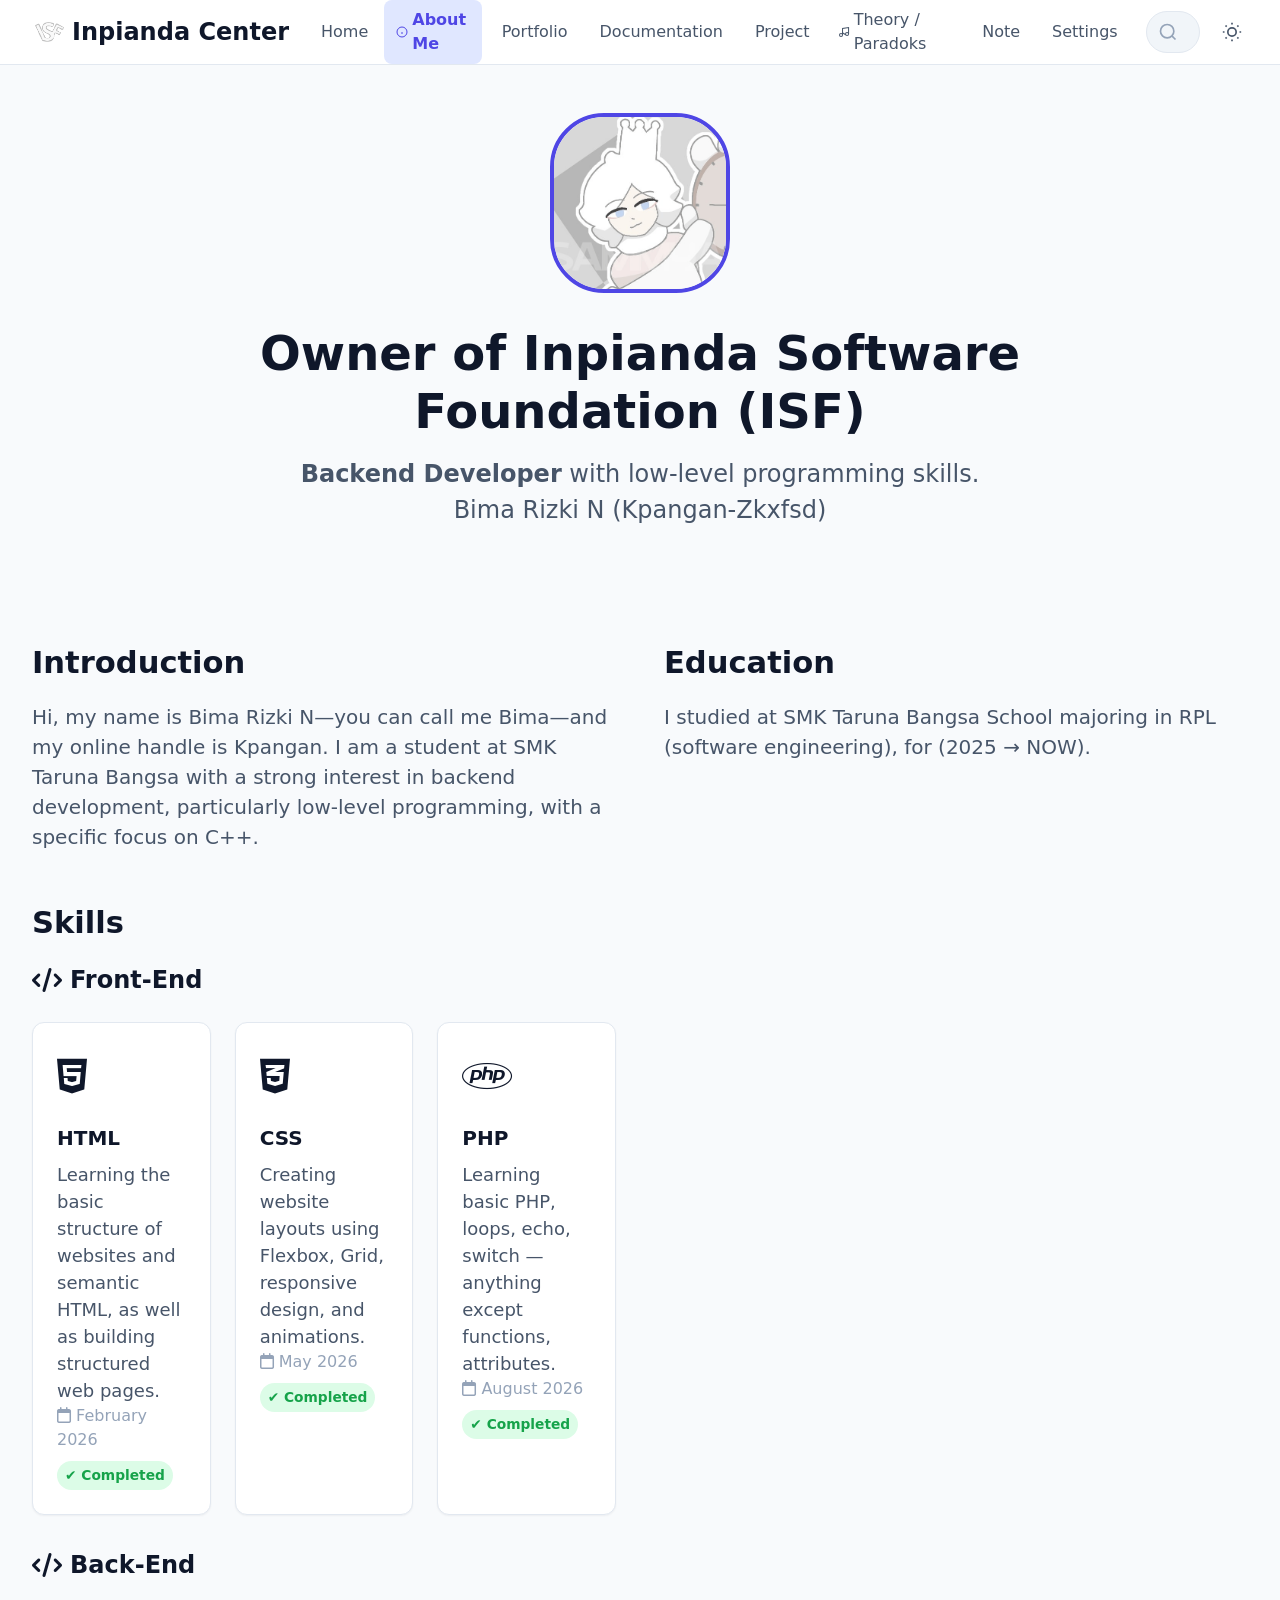
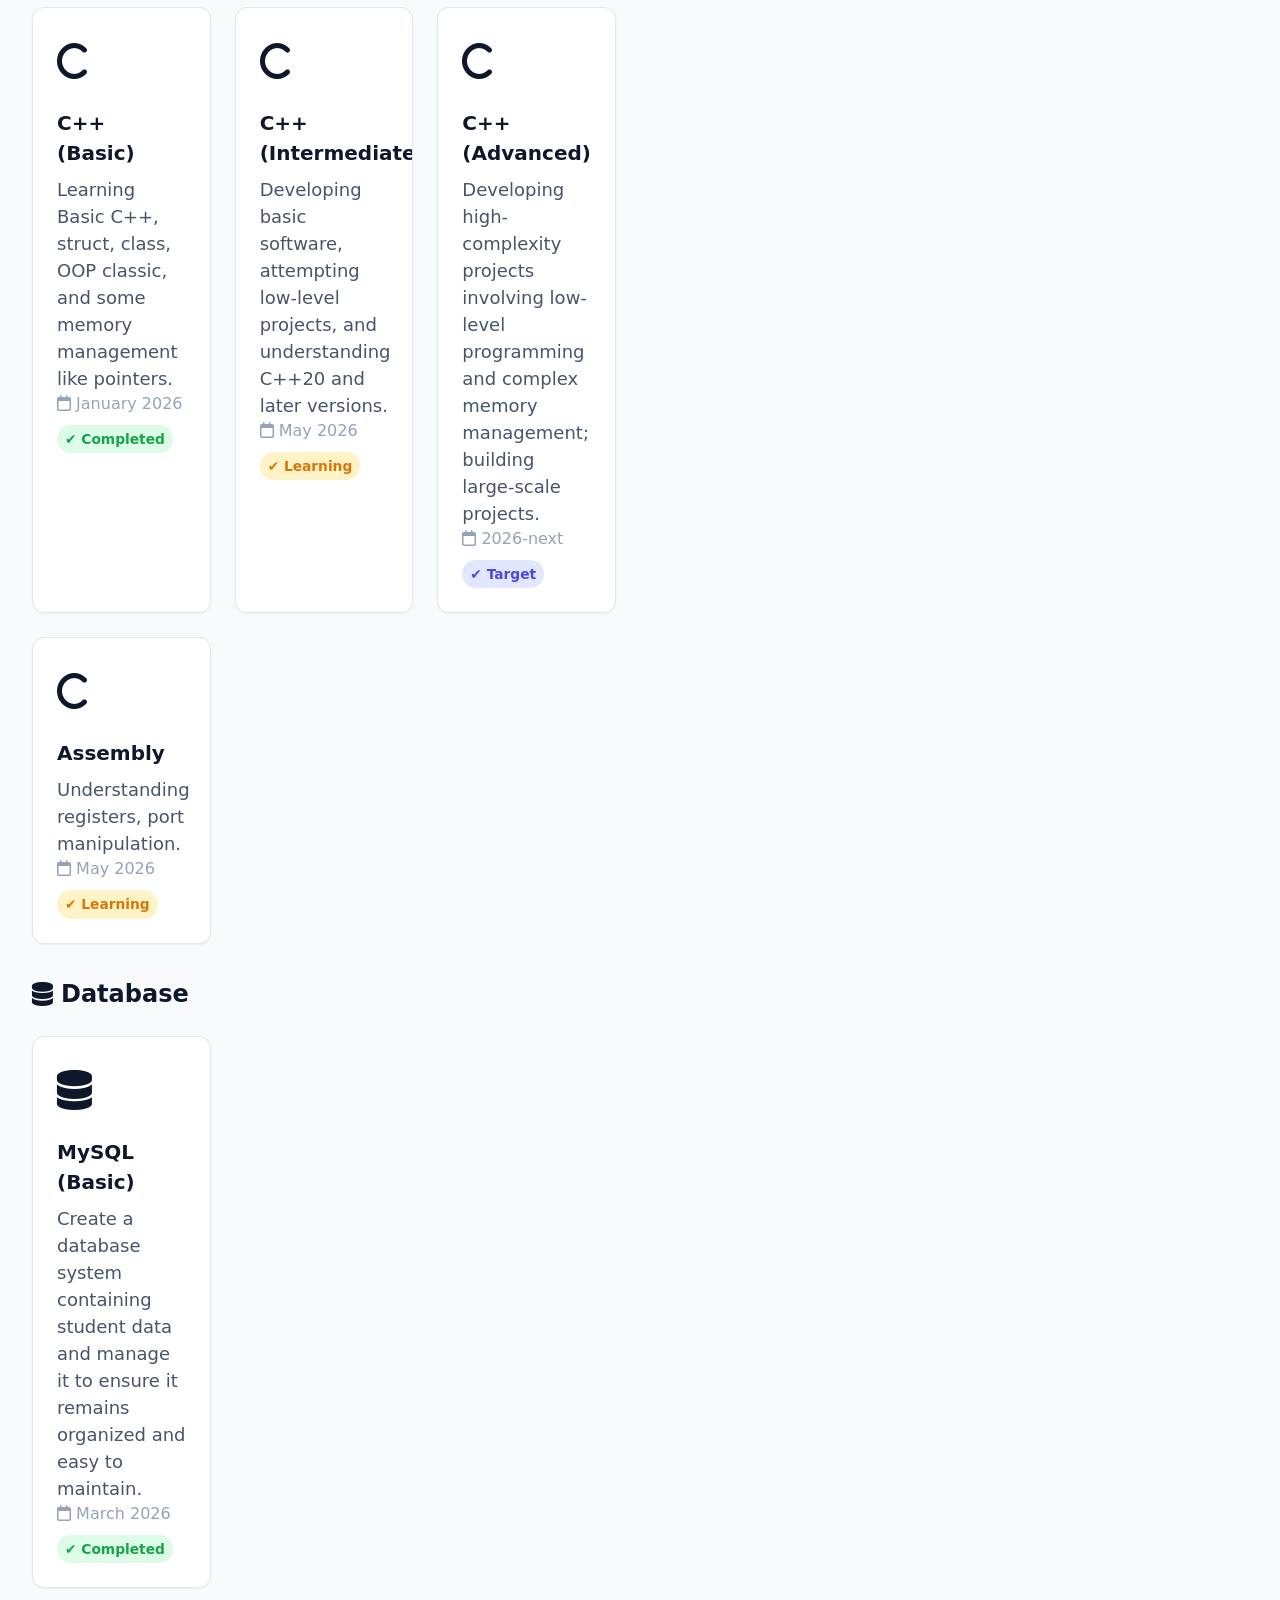
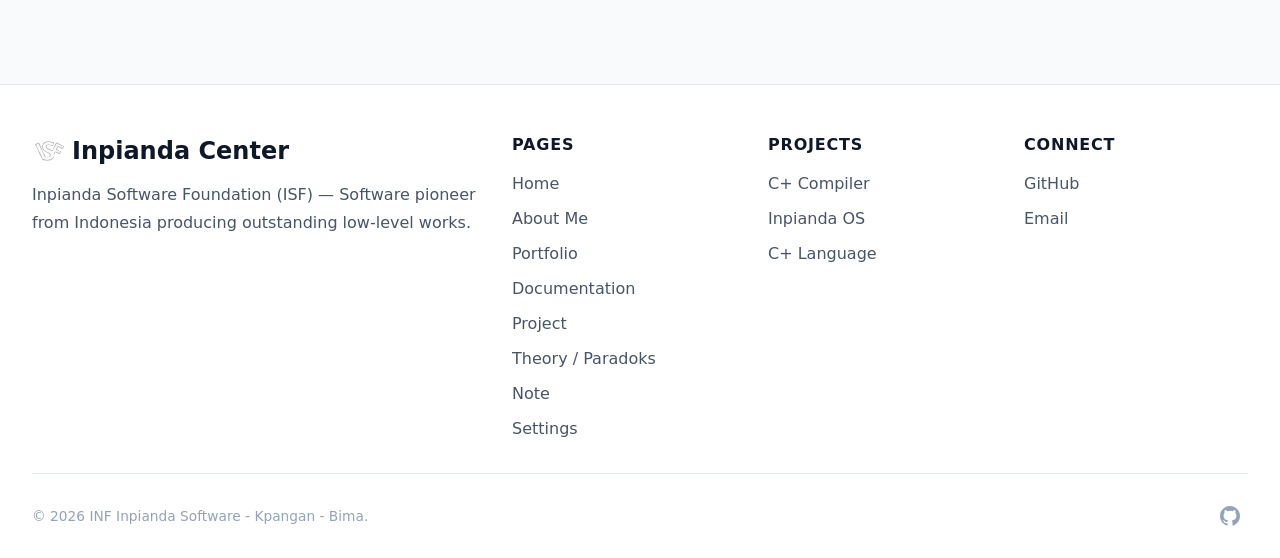
==== about.html @ 17cc43ce "masukkan pertama" ====
<!DOCTYPE html>
<html lang="id">
<head>
  <meta charset="UTF-8">
  <meta name="viewport" content="width=device-width, initial-scale=1.0">
  <title>About | Inpianda Center</title>
  <meta name="description" content="Inpianda Software Foundation — Low-level systems programming: compilers, operating systems, embedded.">
  <meta name="theme-color" content="#1a1a2e">
  <link rel="icon" type="image/svg+xml" href="./favicon.svg">
  <link rel="manifest" href="./manifest.webmanifest">
  <link rel="apple-touch-icon" href="./apple-touch-icon.png">
  <script type="application/ld+json">{
  &quot;@context&quot;: &quot;https://schema.org&quot;,
  &quot;@type&quot;: &quot;WebSite&quot;,
  &quot;name&quot;: &quot;Inpianda Center&quot;,
  &quot;url&quot;: &quot;https://inpianda.dev&quot;,
  &quot;potentialAction&quot;: {
    &quot;@type&quot;: &quot;SearchAction&quot;,
    &quot;target&quot;: &quot;https://inpianda.dev/search?q&#x3D;{search_term_string}&quot;,
    &quot;query-input&quot;: &quot;required name&#x3D;search_term_string&quot;
  }
}</script>
  <script type="module" crossorigin src="./assets/main-xrRmY6q3.js"></script>
  <link rel="stylesheet" crossorigin href="./assets/main-CuxB648g.css">
<link rel="manifest" href="./manifest.webmanifest"><script id="vite-plugin-pwa:register-sw" src="./registerSW.js"></script></head>
<body>
  <a href="#main-content" class="skip-link">Skip to main content</a>
  <header class="site-header" role="banner">
    <div class="container">
      <a href="/" class="logo" aria-label="Inpianda Center - Home">
        <img src="./assets/images/logo.svg" alt="" class="logo-img" style="width: 32px; height: 32px; border-radius: var(--radius-md);">
        <span>Inpianda Center</span>
      </a>
  
      <nav class="nav-desktop" role="navigation" aria-label="Main navigation">
        <a href="/" class="nav-link " aria-current="">
          <svg width="18" height="18" viewBox="0 0 24 24" fill="none" stroke="currentColor" stroke-width="2" aria-hidden="true"><path d="M3 9l9-7 9 7v11a2 2 0 0 1-2 2H5a2 2 0 0 1-2-2z"/><polyline points="9 22 9 12 15 12 15 22"/></svg>
          Home
        </a>
        <a href="/about" class="nav-link active" aria-current="page">
          <svg width="18" height="18" viewBox="0 0 24 24" fill="none" stroke="currentColor" stroke-width="2" aria-hidden="true"><circle cx="12" cy="12" r="10"/><path d="M12 16v-4"/><path d="M12 8h.01"/></svg>
          About Me
        </a>
        <a href="/projects" class="nav-link " aria-current="">
          <svg width="18" height="18" viewBox="0 0 24 24" fill="none" stroke="currentColor" stroke-width="2" aria-hidden="true"><rect x="2" y="3" width="20" height="14" rx="2"/><path d="M8 21h8M12 17v4"/></svg>
          Portfolio
        </a>
        <a href="/documentation" class="nav-link " aria-current="">
          <svg width="18" height="18" viewBox="0 0 24 24" fill="none" stroke="currentColor" stroke-width="2" aria-hidden="true"><path d="M14 2H6a2 2 0 0 0-2 2v16a2 2 0 0 0 2 2h12a2 2 0 0 0 2-2V8z"/><polyline points="14 2 14 8 20 8"/><line x1="16" y1="13" x2="8" y2="13"/><line x1="16" y1="17" x2="8" y2="17"/></svg>
          Documentation
        </a>
        <a href="/project" class="nav-link " aria-current="">
          <svg width="18" height="18" viewBox="0 0 24 24" fill="none" stroke="currentColor" stroke-width="2" aria-hidden="true"><path d="M12 2L2 7l10 5 10-5-10-5z"/><path d="M2 17l10 5 10-5"/><path d="M2 12l10 5 10-5"/></svg>
          Project
        </a>
        <a href="/theory" class="nav-link " aria-current="">
          <svg width="18" height="18" viewBox="0 0 24 24" fill="none" stroke="currentColor" stroke-width="2" aria-hidden="true"><path d="M9 18V5l12-2v13"/><circle cx="6" cy="18" r="3"/><circle cx="18" cy="16" r="3"/><line x1="8.59" y1="13.51" x2="15.42" y2="17.49"/></svg>
          Theory / Paradoks
        </a>
        <a href="/note" class="nav-link " aria-current="">
          <svg width="18" height="18" viewBox="0 0 24 24" fill="none" stroke="currentColor" stroke-width="2" aria-hidden="true"><path d="M14 2H6a2 2 0 0 0-2 2v16a2 2 0 0 0 2 2h12a2 2 0 0 0 2-2V8z"/><polyline points="14 2 14 8 20 8"/></svg>
          Note
        </a>
        <a href="/settings" class="nav-link " aria-current="">
          <svg width="18" height="18" viewBox="0 0 24 24" fill="none" stroke="currentColor" stroke-width="2" aria-hidden="true"><circle cx="12" cy="12" r="3"/><path d="M19.4 15a1.65 1.65 0 0 0 .33 1.82l.06.06a2 2 0 0 1 0 2.83 2 2 0 0 1-2.83 0l-.06-.06a1.65 1.65 0 0 0-1.82-.33 1.65 1.65 0 0 0-1 1.51V21a2 2 0 0 1-2 2 2 2 0 0 1-2-2v-.09A1.65 1.65 0 0 0 9 19.4a1.65 1.65 0 0 0-1.82.33l-.06.06a2 2 0 0 1-2.83 0 2 2 0 0 1 0-2.83l.06-.06a1.65 1.65 0 0 0 .33-1.82 1.65 1.65 0 0 0-1.51-1H3a2 2 0 0 1-2-2 2 2 0 0 1 2-2h.09A1.65 1.65 0 0 0 4.6 9a1.65 1.65 0 0 0-.33-1.82l-.06-.06a2 2 0 0 1 0-2.83 2 2 0 0 1 2.83 0l.06.06a1.65 1.65 0 0 0 1.82.33H9a1.65 1.65 0 0 0 1-1.51V3a2 2 0 0 1 2-2 2 2 0 0 1 2 2v.09a1.65 1.65 0 0 0 1 1.51 1.65 1.65 0 0 0 1.82-.33l.06-.06a2 2 0 0 1 2.83 0 2 2 0 0 1 0 2.83l-.06.06a1.65 1.65 0 0 0-.33 1.82V9a1.65 1.65 0 0 0 1.51 1H21a2 2 0 0 1 2 2 2 2 0 0 1-2 2h-.09a1.65 1.65 0 0 0-1.51 1z"/></svg>
          Settings
        </a>
      </nav>
  
      <div class="search-wrapper" role="search" aria-label="Site search">
        <svg class="search-icon" viewBox="0 0 24 24" fill="none" stroke="currentColor" stroke-width="2" aria-hidden="true"><circle cx="11" cy="11" r="8"/><path d="M21 21l-4.35-4.35"/></svg>
        <input type="search" class="search-input" placeholder="Search projects, docs..." aria-label="Search" autocomplete="off">
      </div>
  
      <button class="theme-toggle" aria-label="Toggle dark mode" data-theme-toggle>
        <svg class="sun-icon" viewBox="0 0 24 24" fill="none" stroke="currentColor" stroke-width="2" aria-hidden="true"><circle cx="12" cy="12" r="5"/><path d="M12 1v2M12 21v2M4.22 4.22l1.42 1.42M18.36 18.36l1.42 1.42M1 12h2M21 12h2M4.22 19.78l1.42-1.42M18.36 5.64l1.42-1.42"/></svg>
        <svg class="moon-icon" viewBox="0 0 24 24" fill="none" stroke="currentColor" stroke-width="2" aria-hidden="true"><path d="M21 12.79A9 9 0 1 1 11.21 3 7 7 0 0 0 21 12.79z"/></svg>
      </button>
  
      <button class="mobile-menu-btn" aria-label="Open menu" aria-expanded="false" aria-controls="mobile-nav" data-mobile-menu-btn>
        <svg width="24" height="24" viewBox="0 0 24 24" fill="none" stroke="currentColor" stroke-width="2" aria-hidden="true"><line x1="3" y1="12" x2="21" y2="12"/><line x1="3" y1="6" x2="21" y2="6"/><line x1="3" y1="18" x2="21" y2="18"/></svg>
      </button>
    </div>
  </header>
  
  <!-- Mobile Nav Drawer -->
  <div class="mobile-nav-overlay" data-mobile-nav-overlay aria-hidden="true"></div>
  <nav class="mobile-nav" id="mobile-nav" role="navigation" aria-label="Mobile navigation" aria-hidden="true">
    <div class="mobile-nav-header">
      <img src="./assets/images/logo.svg" alt="" class="logo-img" style="width: 32px; height: 32px; border-radius: var(--radius-md);">
      <span>Inpianda Center</span>
      <button class="mobile-nav-close" aria-label="Close menu" data-mobile-nav-close>
        <svg width="24" height="24" viewBox="0 0 24 24" fill="none" stroke="currentColor" stroke-width="2" aria-hidden="true"><line x1="18" y1="6" x2="6" y2="18"/><line x1="6" y1="6" x2="18" y2="18"/></svg>
      </button>
    </div>
    <div class="mobile-nav-links">
      <a href="/" class="mobile-nav-link " data-mobile-nav-link>
        <svg width="22" height="22" viewBox="0 0 24 24" fill="none" stroke="currentColor" stroke-width="2" aria-hidden="true"><path d="M3 9l9-7 9 7v11a2 2 0 0 1-2 2H5a2 2 0 0 1-2-2z"/><polyline points="9 22 9 12 15 12 15 22"/></svg>
        Home
      </a>
      <a href="/about" class="mobile-nav-link active" data-mobile-nav-link>
        <svg width="22" height="22" viewBox="0 0 24 24" fill="none" stroke="currentColor" stroke-width="2" aria-hidden="true"><circle cx="12" cy="12" r="10"/><path d="M12 16v-4"/><path d="M12 8h.01"/></svg>
        About Me
      </a>
      <a href="/projects" class="mobile-nav-link " data-mobile-nav-link>
        <svg width="22" height="22" viewBox="0 0 24 24" fill="none" stroke="currentColor" stroke-width="2" aria-hidden="true"><rect x="2" y="3" width="20" height="14" rx="2"/><path d="M8 21h8M12 17v4"/></svg>
        Portfolio
      </a>
      <a href="/documentation" class="mobile-nav-link " data-mobile-nav-link>
        <svg width="22" height="22" viewBox="0 0 24 24" fill="none" stroke="currentColor" stroke-width="2" aria-hidden="true"><path d="M14 2H6a2 2 0 0 0-2 2v16a2 2 0 0 0 2 2h12a2 2 0 0 0 2-2V8z"/><polyline points="14 2 14 8 20 8"/></svg>
        Documentation
      </a>
      <a href="/project" class="mobile-nav-link " data-mobile-nav-link>
        <svg width="22" height="22" viewBox="0 0 24 24" fill="none" stroke="currentColor" stroke-width="2" aria-hidden="true"><path d="M12 2L2 7l10 5 10-5-10-5z"/><path d="M2 17l10 5 10-5"/><path d="M2 12l10 5 10-5"/></svg>
        Project
      </a>
      <a href="/theory" class="mobile-nav-link " data-mobile-nav-link>
        <svg width="22" height="22" viewBox="0 0 24 24" fill="none" stroke="currentColor" stroke-width="2" aria-hidden="true"><path d="M9 18V5l12-2v13"/><circle cx="6" cy="18" r="3"/><circle cx="18" cy="16" r="3"/><line x1="8.59" y1="13.51" x2="15.42" y2="17.49"/></svg>
        Theory / Paradoks
      </a>
      <a href="/note" class="mobile-nav-link " data-mobile-nav-link>
        <svg width="22" height="22" viewBox="0 0 24 24" fill="none" stroke="currentColor" stroke-width="2" aria-hidden="true"><path d="M14 2H6a2 2 0 0 0-2 2v16a2 2 0 0 0 2 2h12a2 2 0 0 0 2-2V8z"/><polyline points="14 2 14 8 20 8"/></svg>
        Note
      </a>
      <a href="/settings" class="mobile-nav-link " data-mobile-nav-link>
        <svg width="22" height="22" viewBox="0 0 24 24" fill="none" stroke="currentColor" stroke-width="2" aria-hidden="true"><circle cx="12" cy="12" r="3"/><path d="M19.4 15a1.65 1.65 0 0 0 .33 1.82l.06.06a2 2 0 0 1 0 2.83 2 2 0 0 1-2.83 0l-.06-.06a1.65 1.65 0 0 0-1.82-.33 1.65 1.65 0 0 0-1 1.51V21a2 2 0 0 1-2 2 2 2 0 0 1-2-2v-.09A1.65 1.65 0 0 0 9 19.4a1.65 1.65 0 0 0-1.82-.33l-.06-.06a2 2 0 0 1-2.83 0 2 2 0 0 1 0-2.83l.06-.06a1.65 1.65 0 0 0 .33-1.82 1.65 1.65 0 0 0-1-1.51H3a2 2 0 0 1-2-2 2 2 0 0 1 2-2h.09A1.65 1.65 0 0 0 4.6 9a1.65 1.65 0 0 0-.33-1.82l-.06-.06a2 2 0 0 1 0-2.83 2 2 0 0 1 2.83 0l.06.06a1.65 1.65 0 0 0 1.82.33H9a1.65 1.65 0 0 0 1-1.51V3a2 2 0 0 1 2-2 2 2 0 0 1 2 2v.09a1.65 1.65 0 0 0 1 1.51 1.65 1.65 0 0 0 1.82-.33l.06-.06a2 2 0 0 1 2.83 0 2 2 0 0 1 0 2.83l-.06.06a1.65 1.65 0 0 0-.33 1.82V9a1.65 1.65 0 0 0 1.51 1H21a2 2 0 0 1 2 2 2 2 0 0 1-2 2h-.09a1.65 1.65 0 0 0-1.51 1z"/></svg>
        Settings
      </a>
    </div>
  </nav>  <main id="main-content" role="main">
    <header class="hero" style="padding: var(--space-12) 0;">
      <div class="container">
        <div style="display: flex; align-items: center; gap: var(--space-8); flex-wrap: wrap; justify-content: center; text-align: center; max-width: 800px; margin: 0 auto;">
          <img src="./assets/images/about-bg.png" alt="Bima Rizki N - Owner of ISF" class="about-profile-img" style="width: 180px; height: 180px; border-radius: 30%; object-fit: cover; border: 4px solid var(--color-primary); flex-shrink: 0;">
          <div>
            <h1 class="text-4xl font-bold" style="line-height: 1.2;">Owner of <span class="highlight">Inpianda Software Foundation</span> (ISF)</h1>
            <p class="text-lg text-secondary mt-4" style="font-size: var(--text-xl);"><strong>Backend Developer</strong> with low-level programming skills.<br>Bima Rizki N (Kpangan-Zkxfsd)</p>
          </div>
        </div>
      </div>
    </header>
    
    <section class="section">
      <div class="container">
        <div class="about-content" style="display: grid; gap: var(--space-12);">
          <div class="info-item">
            <h2 class="text-2xl font-bold mb-4">Introduction</h2>
            <p class="text-lg text-secondary">Hi, my name is Bima Rizki N—you can call me Bima—and my online handle is Kpangan. I am a student at SMK Taruna Bangsa with a strong interest in backend development, particularly low-level programming, with a specific focus on C++.</p>
          </div>
          <div class="info-item">
            <h2 class="text-2xl font-bold mb-4">Education</h2>
            <p class="text-lg text-secondary">I studied at SMK Taruna Bangsa School majoring in RPL (software engineering), for (2025 → NOW).</p>
          </div>
    
          <div class="info-item">
            <h2 class="text-2xl font-bold mb-4">Skills</h2>
    
            <div class="skills-section">
              <h3 class="text-xl font-semibold mb-6" style="display: flex; align-items: center; gap: var(--space-2);"><i class="fa-solid fa-code"></i> Front-End</h3>
              <div class="learning-container grid grid-cols-1 md:grid-cols-3 gap-6">
                <article class="learning-card card p-6">
                  <div class="icon" style="font-size: 40px; margin-bottom: var(--space-4);"><i class="fa-brands fa-html5"></i></div>
                  <h3 class="text-lg font-semibold mb-2">HTML</h3>
                  <p class="text-secondary">Learning the basic structure of websites and semantic HTML, as well as building structured web pages.</p>
                  <p class="text-sm text-tertiary mb-2"><i class="fa-regular fa-calendar"></i> February 2026</p>
                  <span class="badge badge-success">✔ Completed</span>
                </article>
    
                <article class="learning-card card p-6">
                  <div class="icon" style="font-size: 40px; margin-bottom: var(--space-4);"><i class="fa-brands fa-css3-alt"></i></div>
                  <h3 class="text-lg font-semibold mb-2">CSS</h3>
                  <p class="text-secondary">Creating website layouts using Flexbox, Grid, responsive design, and animations.</p>
                  <p class="text-sm text-tertiary mb-2"><i class="fa-regular fa-calendar"></i> May 2026</p>
                  <span class="badge badge-success">✔ Completed</span>
                </article>
    
                <article class="learning-card card p-6">
                  <div class="icon" style="font-size: 40px; margin-bottom: var(--space-4);"><i class="fa-brands fa-php"></i></div>
                  <h3 class="text-lg font-semibold mb-2">PHP</h3>
                  <p class="text-secondary">Learning basic PHP, loops, echo, switch — anything except functions, attributes.</p>
                  <p class="text-sm text-tertiary mb-2"><i class="fa-regular fa-calendar"></i> August 2026</p>
                  <span class="badge badge-success">✔ Completed</span>
                </article>
              </div>
            </div>
    
            <div class="skills-section mt-10">
              <h3 class="text-xl font-semibold mb-6" style="display: flex; align-items: center; gap: var(--space-2);"><i class="fa-solid fa-code"></i> Back-End</h3>
              <div class="learning-container grid grid-cols-1 md:grid-cols-3 gap-6">
                <article class="learning-card card p-6">
                  <div class="icon" style="font-size: 40px; margin-bottom: var(--space-4);"><i class="fa-brands fa-c"></i></div>
                  <h3 class="text-lg font-semibold mb-2">C++ (Basic)</h3>
                  <p class="text-secondary">Learning Basic C++, struct, class, OOP classic, and some memory management like pointers.</p>
                  <p class="text-sm text-tertiary mb-2"><i class="fa-regular fa-calendar"></i> January 2026</p>
                  <span class="badge badge-success">✔ Completed</span>
                </article>
    
                <article class="learning-card card p-6">
                  <div class="icon" style="font-size: 40px; margin-bottom: var(--space-4);"><i class="fa-brands fa-c"></i></div>
                  <h3 class="text-lg font-semibold mb-2">C++ (Intermediate)</h3>
                  <p class="text-secondary">Developing basic software, attempting low-level projects, and understanding C++20 and later versions.</p>
                  <p class="text-sm text-tertiary mb-2"><i class="fa-regular fa-calendar"></i> May 2026</p>
                  <span class="badge badge-warning">✔ Learning</span>
                </article>
    
                <article class="learning-card card p-6">
                  <div class="icon" style="font-size: 40px; margin-bottom: var(--space-4);"><i class="fa-brands fa-c"></i></div>
                  <h3 class="text-lg font-semibold mb-2">C++ (Advanced)</h3>
                  <p class="text-secondary">Developing high-complexity projects involving low-level programming and complex memory management; building large-scale projects.</p>
                  <p class="text-sm text-tertiary mb-2"><i class="fa-regular fa-calendar"></i> 2026-next</p>
                  <span class="badge badge-primary">✔ Target</span>
                </article>
    
                <article class="learning-card card p-6">
                  <div class="icon" style="font-size: 40px; margin-bottom: var(--space-4);"><i class="fa-brands fa-c"></i></div>
                  <h3 class="text-lg font-semibold mb-2">Assembly</h3>
                  <p class="text-secondary">Understanding registers, port manipulation.</p>
                  <p class="text-sm text-tertiary mb-2"><i class="fa-regular fa-calendar"></i> May 2026</p>
                  <span class="badge badge-warning">✔ Learning</span>
                </article>
              </div>
            </div>
    
            <div class="skills-section mt-10">
              <h3 class="text-xl font-semibold mb-6" style="display: flex; align-items: center; gap: var(--space-2);"><i class="fa-solid fa-database"></i> Database</h3>
              <div class="learning-container grid grid-cols-1 md:grid-cols-3 gap-6">
                <article class="learning-card card p-6">
                  <div class="icon" style="font-size: 40px; margin-bottom: var(--space-4);"><i class="fa-solid fa-database"></i></div>
                  <h3 class="text-lg font-semibold mb-2">MySQL (Basic)</h3>
                  <p class="text-secondary">Create a database system containing student data and manage it to ensure it remains organized and easy to maintain.</p>
                  <p class="text-sm text-tertiary mb-2"><i class="fa-regular fa-calendar"></i> March 2026</p>
                  <span class="badge badge-success">✔ Completed</span>
                </article>
              </div>
            </div>
          </div>
        </div>
      </div>
    </section>
    
    <link rel="stylesheet" href="https://cdnjs.cloudflare.com/ajax/libs/font-awesome/6.7.2/css/all.min.css">  </main>
  <footer class="site-footer" role="contentinfo">
    <div class="container">
      <div class="footer-grid">
        <div class="footer-brand">
          <a href="/" class="logo" aria-label="Inpianda Center - Home">
            <img src="./assets/images/logo.svg" alt="" class="logo-img" style="width: 32px; height: 32px; border-radius: var(--radius-md);">
            <span>Inpianda Center</span>
          </a>
          <p class="footer-tagline">Inpianda Software Foundation (ISF) — Software pioneer from Indonesia producing outstanding low-level works.</p>
        </div>
  
        <nav class="footer-nav" aria-label="Navigation">
          <h3 class="footer-title">Pages</h3>
          <ul class="footer-links">
            <li><a href="/" class="footer-link">Home</a></li>
            <li><a href="/about" class="footer-link">About Me</a></li>
            <li><a href="/projects" class="footer-link">Portfolio</a></li>
            <li><a href="/documentation" class="footer-link">Documentation</a></li>
            <li><a href="/project" class="footer-link">Project</a></li>
            <li><a href="/theory" class="footer-link">Theory / Paradoks</a></li>
            <li><a href="/note" class="footer-link">Note</a></li>
            <li><a href="/settings" class="footer-link">Settings</a></li>
          </ul>
        </nav>
  
        <nav class="footer-nav" aria-label="Projects">
          <h3 class="footer-title">Projects</h3>
          <ul class="footer-links">
            <li><a href="/projects#cplus-compiler" class="footer-link">C+ Compiler</a></li>
            <li><a href="/projects#inpianda-os" class="footer-link">Inpianda OS</a></li>
            <li><a href="/projects#cplus-language" class="footer-link">C+ Language</a></li>
          </ul>
        </nav>
  
        <nav class="footer-nav" aria-label="Connect">
          <h3 class="footer-title">Connect</h3>
          <ul class="footer-links">
            <li><a href="https://github.com" class="footer-link" target="_blank" rel="noopener noreferrer">GitHub</a></li>
            <li><a href="mailto:hello@inpianda.dev" class="footer-link">Email</a></li>
          </ul>
        </nav>
      </div>
  
      <div class="footer-bottom">
        <p class="copyright">&copy; 2026 INF Inpianda Software - Kpangan - Bima.</p>
        <div class="footer-social" role="list" aria-label="Social links">
          <a href="https://github.com" class="social-link" target="_blank" rel="noopener noreferrer" aria-label="GitHub" role="listitem">
            <svg viewBox="0 0 24 24" fill="currentColor" aria-hidden="true"><path d="M12 0C5.374 0 0 5.373 0 12c0 5.302 3.438 9.8 8.207 11.387.599.111.793-.261.793-.577v-2.234c-3.338.726-4.033-1.416-4.033-1.416-.546-1.387-1.333-1.756-1.333-1.756-1.089-.745.083-.729.083-.729 1.205.084 1.839 1.237 1.839 1.237 1.07 1.834 2.807 1.304 3.492.997.107-.775.418-1.305.762-1.604-2.665-.305-5.467-1.334-5.467-5.931 0-1.311.469-2.381 1.236-3.221-.124-.303-.535-1.524.117-3.176 0 0 1.008-.322 3.301 1.23A11.509 11.509 0 0112 5.803c1.02.005 2.047.138 3.006.404 2.291-1.552 3.297-1.23 3.297-1.23.653 1.653.242 2.874.118 3.176.77.84 1.235 1.911 1.235 3.221 0 4.609-2.807 5.624-5.479 5.921.43.372.823 1.102.823 2.222v3.293c0 .319.192.694.801.576C20.566 21.797 24 17.3 24 12c0-6.627-5.373-12-12-12z"/></svg>
          </a>
        </div>
      </div>
    </div>
  </footer>  
</body>
</html>
---- assets/main-CuxB648g.css ----
@font-face{font-family:Gitlab Mono;src:url(../fonts/GitLabMono.ttf) format("truetype");font-weight:400;font-style:normal;font-display:swap}:root{--color-white: #ffffff;--color-black: #0f172a;--color-gray-50: #f8fafc;--color-gray-100: #f1f5f9;--color-gray-200: #e2e8f0;--color-gray-300: #cbd5e1;--color-gray-400: #94a3b8;--color-gray-500: #64748b;--color-gray-600: #475569;--color-gray-700: #334155;--color-gray-800: #1e293b;--color-gray-900: #0f172a;--color-gray-950: #020617;--color-primary-50: #eef2ff;--color-primary-100: #e0e7ff;--color-primary-200: #c7d2fe;--color-primary-300: #a5b4fc;--color-primary-400: #818cf8;--color-primary-500: #6366f1;--color-primary-600: #4f46e5;--color-primary-700: #4338ca;--color-primary-800: #3730a3;--color-primary-900: #312e81;--color-primary-950: #1e1b4b;--color-accent-50: #fffbeb;--color-accent-100: #fef3c7;--color-accent-200: #fde68a;--color-accent-300: #fcd34d;--color-accent-400: #fbbf24;--color-accent-500: #f59e0b;--color-accent-600: #d97706;--color-accent-700: #b45309;--color-success-500: #22c55e;--color-success-600: #16a34a;--color-warning-500: #f59e0b;--color-warning-600: #d97706;--color-error-500: #ef4444;--color-error-600: #dc2626;--color-bg-primary: var(--color-gray-50);--color-bg-secondary: var(--color-white);--color-bg-tertiary: var(--color-gray-100);--color-bg-inverse: var(--color-gray-900);--color-text-primary: var(--color-gray-900);--color-text-secondary: var(--color-gray-600);--color-text-tertiary: var(--color-gray-400);--color-text-inverse: var(--color-white);--color-border-light: var(--color-gray-200);--color-border-medium: var(--color-gray-300);--color-border-dark: var(--color-gray-400);--color-primary: var(--color-primary-600);--color-primary-hover: var(--color-primary-700);--color-primary-light: var(--color-primary-100);--color-primary-text: var(--color-white);--color-accent: var(--color-accent-500);--color-accent-hover: var(--color-accent-600);--color-focus: var(--color-primary-500);--color-focus-ring: rgba(99, 102, 241, .3);--color-overlay: rgba(15, 23, 42, .6);--color-shadow-sm: rgba(15, 23, 42, .05);--color-shadow-md: rgba(15, 23, 42, .08);--color-shadow-lg: rgba(15, 23, 42, .12);--color-bg-primary-dark: var(--color-gray-950);--color-bg-secondary-dark: var(--color-gray-900);--color-bg-tertiary-dark: var(--color-gray-800);--color-bg-inverse-dark: var(--color-white);--color-text-primary-dark: var(--color-gray-50);--color-text-secondary-dark: var(--color-gray-300);--color-text-tertiary-dark: var(--color-gray-500);--color-text-inverse-dark: var(--color-gray-900);--color-border-light-dark: var(--color-gray-800);--color-border-medium-dark: var(--color-gray-700);--color-border-dark-dark: var(--color-gray-600);--color-primary-dark: var(--color-primary-500);--color-primary-hover-dark: var(--color-primary-400);--color-primary-light-dark: var(--color-primary-900);--color-primary-text-dark: var(--color-white);--color-accent-dark: var(--color-accent-400);--color-accent-hover-dark: var(--color-accent-300);--color-focus-dark: var(--color-primary-400);--color-focus-ring-dark: rgba(129, 140, 248, .3);--color-overlay-dark: rgba(0, 0, 0, .7);--color-shadow-sm-dark: rgba(0, 0, 0, .2);--color-shadow-md-dark: rgba(0, 0, 0, .3);--color-shadow-lg-dark: rgba(0, 0, 0, .4);--space-0: 0;--space-1: .25rem;--space-2: .5rem;--space-3: .75rem;--space-4: 1rem;--space-5: 1.25rem;--space-6: 1.5rem;--space-8: 2rem;--space-10: 2.5rem;--space-12: 3rem;--space-16: 4rem;--space-20: 5rem;--space-24: 6rem;--font-sans: system-ui, -apple-system, BlinkMacSystemFont, "Segoe UI", Roboto, "Helvetica Neue", Arial, sans-serif;--font-mono: "Gitlab Mono", ui-monospace, SFMono-Regular, "SF Mono", Menlo, Consolas, "Liberation Mono", monospace;--text-xs: clamp(.75rem, .7rem + .2vw, .875rem);--text-sm: clamp(.875rem, .8rem + .3vw, 1rem);--text-base: clamp(1rem, .95rem + .3vw, 1.125rem);--text-lg: clamp(1.125rem, 1.05rem + .4vw, 1.25rem);--text-xl: clamp(1.25rem, 1.15rem + .5vw, 1.5rem);--text-2xl: clamp(1.5rem, 1.35rem + .7vw, 2rem);--text-3xl: clamp(1.875rem, 1.6rem + 1vw, 2.5rem);--text-4xl: clamp(2.25rem, 1.8rem + 1.5vw, 3rem);--text-5xl: clamp(3rem, 2.2rem + 3vw, 4.5rem);--font-weight-normal: 400;--font-weight-medium: 500;--font-weight-semibold: 600;--font-weight-bold: 700;--line-height-tight: 1.1;--line-height-snug: 1.25;--line-height-normal: 1.5;--line-height-relaxed: 1.75;--radius-none: 0;--radius-sm: .25rem;--radius-md: .375rem;--radius-lg: .5rem;--radius-xl: .75rem;--radius-2xl: 1rem;--radius-3xl: 1.5rem;--radius-full: 9999px;--shadow-sm: 0 1px 2px 0 var(--color-shadow-sm);--shadow-md: 0 4px 6px -1px var(--color-shadow-md), 0 2px 4px -2px var(--color-shadow-md);--shadow-lg: 0 10px 15px -3px var(--color-shadow-lg), 0 4px 6px -4px var(--color-shadow-lg);--shadow-xl: 0 20px 25px -5px var(--color-shadow-lg), 0 8px 10px -6px var(--color-shadow-lg);--shadow-inner: inset 0 2px 4px 0 var(--color-shadow-sm);--shadow-sm-dark: 0 1px 2px 0 var(--color-shadow-sm-dark);--shadow-md-dark: 0 4px 6px -1px var(--color-shadow-md-dark), 0 2px 4px -2px var(--color-shadow-md-dark);--shadow-lg-dark: 0 10px 15px -3px var(--color-shadow-lg-dark), 0 4px 6px -4px var(--color-shadow-lg-dark);--shadow-xl-dark: 0 20px 25px -5px var(--color-shadow-lg-dark), 0 8px 10px -6px var(--color-shadow-lg-dark);--transition-fast: .15s ease;--transition-base: .2s ease;--transition-slow: .3s ease;--z-dropdown: 100;--z-sticky: 200;--z-fixed: 300;--z-modal-backdrop: 400;--z-modal: 500;--z-popover: 600;--z-tooltip: 700;--z-toast: 800;--container-sm: 640px;--container-md: 768px;--container-lg: 1024px;--container-xl: 1280px;--container-2xl: 1536px;--container-full: 100%}@media (prefers-color-scheme: dark){:root:not([data-theme=light]){--color-bg-primary: var(--color-bg-primary-dark);--color-bg-secondary: var(--color-bg-secondary-dark);--color-bg-tertiary: var(--color-bg-tertiary-dark);--color-bg-inverse: var(--color-bg-inverse-dark);--color-text-primary: var(--color-text-primary-dark);--color-text-secondary: var(--color-text-secondary-dark);--color-text-tertiary: var(--color-text-tertiary-dark);--color-text-inverse: var(--color-text-inverse-dark);--color-border-light: var(--color-border-light-dark);--color-border-medium: var(--color-border-medium-dark);--color-border-dark: var(--color-border-dark-dark);--color-primary: var(--color-primary-dark);--color-primary-hover: var(--color-primary-hover-dark);--color-primary-light: var(--color-primary-light-dark);--color-primary-text: var(--color-primary-text-dark);--color-accent: var(--color-accent-dark);--color-accent-hover: var(--color-accent-hover-dark);--color-focus: var(--color-focus-dark);--color-focus-ring: var(--color-focus-ring-dark);--color-overlay: var(--color-overlay-dark);--color-shadow-sm: var(--color-shadow-sm-dark);--color-shadow-md: var(--color-shadow-md-dark);--color-shadow-lg: var(--color-shadow-lg-dark)}}[data-theme=light]{--color-bg-primary: var(--color-gray-50);--color-bg-secondary: var(--color-white);--color-bg-tertiary: var(--color-gray-100);--color-bg-inverse: var(--color-gray-900);--color-text-primary: var(--color-gray-900);--color-text-secondary: var(--color-gray-600);--color-text-tertiary: var(--color-gray-400);--color-text-inverse: var(--color-white);--color-border-light: var(--color-gray-200);--color-border-medium: var(--color-gray-300);--color-border-dark: var(--color-gray-400);--color-primary: var(--color-primary-600);--color-primary-hover: var(--color-primary-700);--color-primary-light: var(--color-primary-100);--color-primary-text: var(--color-white);--color-accent: var(--color-accent-500);--color-accent-hover: var(--color-accent-600);--color-focus: var(--color-primary-500);--color-focus-ring: rgba(99, 102, 241, .3);--color-overlay: rgba(15, 23, 42, .6);--color-shadow-sm: rgba(15, 23, 42, .05);--color-shadow-md: rgba(15, 23, 42, .08);--color-shadow-lg: rgba(15, 23, 42, .12)}*::-webkit-scrollbar-thumb{background-color:var(--color-border-medium);border-radius:var(--radius-full)}*,*:before,*:after{box-sizing:border-box;margin:0;padding:0}html{font-size:16px;scroll-behavior:smooth;-webkit-text-size-adjust:100%;-moz-tab-size:4;tab-size:4}@media (prefers-reduced-motion: reduce){html{scroll-behavior:auto}*,*:before,*:after{animation-duration:.01ms!important;animation-iteration-count:1!important;transition-duration:.01ms!important}}body{font-family:var(--font-sans);font-size:var(--text-base);line-height:var(--line-height-normal);color:var(--color-text-primary);background-color:var(--color-bg-primary);-webkit-font-smoothing:antialiased;-moz-osx-font-smoothing:grayscale;text-rendering:optimizeLegibility}img,picture,video,canvas,svg{display:block;max-width:100%;height:auto}input,button,textarea,select{font:inherit;color:inherit}a{color:inherit;text-decoration:none}ul,ol{list-style:none}address{font-style:normal}:focus{outline:none}:focus-visible{outline:2px solid var(--color-focus);outline-offset:2px}:focus:not(:focus-visible){outline:none}::selection{background-color:var(--color-primary-light);color:var(--color-primary)}@media (prefers-color-scheme: dark){::selection{background-color:var(--color-primary-light-dark);color:var(--color-primary-text-dark)}}*{scrollbar-width:thin;scrollbar-color:var(--color-border-medium) transparent}*::-webkit-scrollbar{width:8px;height:8px}*::-webkit-scrollbar-track{background:transparent}*::-webkit-scrollbar-thumb{background-color:var(--color-border-medium);border-radius:var(--radius-full);border:2px solid transparent;background-clip:content-box}*::-webkit-scrollbar-thumb:hover{background-color:var(--color-border-dark)}.btn{display:inline-flex;align-items:center;justify-content:center;gap:var(--space-2);padding:var(--space-2) var(--space-4);font-size:var(--text-sm);font-weight:var(--font-weight-medium);line-height:var(--line-height-normal);border:none;border-radius:var(--radius-lg);cursor:pointer;transition:all var(--transition-base);white-space:nowrap;-webkit-user-select:none;user-select:none;text-decoration:none}.btn:disabled,.btn[aria-disabled=true]{opacity:.5;cursor:not-allowed;pointer-events:none}.btn-primary{background-color:var(--color-primary);color:var(--color-primary-text);box-shadow:var(--shadow-sm)}.btn-primary:hover:not(:disabled){background-color:var(--color-primary-hover);transform:translateY(-1px);box-shadow:var(--shadow-md)}.btn-primary:active:not(:disabled){transform:translateY(0)}.btn-secondary{background-color:var(--color-bg-tertiary);color:var(--color-text-primary);border:1px solid var(--color-border-medium)}.btn-secondary:hover:not(:disabled){background-color:var(--color-border-light);border-color:var(--color-border-dark)}.btn-ghost{background-color:transparent;color:var(--color-text-secondary)}.btn-ghost:hover:not(:disabled){background-color:var(--color-bg-tertiary);color:var(--color-text-primary)}.btn-outline{background-color:transparent;color:var(--color-primary);border:1px solid var(--color-primary)}.btn-outline:hover:not(:disabled){background-color:var(--color-primary-light)}.btn-sm{padding:var(--space-1) var(--space-3);font-size:var(--text-xs)}.btn-lg{padding:var(--space-3) var(--space-6);font-size:var(--text-base)}.btn-xl{padding:var(--space-4) var(--space-8);font-size:var(--text-lg)}.btn-full{width:100%}.btn-icon{display:inline-flex;align-items:center;justify-content:center;gap:var(--space-1);padding:var(--space-2) var(--space-4);font-size:var(--text-sm);font-weight:var(--font-weight-medium);border:none;border-radius:var(--radius-lg);cursor:pointer;transition:all var(--transition-base);text-decoration:none}.btn-icon svg{width:1rem;height:1rem}.link{color:var(--color-primary);font-weight:var(--font-weight-medium);transition:color var(--transition-fast)}.link:hover{color:var(--color-primary-hover);text-decoration:underline}.link:focus-visible{border-radius:var(--radius-sm)}.card{background-color:var(--color-bg-secondary);border:1px solid var(--color-border-light);border-radius:var(--radius-xl);box-shadow:var(--shadow-sm);overflow:hidden;transition:all var(--transition-base)}.card:hover{box-shadow:var(--shadow-md);border-color:var(--color-border-medium)}.card-header{padding:var(--space-5);border-bottom:1px solid var(--color-border-light)}.card-body{padding:var(--space-5)}.card-footer{padding:var(--space-5);border-top:1px solid var(--color-border-light);background-color:var(--color-bg-tertiary)}.form-group{margin-bottom:var(--space-4)}.form-label{display:block;margin-bottom:var(--space-1);font-size:var(--text-sm);font-weight:var(--font-weight-medium);color:var(--color-text-primary)}.form-input,.form-select,.form-textarea{width:100%;padding:var(--space-2) var(--space-3);font-size:var(--text-base);line-height:var(--line-height-normal);color:var(--color-text-primary);background-color:var(--color-bg-secondary);border:1px solid var(--color-border-medium);border-radius:var(--radius-lg);transition:all var(--transition-fast)}.form-input:focus,.form-select:focus,.form-textarea:focus{border-color:var(--color-focus);box-shadow:0 0 0 3px var(--color-focus-ring)}.form-input::placeholder,.form-textarea::placeholder{color:var(--color-text-tertiary)}.form-input:disabled,.form-select:disabled,.form-textarea:disabled{background-color:var(--color-bg-tertiary);color:var(--color-text-tertiary);cursor:not-allowed}.form-error{margin-top:var(--space-1);font-size:var(--text-xs);color:var(--color-error-500)}.form-help{margin-top:var(--space-1);font-size:var(--text-xs);color:var(--color-text-tertiary)}.form-check{display:flex;align-items:center;gap:var(--space-2);cursor:pointer}.form-check-input{width:1.125rem;height:1.125rem;accent-color:var(--color-primary);cursor:pointer}.form-check-label{font-size:var(--text-sm);color:var(--color-text-secondary);cursor:pointer}.badge{display:inline-flex;align-items:center;padding:var(--space-1) var(--space-2);font-size:var(--text-xs);font-weight:var(--font-weight-semibold);border-radius:var(--radius-full);white-space:nowrap}.badge-primary{background-color:var(--color-primary-light);color:var(--color-primary)}.badge-success{background-color:#dcfce7;color:var(--color-success-600)}.badge-warning{background-color:#fef3c7;color:var(--color-warning-600)}.badge-error{background-color:#fee2e2;color:var(--color-error-600)}.badge-neutral{background-color:var(--color-bg-tertiary);color:var(--color-text-secondary)}.avatar{display:inline-flex;align-items:center;justify-content:center;width:2.5rem;height:2.5rem;font-size:var(--text-base);font-weight:var(--font-weight-semibold);color:var(--color-primary-text);background-color:var(--color-primary);border-radius:var(--radius-full);overflow:hidden}.avatar img{width:100%;height:100%;object-fit:cover}.avatar-sm{width:1.75rem;height:1.75rem;font-size:var(--text-xs)}.avatar-lg{width:3.5rem;height:3.5rem;font-size:var(--text-lg)}.avatar-xl{width:4.5rem;height:4.5rem;font-size:var(--text-xl)}.alert{display:flex;align-items:flex-start;gap:var(--space-3);padding:var(--space-4);border-radius:var(--radius-lg);border:1px solid transparent}.alert-info{background-color:var(--color-primary-light);border-color:var(--color-primary);color:var(--color-primary-800)}.alert-success{background-color:#dcfce7;border-color:var(--color-success-500);color:var(--color-success-600)}.alert-warning{background-color:#fef3c7;border-color:var(--color-warning-500);color:var(--color-warning-600)}.alert-error{background-color:#fee2e2;border-color:var(--color-error-500);color:var(--color-error-600)}.divider{height:1px;background-color:var(--color-border-light);border:none;margin:var(--space-6) 0}.divider-vertical{width:1px;height:auto;min-height:2rem;margin:0 var(--space-4)}.tooltip{position:relative;display:inline-block}.tooltip:after{content:attr(data-tooltip);position:absolute;bottom:100%;left:50%;transform:translate(-50%);padding:var(--space-1) var(--space-2);font-size:var(--text-xs);font-weight:var(--font-weight-medium);color:var(--color-text-inverse);background-color:var(--color-text-primary);border-radius:var(--radius-md);white-space:nowrap;opacity:0;visibility:hidden;transition:all var(--transition-fast);z-index:var(--z-tooltip);pointer-events:none;margin-bottom:var(--space-1)}.tooltip:before{content:"";position:absolute;bottom:100%;left:50%;transform:translate(-50%);border:4px solid transparent;border-top-color:var(--color-text-primary);opacity:0;visibility:hidden;transition:all var(--transition-fast);z-index:var(--z-tooltip);pointer-events:none;margin-bottom:var(--space-1)}.tooltip:hover:after,.tooltip:hover:before{opacity:1;visibility:visible}.skeleton{background:linear-gradient(90deg,var(--color-bg-tertiary) 25%,var(--color-border-light) 50%,var(--color-bg-tertiary) 75%);background-size:200% 100%;animation:skeleton-loading 1.5s infinite;border-radius:var(--radius-md)}@keyframes skeleton-loading{0%{background-position:200% 0}to{background-position:-200% 0}}.skip-link{position:absolute;top:-100%;left:var(--space-4);padding:var(--space-2) var(--space-4);font-weight:var(--font-weight-medium);color:var(--color-white);background-color:var(--color-primary);border-radius:var(--radius-lg);z-index:var(--z-toast);transition:top var(--transition-fast)}.skip-link:focus{top:var(--space-4)}.visually-hidden{position:absolute;width:1px;height:1px;padding:0;margin:-1px;overflow:hidden;clip:rect(0,0,0,0);white-space:nowrap;border:0}.container{width:100%;max-width:var(--container-xl);margin:0 auto;padding:0 var(--space-4)}@media (min-width: 640px){.container{padding:0 var(--space-6)}}@media (min-width: 1024px){.container{padding:0 var(--space-8)}}.container-sm{max-width:var(--container-sm)}.container-md{max-width:var(--container-md)}.container-lg{max-width:var(--container-lg)}.container-2xl{max-width:var(--container-2xl)}.container-full{max-width:100%}.grid{display:grid;gap:var(--space-6)}.grid-cols-1{grid-template-columns:repeat(1,1fr)}.grid-cols-2{grid-template-columns:repeat(2,1fr)}.grid-cols-3{grid-template-columns:repeat(3,1fr)}.grid-cols-4{grid-template-columns:repeat(4,1fr)}.grid-cols-12{grid-template-columns:repeat(12,1fr)}@media (min-width: 640px){.sm\:grid-cols-2{grid-template-columns:repeat(2,1fr)}.sm\:grid-cols-3{grid-template-columns:repeat(3,1fr)}}@media (min-width: 768px){.md\:grid-cols-2{grid-template-columns:repeat(2,1fr)}.md\:grid-cols-3{grid-template-columns:repeat(3,1fr)}.md\:grid-cols-4{grid-template-columns:repeat(4,1fr)}}@media (min-width: 1024px){.lg\:grid-cols-2{grid-template-columns:repeat(2,1fr)}.lg\:grid-cols-3{grid-template-columns:repeat(3,1fr)}.lg\:grid-cols-4{grid-template-columns:repeat(4,1fr)}.lg\:grid-cols-5{grid-template-columns:repeat(5,1fr)}.lg\:grid-cols-6{grid-template-columns:repeat(6,1fr)}}@media (min-width: 1280px){.xl\:grid-cols-4{grid-template-columns:repeat(4,1fr)}}.gap-1{gap:var(--space-1)}.gap-2{gap:var(--space-2)}.gap-3{gap:var(--space-3)}.gap-4{gap:var(--space-4)}.gap-6{gap:var(--space-6)}.gap-8{gap:var(--space-8)}.flex{display:flex}.inline-flex{display:inline-flex}.flex-col{flex-direction:column}.flex-wrap{flex-wrap:wrap}.flex-1{flex:1 1 0%}.flex-auto{flex:1 1 auto}.flex-initial{flex:0 1 auto}.flex-none{flex:none}.items-center{align-items:center}.items-start{align-items:flex-start}.items-end{align-items:flex-end}.items-stretch{align-items:stretch}.justify-center{justify-content:center}.justify-start{justify-content:flex-start}.justify-end{justify-content:flex-end}.justify-between{justify-content:space-between}.justify-around{justify-content:space-around}.p-0{padding:var(--space-0)}.p-1{padding:var(--space-1)}.p-2{padding:var(--space-2)}.p-3{padding:var(--space-3)}.p-4{padding:var(--space-4)}.p-5{padding:var(--space-5)}.p-6{padding:var(--space-6)}.p-8{padding:var(--space-8)}.p-10{padding:var(--space-10)}.p-12{padding:var(--space-12)}.px-2{padding-left:var(--space-2);padding-right:var(--space-2)}.px-3{padding-left:var(--space-3);padding-right:var(--space-3)}.px-4{padding-left:var(--space-4);padding-right:var(--space-4)}.px-6{padding-left:var(--space-6);padding-right:var(--space-6)}.px-8{padding-left:var(--space-8);padding-right:var(--space-8)}.py-2{padding-top:var(--space-2);padding-bottom:var(--space-2)}.py-3{padding-top:var(--space-3);padding-bottom:var(--space-3)}.py-4{padding-top:var(--space-4);padding-bottom:var(--space-4)}.py-6{padding-top:var(--space-6);padding-bottom:var(--space-6)}.py-8{padding-top:var(--space-8);padding-bottom:var(--space-8)}.py-12{padding-top:var(--space-12);padding-bottom:var(--space-12)}.py-16{padding-top:var(--space-16);padding-bottom:var(--space-16)}.py-20{padding-top:var(--space-20);padding-bottom:var(--space-20)}.m-0{margin:var(--space-0)}.m-auto{margin:auto}.mx-auto{margin-left:auto;margin-right:auto}.my-auto{margin-top:auto;margin-bottom:auto}.mt-1{margin-top:var(--space-1)}.mt-2{margin-top:var(--space-2)}.mt-3{margin-top:var(--space-3)}.mt-4{margin-top:var(--space-4)}.mt-6{margin-top:var(--space-6)}.mt-8{margin-top:var(--space-8)}.mt-12{margin-top:var(--space-12)}.mb-1{margin-bottom:var(--space-1)}.mb-2{margin-bottom:var(--space-2)}.mb-3{margin-bottom:var(--space-3)}.mb-4{margin-bottom:var(--space-4)}.mb-6{margin-bottom:var(--space-6)}.mb-8{margin-bottom:var(--space-8)}.mb-12{margin-bottom:var(--space-12)}.text-xs{font-size:var(--text-xs)}.text-sm{font-size:var(--text-sm)}.text-base{font-size:var(--text-base)}.text-lg{font-size:var(--text-lg)}.text-xl{font-size:var(--text-xl)}.text-2xl{font-size:var(--text-2xl)}.text-3xl{font-size:var(--text-3xl)}.text-4xl{font-size:var(--text-4xl)}.text-5xl{font-size:var(--text-5xl)}.font-normal{font-weight:var(--font-weight-normal)}.font-medium{font-weight:var(--font-weight-medium)}.font-semibold{font-weight:var(--font-weight-semibold)}.font-bold{font-weight:var(--font-weight-bold)}.leading-tight{line-height:var(--line-height-tight)}.leading-snug{line-height:var(--line-height-snug)}.leading-normal{line-height:var(--line-height-normal)}.leading-relaxed{line-height:var(--line-height-relaxed)}.text-primary{color:var(--color-text-primary)}.text-secondary{color:var(--color-text-secondary)}.text-tertiary{color:var(--color-text-tertiary)}.text-inverse{color:var(--color-text-inverse)}.text-brand{color:var(--color-primary)}.text-accent{color:var(--color-accent)}.text-success{color:var(--color-success-600)}.text-warning{color:var(--color-warning-600)}.text-error{color:var(--color-error-600)}.text-center{text-align:center}.text-left{text-align:left}.text-right{text-align:right}.truncate{overflow:hidden;text-overflow:ellipsis;white-space:nowrap}.break-words{overflow-wrap:break-word}.block{display:block}.inline-block{display:inline-block}.hidden{display:none}.invisible{visibility:hidden}@media (min-width: 640px){.sm\:block{display:block}.sm\:hidden{display:none}.sm\:flex{display:flex}}@media (min-width: 768px){.md\:block{display:block}.md\:hidden{display:none}.md\:flex{display:flex}}@media (min-width: 1024px){.lg\:block{display:block}.lg\:hidden{display:none}.lg\:flex{display:flex}}.relative{position:relative}.absolute{position:absolute}.fixed{position:fixed}.sticky{position:sticky}.inset-0{top:0;right:0;bottom:0;left:0}.top-0{top:0}.right-0{right:0}.bottom-0{bottom:0}.left-0{left:0}.z-10{z-index:10}.z-20{z-index:20}.z-30{z-index:30}.z-40{z-index:40}.z-50{z-index:50}.overflow-hidden{overflow:hidden}.overflow-auto{overflow:auto}.overflow-x-auto{overflow-x:auto}.overflow-y-auto{overflow-y:auto}.border{border:1px solid var(--color-border-medium)}.border-t{border-top:1px solid var(--color-border-light)}.border-b{border-bottom:1px solid var(--color-border-light)}.border-l{border-left:1px solid var(--color-border-light)}.border-r{border-right:1px solid var(--color-border-light)}.border-none{border:none}.rounded-none{border-radius:var(--radius-none)}.rounded-sm{border-radius:var(--radius-sm)}.rounded{border-radius:var(--radius-md)}.rounded-md{border-radius:var(--radius-lg)}.rounded-lg{border-radius:var(--radius-xl)}.rounded-xl{border-radius:var(--radius-2xl)}.rounded-full{border-radius:var(--radius-full)}.shadow-none{box-shadow:none}.shadow-sm{box-shadow:var(--shadow-sm)}.shadow,.shadow-md{box-shadow:var(--shadow-md)}.shadow-lg{box-shadow:var(--shadow-lg)}.shadow-xl{box-shadow:var(--shadow-xl)}.shadow-inner{box-shadow:var(--shadow-inner)}.bg-primary{background-color:var(--color-bg-primary)}.bg-secondary{background-color:var(--color-bg-secondary)}.bg-tertiary{background-color:var(--color-bg-tertiary)}.bg-inverse{background-color:var(--color-bg-inverse)}.bg-brand{background-color:var(--color-primary)}.bg-brand-light{background-color:var(--color-primary-light)}.bg-accent{background-color:var(--color-accent)}.transition{transition:all var(--transition-base)}.transition-fast{transition:all var(--transition-fast)}.transition-slow{transition:all var(--transition-slow)}.transition-colors{transition:color var(--transition-base),background-color var(--transition-base),border-color var(--transition-base),fill var(--transition-base),stroke var(--transition-base)}.transition-transform{transition:transform var(--transition-base)}.transition-opacity{transition:opacity var(--transition-base)}.transform{transform:translate(0)}.scale-95{transform:scale(.95)}.scale-100{transform:scale(1)}.scale-105{transform:scale(1.05)}.scale-110{transform:scale(1.1)}.animate-spin{animation:spin 1s linear infinite}.animate-pulse{animation:pulse 2s cubic-bezier(.4,0,.6,1) infinite}.animate-bounce{animation:bounce 1s infinite}.animate-fade-in{animation:fade-in var(--transition-base) ease-out}.animate-slide-up{animation:slide-up var(--transition-base) ease-out}.animate-slide-down{animation:slide-down var(--transition-base) ease-out}@keyframes spin{0%{transform:rotate(0)}to{transform:rotate(360deg)}}@keyframes pulse{0%,to{opacity:1}50%{opacity:.5}}@keyframes bounce{0%,to{transform:translateY(-5%)}50%{transform:translateY(0)}}@keyframes fade-in{0%{opacity:0}to{opacity:1}}@keyframes slide-up{0%{opacity:0;transform:translateY(10px)}to{opacity:1;transform:translateY(0)}}@keyframes slide-down{0%{opacity:0;transform:translateY(-10px)}to{opacity:1;transform:translateY(0)}}.cursor-pointer{cursor:pointer}.cursor-not-allowed{cursor:not-allowed}.select-none{-webkit-user-select:none;user-select:none}.select-auto{-webkit-user-select:auto;user-select:auto}.aspect-square{aspect-ratio:1 / 1}.aspect-video{aspect-ratio:16 / 9}.aspect-photo{aspect-ratio:4 / 3}.object-cover{object-fit:cover}.object-contain{object-fit:contain}.object-fill{object-fit:fill}@media print{.no-print{display:none!important}.print-only{display:block!important}}.site-header{position:sticky;top:0;z-index:var(--z-sticky);background-color:var(--color-bg-secondary);border-bottom:1px solid var(--color-border-light);-webkit-backdrop-filter:blur(8px);backdrop-filter:blur(8px)}.site-header .container{display:flex;align-items:center;justify-content:space-between;height:4rem;gap:var(--space-4)}.logo{display:flex;align-items:center;gap:var(--space-2);font-size:var(--text-xl);font-weight:var(--font-weight-bold);color:var(--color-text-primary);text-decoration:none;flex-shrink:0}.logo:hover{color:var(--color-primary)}.logo-icon{width:2.5rem;height:2.5rem;border-radius:var(--radius-lg);background:linear-gradient(135deg,var(--color-primary),var(--color-accent));display:flex;align-items:center;justify-content:center;color:#fff;font-weight:var(--font-weight-bold);font-size:var(--text-lg)}.nav-desktop{display:none;align-items:center;gap:var(--space-1)}@media (min-width: 768px){.nav-desktop{display:flex}}.nav-link{display:flex;align-items:center;gap:var(--space-1);padding:var(--space-2) var(--space-3);font-size:var(--text-sm);font-weight:var(--font-weight-medium);color:var(--color-text-secondary);border-radius:var(--radius-lg);transition:all var(--transition-fast)}.nav-link:hover,.nav-link.active{color:var(--color-primary);background-color:var(--color-primary-light)}.nav-link.active{font-weight:var(--font-weight-semibold)}.mobile-menu-btn{display:flex;align-items:center;justify-content:center;width:2.5rem;height:2.5rem;padding:0;background:none;border:none;border-radius:var(--radius-lg);color:var(--color-text-primary);cursor:pointer;transition:background-color var(--transition-fast)}@media (min-width: 768px){.mobile-menu-btn{display:none}}.mobile-menu-btn:hover{background-color:var(--color-bg-tertiary)}.mobile-nav{position:fixed;top:0;right:-100%;width:100%;max-width:280px;height:100vh;background-color:var(--color-bg-secondary);border-left:1px solid var(--color-border-light);z-index:var(--z-modal);transition:right var(--transition-base);display:flex;flex-direction:column;box-shadow:var(--shadow-xl)}.mobile-nav.open{right:0}.mobile-nav-overlay{position:fixed;top:0;right:0;bottom:0;left:0;background-color:var(--color-overlay);opacity:0;visibility:hidden;z-index:calc(var(--z-modal) - 1);transition:all var(--transition-base)}.mobile-nav-overlay.visible{opacity:1;visibility:visible}.mobile-nav-header{display:flex;align-items:center;justify-content:space-between;padding:var(--space-4);border-bottom:1px solid var(--color-border-light)}.mobile-nav-close{display:flex;align-items:center;justify-content:center;width:2.5rem;height:2.5rem;background:none;border:none;border-radius:var(--radius-lg);color:var(--color-text-secondary);cursor:pointer}.mobile-nav-close:hover{background-color:var(--color-bg-tertiary);color:var(--color-text-primary)}.mobile-nav-links{flex:1;padding:var(--space-4);display:flex;flex-direction:column;gap:var(--space-1);overflow-y:auto}.mobile-nav-link{display:flex;align-items:center;gap:var(--space-3);padding:var(--space-3) var(--space-4);font-size:var(--text-base);font-weight:var(--font-weight-medium);color:var(--color-text-secondary);border-radius:var(--radius-lg);transition:all var(--transition-fast)}.mobile-nav-link:hover,.mobile-nav-link.active{color:var(--color-primary);background-color:var(--color-primary-light)}.search-wrapper{position:relative;flex:1;max-width:400px}.search-input{width:100%;padding:var(--space-2) var(--space-3) var(--space-2) 2.5rem;font-size:var(--text-sm);color:var(--color-text-primary);background-color:var(--color-bg-tertiary);border:1px solid var(--color-border-light);border-radius:var(--radius-full);transition:all var(--transition-fast)}.search-input:focus{border-color:var(--color-focus);box-shadow:0 0 0 3px var(--color-focus-ring);background-color:var(--color-bg-secondary)}.search-icon{position:absolute;left:var(--space-3);top:50%;transform:translateY(-50%);width:1.25rem;height:1.25rem;color:var(--color-text-tertiary);pointer-events:none}.theme-toggle{display:flex;align-items:center;justify-content:center;width:2.5rem;height:2.5rem;background:none;border:none;border-radius:var(--radius-full);color:var(--color-text-secondary);cursor:pointer;transition:all var(--transition-fast)}.theme-toggle:hover{background-color:var(--color-bg-tertiary);color:var(--color-text-primary)}.theme-toggle svg{width:1.25rem;height:1.25rem}.theme-toggle .sun-icon{display:none}.theme-toggle .moon-icon,[data-theme=light] .theme-toggle .sun-icon{display:block}[data-theme=light] .theme-toggle .moon-icon{display:none}.main-content{min-height:calc(100vh - 12rem)}.site-footer{background-color:var(--color-bg-secondary);border-top:1px solid var(--color-border-light);padding:var(--space-12) 0 var(--space-6);margin-top:auto}.footer-grid{display:grid;gap:var(--space-8);margin-bottom:var(--space-8)}@media (min-width: 768px){.footer-grid{grid-template-columns:2fr repeat(3,1fr)}}.footer-brand .logo{margin-bottom:var(--space-3)}.footer-tagline{color:var(--color-text-secondary);font-size:var(--text-sm);line-height:var(--line-height-relaxed)}.footer-title{font-size:var(--text-sm);font-weight:var(--font-weight-semibold);color:var(--color-text-primary);margin-bottom:var(--space-3);text-transform:uppercase;letter-spacing:.05em}.footer-links{display:flex;flex-direction:column;gap:var(--space-2)}.footer-link{font-size:var(--text-sm);color:var(--color-text-secondary);transition:color var(--transition-fast)}.footer-link:hover{color:var(--color-primary)}.footer-bottom{padding-top:var(--space-6);border-top:1px solid var(--color-border-light);display:flex;flex-direction:column;align-items:center;gap:var(--space-3);text-align:center}@media (min-width: 640px){.footer-bottom{flex-direction:row;justify-content:space-between}}.copyright{font-size:var(--text-xs);color:var(--color-text-tertiary)}.footer-social{display:flex;gap:var(--space-4)}.social-link{display:flex;align-items:center;justify-content:center;width:2.25rem;height:2.25rem;color:var(--color-text-tertiary);border-radius:var(--radius-full);transition:all var(--transition-fast)}.social-link:hover{color:var(--color-primary);background-color:var(--color-primary-light)}.social-link svg{width:1.25rem;height:1.25rem}.hero{padding:var(--space-16) 0}.hero-content{display:grid;gap:var(--space-8);align-items:center}@media (min-width: 1024px){.hero-content{grid-template-columns:1fr 1fr}}.hero-badge{display:inline-flex;align-items:center;gap:var(--space-2);padding:var(--space-1) var(--space-3);font-size:var(--text-xs);font-weight:var(--font-weight-semibold);color:var(--color-primary);background-color:var(--color-primary-light);border-radius:var(--radius-full);width:fit-content;animation:slide-up var(--transition-slow) ease-out}.hero-title{font-size:var(--text-4xl);font-weight:var(--font-weight-bold);line-height:var(--line-height-tight);color:var(--color-text-primary);animation:slide-up var(--transition-slow) ease-out .1s both}.hero-title .highlight{color:var(--color-primary)}.hero-description{font-size:var(--text-lg);color:var(--color-text-secondary);line-height:var(--line-height-relaxed);max-width:32rem;animation:slide-up var(--transition-slow) ease-out .2s both}.hero-actions{display:flex;flex-wrap:wrap;gap:var(--space-3);animation:slide-up var(--transition-slow) ease-out .3s both}.hero-stats{display:flex;flex-wrap:wrap;gap:var(--space-8);margin-top:var(--space-4);animation:slide-up var(--transition-slow) ease-out .4s both}.stat-item{display:flex;flex-direction:column;gap:var(--space-1)}.stat-value{font-size:var(--text-3xl);font-weight:var(--font-weight-bold);color:var(--color-text-primary);line-height:var(--line-height-tight)}.stat-label{font-size:var(--text-sm);color:var(--color-text-secondary)}.hero-visual{position:relative;animation:fade-in var(--transition-slow) ease-out .5s both}.section{padding:var(--space-16) 0}.section-header{text-align:center;max-width:48rem;margin:0 auto var(--space-12)}.section-badge{display:inline-block;margin-bottom:var(--space-3)}.section-title{font-size:var(--text-3xl);font-weight:var(--font-weight-bold);color:var(--color-text-primary);margin-bottom:var(--space-3)}.section-description{font-size:var(--text-lg);color:var(--color-text-secondary);line-height:var(--line-height-relaxed)}.project-image{position:relative;aspect-ratio:16 / 10;overflow:hidden;border-radius:var(--radius-xl) var(--radius-xl) 0 0;background-color:var(--color-bg-tertiary)}.project-image img{width:100%;height:100%;object-fit:cover;transition:transform var(--transition-slow)}.project-content{flex:1;display:flex;flex-direction:column;padding:var(--space-5)}.project-meta{display:flex;flex-wrap:wrap;gap:var(--space-2);margin-bottom:var(--space-2)}.project-title{font-size:var(--text-xl);font-weight:var(--font-weight-semibold);color:var(--color-text-primary);margin-bottom:var(--space-2)}.project-description{flex:1;font-size:var(--text-sm);color:var(--color-text-secondary);line-height:var(--line-height-relaxed);margin-bottom:var(--space-4)}.project-tags{display:flex;flex-wrap:wrap;gap:var(--space-2);margin-bottom:var(--space-4)}.project-footer{display:flex;align-items:center;justify-content:space-between;padding-top:var(--space-4);border-top:1px solid var(--color-border-light)}.project-link{display:inline-flex;align-items:center;gap:var(--space-1);font-size:var(--text-sm);font-weight:var(--font-weight-medium);color:var(--color-primary);transition:color var(--transition-fast)}.project-link:hover{color:var(--color-primary-hover);gap:var(--space-2)}.form-page{max-width:48rem;margin:0 auto}.form-card{padding:var(--space-8)}.form-title{font-size:var(--text-2xl);font-weight:var(--font-weight-bold);margin-bottom:var(--space-1)}.form-subtitle{color:var(--color-text-secondary);margin-bottom:var(--space-6)}.form-row{display:grid;gap:var(--space-4)}@media (min-width: 640px){.form-row{grid-template-columns:1fr 1fr}}.form-actions{display:flex;flex-wrap:wrap;gap:var(--space-3);margin-top:var(--space-6);padding-top:var(--space-6);border-top:1px solid var(--color-border-light)}.projects-filter{display:flex;flex-wrap:wrap;gap:var(--space-2);margin-bottom:var(--space-8);justify-content:center}.filter-btn{padding:var(--space-1) var(--space-3);font-size:var(--text-sm);font-weight:var(--font-weight-medium);color:var(--color-text-secondary);background-color:var(--color-bg-tertiary);border:1px solid var(--color-border-light);border-radius:var(--radius-full);cursor:pointer;transition:all var(--transition-fast)}.filter-btn:hover,.filter-btn.active{color:var(--color-primary);background-color:var(--color-primary-light);border-color:var(--color-primary)}.projects-grid{display:grid;gap:var(--space-6)}@media (min-width: 640px){.projects-grid{grid-template-columns:repeat(2,1fr)}}@media (min-width: 1024px){.projects-grid{grid-template-columns:repeat(3,1fr)}}.about-content{display:grid;gap:var(--space-12)}@media (min-width: 1024px){.about-content{grid-template-columns:1fr 1fr;align-items:start}}.about-image{border-radius:var(--radius-xl);overflow:hidden;aspect-ratio:4 / 5;background-color:var(--color-bg-tertiary)}.about-text{display:flex;flex-direction:column;gap:var(--space-4)}.about-text p{font-size:var(--text-lg);color:var(--color-text-secondary);line-height:var(--line-height-relaxed)}.contact-grid{display:grid;gap:var(--space-8)}@media (min-width: 1024px){.contact-grid{grid-template-columns:1fr 1fr}}.contact-info{display:flex;flex-direction:column;gap:var(--space-6)}.contact-item{display:flex;align-items:flex-start;gap:var(--space-4)}.contact-icon{flex-shrink:0;width:3rem;height:3rem;display:flex;align-items:center;justify-content:center;background-color:var(--color-primary-light);color:var(--color-primary);border-radius:var(--radius-lg)}.contact-icon svg{width:1.5rem;height:1.5rem}.contact-details h3{font-size:var(--text-lg);font-weight:var(--font-weight-semibold);color:var(--color-text-primary);margin-bottom:var(--space-1)}.contact-details p{color:var(--color-text-secondary)}.not-found{min-height:60vh;display:flex;align-items:center;justify-content:center;text-align:center;padding:var(--space-12) var(--space-4)}.not-found-code{font-size:var(--text-5xl);font-weight:var(--font-weight-bold);color:var(--color-primary);line-height:1;margin-bottom:var(--space-4)}.not-found-title{font-size:var(--text-2xl);font-weight:var(--font-weight-semibold);color:var(--color-text-primary);margin-bottom:var(--space-2)}.not-found-description{font-size:var(--text-lg);color:var(--color-text-secondary);margin-bottom:var(--space-8);max-width:24rem;margin-left:auto;margin-right:auto}.image-placeholder{background-color:var(--color-bg-tertiary);border-radius:var(--radius-xl);overflow:hidden;color:var(--color-text-tertiary);font-size:var(--text-sm);display:flex;align-items:center;justify-content:center}.image-placeholder svg{width:48px;height:48px;opacity:.5}.project-card{display:flex;flex-direction:column;height:100%;transition:all var(--transition-base)}.project-card:hover{transform:translateY(-4px);box-shadow:var(--shadow-lg)}.project-card .project-image{position:relative;aspect-ratio:16 / 10;overflow:hidden;border-radius:var(--radius-xl) var(--radius-xl) 0 0;background-color:var(--color-bg-tertiary)}.project-card .project-image img{width:100%;height:100%;object-fit:cover;transition:transform var(--transition-slow)}.project-card:hover .project-image img{transform:scale(1.05)}.skills-section{margin-bottom:var(--space-8)}
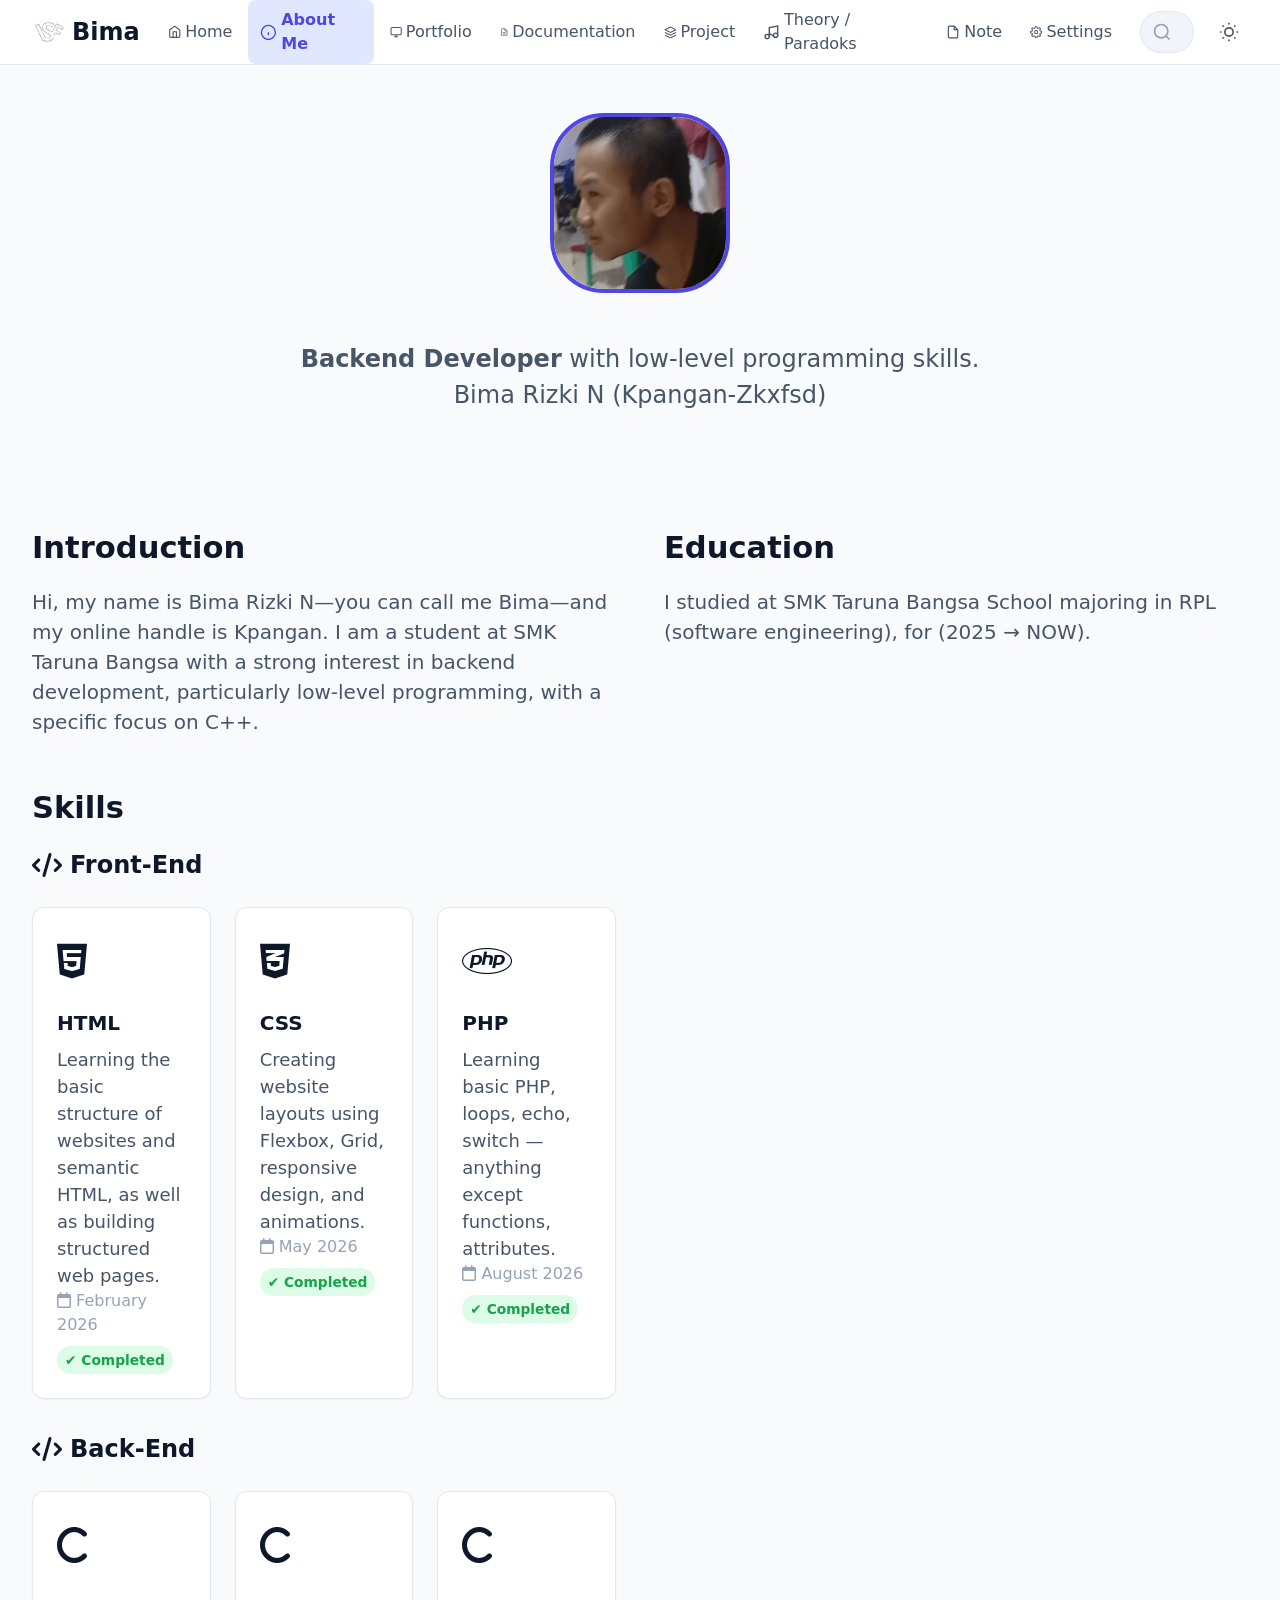
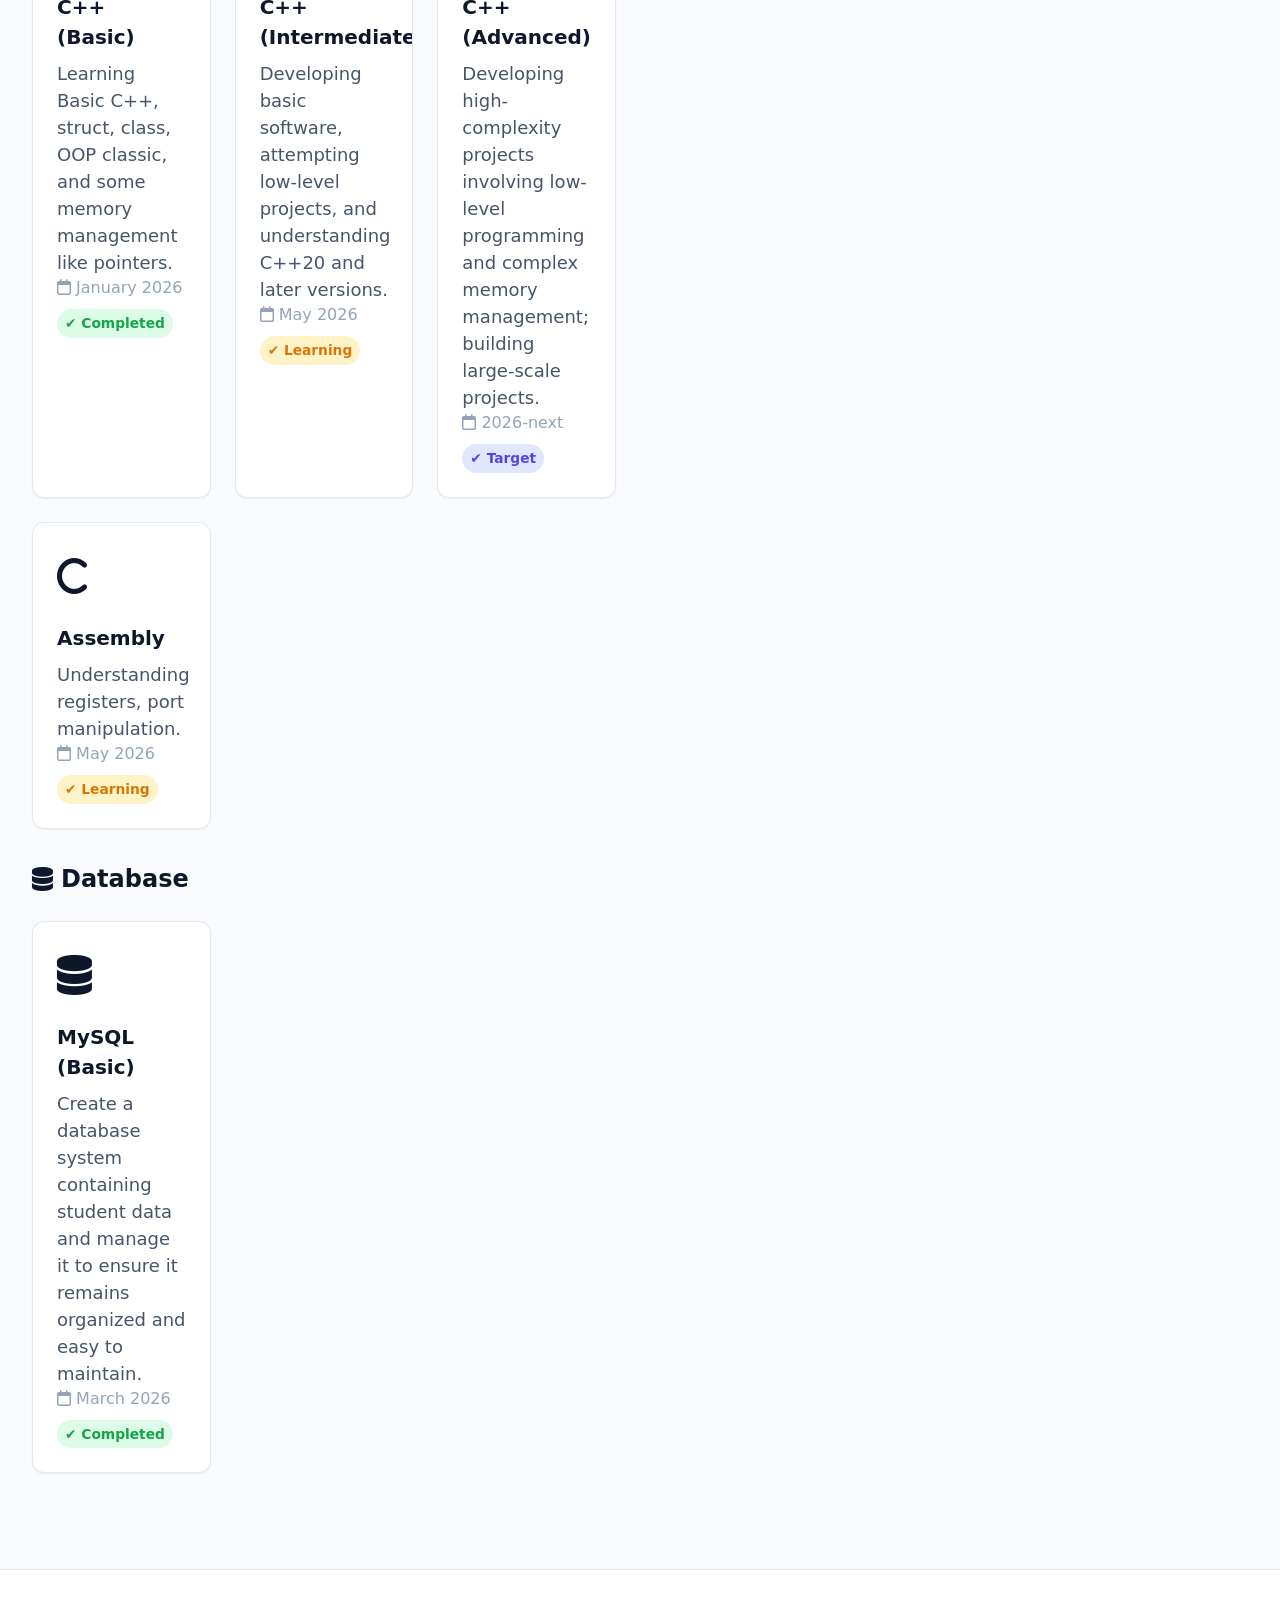
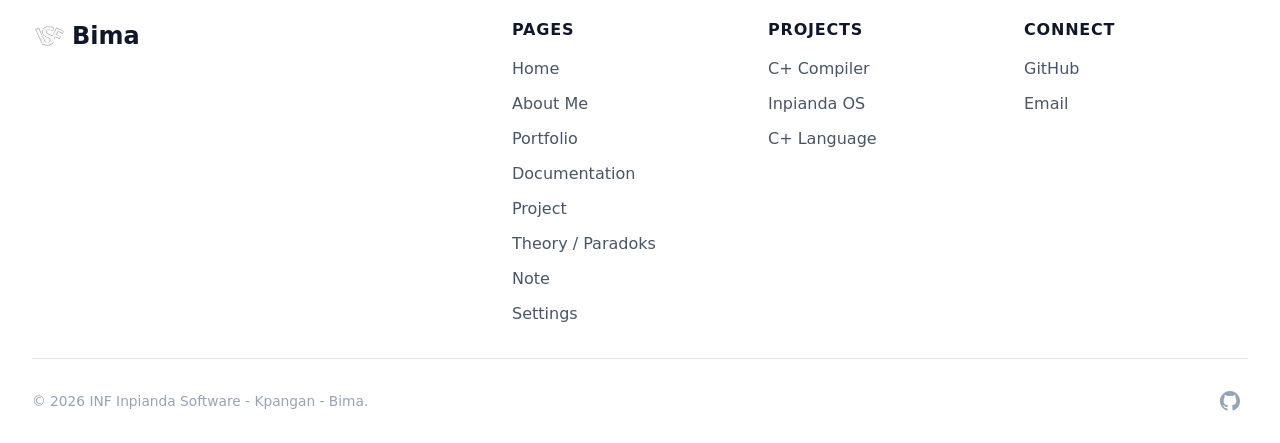
==== commit 5d28150f: "ganti baru" ====
--- a/about.html
+++ b/about.html
@@ -20,8 +20,9 @@
     &quot;query-input&quot;: &quot;required name&#x3D;search_term_string&quot;
   }
 }</script>
-  <script type="module" crossorigin src="./assets/main-xrRmY6q3.js"></script>
-  <link rel="stylesheet" crossorigin href="./assets/main-CuxB648g.css">
+  <script type="module" crossorigin src="./assets/about-B2_coulx.js"></script>
+  <link rel="modulepreload" crossorigin href="./assets/main-Apfdm9d7.js">
+  <link rel="stylesheet" crossorigin href="./assets/main-C9hBhC5U.css">
 <link rel="manifest" href="./manifest.webmanifest"><script id="vite-plugin-pwa:register-sw" src="./registerSW.js"></script></head>
 <body>
   <a href="#main-content" class="skip-link">Skip to main content</a>
@@ -29,7 +30,7 @@
     <div class="container">
       <a href="/" class="logo" aria-label="Inpianda Center - Home">
         <img src="./assets/images/logo.svg" alt="" class="logo-img" style="width: 32px; height: 32px; border-radius: var(--radius-md);">
-        <span>Inpianda Center</span>
+        <span>Bima</span>
       </a>
   
       <nav class="nav-desktop" role="navigation" aria-label="Main navigation">
@@ -131,9 +132,8 @@
     <header class="hero" style="padding: var(--space-12) 0;">
       <div class="container">
         <div style="display: flex; align-items: center; gap: var(--space-8); flex-wrap: wrap; justify-content: center; text-align: center; max-width: 800px; margin: 0 auto;">
-          <img src="./assets/images/about-bg.png" alt="Bima Rizki N - Owner of ISF" class="about-profile-img" style="width: 180px; height: 180px; border-radius: 30%; object-fit: cover; border: 4px solid var(--color-primary); flex-shrink: 0;">
+          <img src="./assets/images/image.png" alt="Bima Rizki N - Owner of ISF" class="about-profile-img" style="width: 180px; height: 180px; border-radius: 30%; object-fit: cover; border: 4px solid var(--color-primary); flex-shrink: 0;">
           <div>
-            <h1 class="text-4xl font-bold" style="line-height: 1.2;">Owner of <span class="highlight">Inpianda Software Foundation</span> (ISF)</h1>
             <p class="text-lg text-secondary mt-4" style="font-size: var(--text-xl);"><strong>Backend Developer</strong> with low-level programming skills.<br>Bima Rizki N (Kpangan-Zkxfsd)</p>
           </div>
         </div>
@@ -245,9 +245,8 @@
         <div class="footer-brand">
           <a href="/" class="logo" aria-label="Inpianda Center - Home">
             <img src="./assets/images/logo.svg" alt="" class="logo-img" style="width: 32px; height: 32px; border-radius: var(--radius-md);">
-            <span>Inpianda Center</span>
+            <span>Bima</span>
           </a>
-          <p class="footer-tagline">Inpianda Software Foundation (ISF) — Software pioneer from Indonesia producing outstanding low-level works.</p>
         </div>
   
         <nav class="footer-nav" aria-label="Navigation">
@@ -292,5 +291,7 @@
       </div>
     </div>
   </footer>  
+
+  <!-- Register Service Worker -->
 </body>
 </html>
--- a/assets/main-C9hBhC5U.css
+++ b/assets/main-C9hBhC5U.css
@@ -0,0 +1 @@
+@font-face{font-family:Gitlab Mono;src:url(../fonts/GitLabMono.ttf) format("truetype");font-weight:400;font-style:normal;font-display:swap}:root{--color-white: #ffffff;--color-black: #0f172a;--color-gray-50: #f8fafc;--color-gray-100: #f1f5f9;--color-gray-200: #e2e8f0;--color-gray-300: #cbd5e1;--color-gray-400: #94a3b8;--color-gray-500: #64748b;--color-gray-600: #475569;--color-gray-700: #334155;--color-gray-800: #1e293b;--color-gray-900: #0f172a;--color-gray-950: #020617;--color-primary-50: #eef2ff;--color-primary-100: #e0e7ff;--color-primary-200: #c7d2fe;--color-primary-300: #a5b4fc;--color-primary-400: #818cf8;--color-primary-500: #6366f1;--color-primary-600: #4f46e5;--color-primary-700: #4338ca;--color-primary-800: #3730a3;--color-primary-900: #312e81;--color-primary-950: #1e1b4b;--color-accent-50: #fffbeb;--color-accent-100: #fef3c7;--color-accent-200: #fde68a;--color-accent-300: #fcd34d;--color-accent-400: #fbbf24;--color-accent-500: #f59e0b;--color-accent-600: #d97706;--color-accent-700: #b45309;--color-success-500: #22c55e;--color-success-600: #16a34a;--color-warning-500: #f59e0b;--color-warning-600: #d97706;--color-error-500: #ef4444;--color-error-600: #dc2626;--color-bg-primary: var(--color-gray-50);--color-bg-secondary: var(--color-white);--color-bg-tertiary: var(--color-gray-100);--color-bg-inverse: var(--color-gray-900);--color-text-primary: var(--color-gray-900);--color-text-secondary: var(--color-gray-600);--color-text-tertiary: var(--color-gray-400);--color-text-inverse: var(--color-white);--color-border-light: var(--color-gray-200);--color-border-medium: var(--color-gray-300);--color-border-dark: var(--color-gray-400);--color-primary: var(--color-primary-600);--color-primary-hover: var(--color-primary-700);--color-primary-light: var(--color-primary-100);--color-primary-text: var(--color-white);--color-accent: var(--color-accent-500);--color-accent-hover: var(--color-accent-600);--color-focus: var(--color-primary-500);--color-focus-ring: rgba(99, 102, 241, .3);--color-overlay: rgba(15, 23, 42, .6);--color-shadow-sm: rgba(15, 23, 42, .05);--color-shadow-md: rgba(15, 23, 42, .08);--color-shadow-lg: rgba(15, 23, 42, .12);--color-bg-primary-dark: var(--color-gray-950);--color-bg-secondary-dark: var(--color-gray-900);--color-bg-tertiary-dark: var(--color-gray-800);--color-bg-inverse-dark: var(--color-white);--color-text-primary-dark: var(--color-gray-50);--color-text-secondary-dark: var(--color-gray-300);--color-text-tertiary-dark: var(--color-gray-500);--color-text-inverse-dark: var(--color-gray-900);--color-border-light-dark: var(--color-gray-800);--color-border-medium-dark: var(--color-gray-700);--color-border-dark-dark: var(--color-gray-600);--color-primary-dark: var(--color-primary-500);--color-primary-hover-dark: var(--color-primary-400);--color-primary-light-dark: var(--color-primary-900);--color-primary-text-dark: var(--color-white);--color-accent-dark: var(--color-accent-400);--color-accent-hover-dark: var(--color-accent-300);--color-focus-dark: var(--color-primary-400);--color-focus-ring-dark: rgba(129, 140, 248, .3);--color-overlay-dark: rgba(0, 0, 0, .7);--color-shadow-sm-dark: rgba(0, 0, 0, .2);--color-shadow-md-dark: rgba(0, 0, 0, .3);--color-shadow-lg-dark: rgba(0, 0, 0, .4);--space-0: 0;--space-1: .25rem;--space-2: .5rem;--space-3: .75rem;--space-4: 1rem;--space-5: 1.25rem;--space-6: 1.5rem;--space-8: 2rem;--space-10: 2.5rem;--space-12: 3rem;--space-16: 4rem;--space-20: 5rem;--space-24: 6rem;--font-sans: system-ui, -apple-system, BlinkMacSystemFont, "Segoe UI", Roboto, "Helvetica Neue", Arial, sans-serif;--font-mono: "Gitlab Mono", ui-monospace, SFMono-Regular, "SF Mono", Menlo, Consolas, "Liberation Mono", monospace;--text-xs: clamp(.75rem, .7rem + .2vw, .875rem);--text-sm: clamp(.875rem, .8rem + .3vw, 1rem);--text-base: clamp(1rem, .95rem + .3vw, 1.125rem);--text-lg: clamp(1.125rem, 1.05rem + .4vw, 1.25rem);--text-xl: clamp(1.25rem, 1.15rem + .5vw, 1.5rem);--text-2xl: clamp(1.5rem, 1.35rem + .7vw, 2rem);--text-3xl: clamp(1.875rem, 1.6rem + 1vw, 2.5rem);--text-4xl: clamp(2.25rem, 1.8rem + 1.5vw, 3rem);--text-5xl: clamp(3rem, 2.2rem + 3vw, 4.5rem);--font-weight-normal: 400;--font-weight-medium: 500;--font-weight-semibold: 600;--font-weight-bold: 700;--line-height-tight: 1.1;--line-height-snug: 1.25;--line-height-normal: 1.5;--line-height-relaxed: 1.75;--radius-none: 0;--radius-sm: .25rem;--radius-md: .375rem;--radius-lg: .5rem;--radius-xl: .75rem;--radius-2xl: 1rem;--radius-3xl: 1.5rem;--radius-full: 9999px;--shadow-sm: 0 1px 2px 0 var(--color-shadow-sm);--shadow-md: 0 4px 6px -1px var(--color-shadow-md), 0 2px 4px -2px var(--color-shadow-md);--shadow-lg: 0 10px 15px -3px var(--color-shadow-lg), 0 4px 6px -4px var(--color-shadow-lg);--shadow-xl: 0 20px 25px -5px var(--color-shadow-lg), 0 8px 10px -6px var(--color-shadow-lg);--shadow-inner: inset 0 2px 4px 0 var(--color-shadow-sm);--shadow-sm-dark: 0 1px 2px 0 var(--color-shadow-sm-dark);--shadow-md-dark: 0 4px 6px -1px var(--color-shadow-md-dark), 0 2px 4px -2px var(--color-shadow-md-dark);--shadow-lg-dark: 0 10px 15px -3px var(--color-shadow-lg-dark), 0 4px 6px -4px var(--color-shadow-lg-dark);--shadow-xl-dark: 0 20px 25px -5px var(--color-shadow-lg-dark), 0 8px 10px -6px var(--color-shadow-lg-dark);--transition-fast: .15s ease;--transition-base: .2s ease;--transition-slow: .3s ease;--z-dropdown: 100;--z-sticky: 200;--z-fixed: 300;--z-modal-backdrop: 400;--z-modal: 500;--z-popover: 600;--z-tooltip: 700;--z-toast: 800;--container-sm: 640px;--container-md: 768px;--container-lg: 1024px;--container-xl: 1280px;--container-2xl: 1536px;--container-full: 100%}@media (prefers-color-scheme: dark){:root:not([data-theme=light]){--color-bg-primary: var(--color-bg-primary-dark);--color-bg-secondary: var(--color-bg-secondary-dark);--color-bg-tertiary: var(--color-bg-tertiary-dark);--color-bg-inverse: var(--color-bg-inverse-dark);--color-text-primary: var(--color-text-primary-dark);--color-text-secondary: var(--color-text-secondary-dark);--color-text-tertiary: var(--color-text-tertiary-dark);--color-text-inverse: var(--color-text-inverse-dark);--color-border-light: var(--color-border-light-dark);--color-border-medium: var(--color-border-medium-dark);--color-border-dark: var(--color-border-dark-dark);--color-primary: var(--color-primary-dark);--color-primary-hover: var(--color-primary-hover-dark);--color-primary-light: var(--color-primary-light-dark);--color-primary-text: var(--color-primary-text-dark);--color-accent: var(--color-accent-dark);--color-accent-hover: var(--color-accent-hover-dark);--color-focus: var(--color-focus-dark);--color-focus-ring: var(--color-focus-ring-dark);--color-overlay: var(--color-overlay-dark);--color-shadow-sm: var(--color-shadow-sm-dark);--color-shadow-md: var(--color-shadow-md-dark);--color-shadow-lg: var(--color-shadow-lg-dark)}}[data-theme=light]{--color-bg-primary: var(--color-gray-50);--color-bg-secondary: var(--color-white);--color-bg-tertiary: var(--color-gray-100);--color-bg-inverse: var(--color-gray-900);--color-text-primary: var(--color-gray-900);--color-text-secondary: var(--color-gray-600);--color-text-tertiary: var(--color-gray-400);--color-text-inverse: var(--color-white);--color-border-light: var(--color-gray-200);--color-border-medium: var(--color-gray-300);--color-border-dark: var(--color-gray-400);--color-primary: var(--color-primary-600);--color-primary-hover: var(--color-primary-700);--color-primary-light: var(--color-primary-100);--color-primary-text: var(--color-white);--color-accent: var(--color-accent-500);--color-accent-hover: var(--color-accent-600);--color-focus: var(--color-primary-500);--color-focus-ring: rgba(99, 102, 241, .3);--color-overlay: rgba(15, 23, 42, .6);--color-shadow-sm: rgba(15, 23, 42, .05);--color-shadow-md: rgba(15, 23, 42, .08);--color-shadow-lg: rgba(15, 23, 42, .12)}*,*:before,*:after{box-sizing:border-box;margin:0;padding:0}html{font-size:16px;scroll-behavior:smooth;-webkit-text-size-adjust:100%;-moz-tab-size:4;tab-size:4}@media (prefers-reduced-motion: reduce){html{scroll-behavior:auto}*,*:before,*:after{animation-duration:.01ms!important;animation-iteration-count:1!important;transition-duration:.01ms!important}}body{font-family:var(--font-sans);font-size:var(--text-base);line-height:var(--line-height-normal);color:var(--color-text-primary);background-color:var(--color-bg-primary);-webkit-font-smoothing:antialiased;-moz-osx-font-smoothing:grayscale;text-rendering:optimizeLegibility}img,picture,video,canvas,svg{display:block;max-width:100%;height:auto}input,button,textarea,select{font:inherit;color:inherit}a{color:inherit;text-decoration:none}ul,ol{list-style:none}address{font-style:normal}:focus{outline:none}:focus-visible{outline:2px solid var(--color-focus);outline-offset:2px}:focus:not(:focus-visible){outline:none}::selection{background-color:var(--color-primary-light);color:var(--color-primary)}@media (prefers-color-scheme: dark){::selection{background-color:var(--color-primary-light-dark);color:var(--color-primary-text-dark)}}*{scrollbar-width:thin;scrollbar-color:var(--color-border-medium) transparent}*::-webkit-scrollbar{width:8px;height:8px}*::-webkit-scrollbar-track{background:transparent}*::-webkit-scrollbar-thumb{background-color:var(--color-border-medium);border-radius:var(--radius-full);border:2px solid transparent;background-clip:content-box}*::-webkit-scrollbar-thumb:hover{background-color:var(--color-border-dark)}.btn{display:inline-flex;align-items:center;justify-content:center;gap:var(--space-2);padding:var(--space-2) var(--space-4);font-size:var(--text-sm);font-weight:var(--font-weight-medium);line-height:var(--line-height-normal);border:none;border-radius:var(--radius-lg);cursor:pointer;transition:all var(--transition-base);white-space:nowrap;-webkit-user-select:none;user-select:none;text-decoration:none}.btn:disabled,.btn[aria-disabled=true]{opacity:.5;cursor:not-allowed;pointer-events:none}.btn-primary{background-color:var(--color-primary);color:var(--color-primary-text);box-shadow:var(--shadow-sm)}.btn-primary:hover:not(:disabled){background-color:var(--color-primary-hover);transform:translateY(-1px);box-shadow:var(--shadow-md)}.btn-primary:active:not(:disabled){transform:translateY(0)}.btn-secondary{background-color:var(--color-bg-tertiary);color:var(--color-text-primary);border:1px solid var(--color-border-medium)}.btn-secondary:hover:not(:disabled){background-color:var(--color-border-light);border-color:var(--color-border-dark)}.btn-ghost{background-color:transparent;color:var(--color-text-secondary)}.btn-ghost:hover:not(:disabled){background-color:var(--color-bg-tertiary);color:var(--color-text-primary)}.btn-outline{background-color:transparent;color:var(--color-primary);border:1px solid var(--color-primary)}.btn-outline:hover:not(:disabled){background-color:var(--color-primary-light)}.btn-sm{padding:var(--space-1) var(--space-3);font-size:var(--text-xs)}.btn-lg{padding:var(--space-3) var(--space-6);font-size:var(--text-base)}.btn-xl{padding:var(--space-4) var(--space-8);font-size:var(--text-lg)}.btn-full{width:100%}.btn-icon{display:inline-flex;align-items:center;justify-content:center;gap:var(--space-1);padding:var(--space-2) var(--space-4);font-size:var(--text-sm);font-weight:var(--font-weight-medium);border:none;border-radius:var(--radius-lg);cursor:pointer;transition:all var(--transition-base);text-decoration:none}.btn-icon svg{width:1rem;height:1rem}.link{color:var(--color-primary);font-weight:var(--font-weight-medium);transition:color var(--transition-fast)}.link:hover{color:var(--color-primary-hover);text-decoration:underline}.link:focus-visible{border-radius:var(--radius-sm)}.card{background-color:var(--color-bg-secondary);border:1px solid var(--color-border-light);border-radius:var(--radius-xl);box-shadow:var(--shadow-sm);overflow:hidden;transition:all var(--transition-base)}.card:hover{box-shadow:var(--shadow-md);border-color:var(--color-border-medium)}.card-header{padding:var(--space-5);border-bottom:1px solid var(--color-border-light)}.card-body{padding:var(--space-5)}.card-footer{padding:var(--space-5);border-top:1px solid var(--color-border-light);background-color:var(--color-bg-tertiary)}.form-group{margin-bottom:var(--space-4)}.form-label{display:block;margin-bottom:var(--space-1);font-size:var(--text-sm);font-weight:var(--font-weight-medium);color:var(--color-text-primary)}.form-input,.form-select,.form-textarea{width:100%;padding:var(--space-2) var(--space-3);font-size:var(--text-base);line-height:var(--line-height-normal);color:var(--color-text-primary);background-color:var(--color-bg-secondary);border:1px solid var(--color-border-medium);border-radius:var(--radius-lg);transition:all var(--transition-fast)}.form-input:focus,.form-select:focus,.form-textarea:focus{border-color:var(--color-focus);box-shadow:0 0 0 3px var(--color-focus-ring)}.form-input::placeholder,.form-textarea::placeholder{color:var(--color-text-tertiary)}.form-input:disabled,.form-select:disabled,.form-textarea:disabled{background-color:var(--color-bg-tertiary);color:var(--color-text-tertiary);cursor:not-allowed}.form-error{margin-top:var(--space-1);font-size:var(--text-xs);color:var(--color-error-500)}.form-help{margin-top:var(--space-1);font-size:var(--text-xs);color:var(--color-text-tertiary)}.form-check{display:flex;align-items:center;gap:var(--space-2);cursor:pointer}.form-check-input{width:1.125rem;height:1.125rem;accent-color:var(--color-primary);cursor:pointer}.form-check-label{font-size:var(--text-sm);color:var(--color-text-secondary);cursor:pointer}.badge{display:inline-flex;align-items:center;padding:var(--space-1) var(--space-2);font-size:var(--text-xs);font-weight:var(--font-weight-semibold);border-radius:var(--radius-full);white-space:nowrap}.badge-primary{background-color:var(--color-primary-light);color:var(--color-primary)}.badge-success{background-color:#dcfce7;color:var(--color-success-600)}.badge-warning{background-color:#fef3c7;color:var(--color-warning-600)}.badge-error{background-color:#fee2e2;color:var(--color-error-600)}.badge-neutral{background-color:var(--color-bg-tertiary);color:var(--color-text-secondary)}.avatar{display:inline-flex;align-items:center;justify-content:center;width:2.5rem;height:2.5rem;font-size:var(--text-base);font-weight:var(--font-weight-semibold);color:var(--color-primary-text);background-color:var(--color-primary);border-radius:var(--radius-full);overflow:hidden}.avatar img{width:100%;height:100%;object-fit:cover}.avatar-sm{width:1.75rem;height:1.75rem;font-size:var(--text-xs)}.avatar-lg{width:3.5rem;height:3.5rem;font-size:var(--text-lg)}.avatar-xl{width:4.5rem;height:4.5rem;font-size:var(--text-xl)}.alert{display:flex;align-items:flex-start;gap:var(--space-3);padding:var(--space-4);border-radius:var(--radius-lg);border:1px solid transparent}.alert-info{background-color:var(--color-primary-light);border-color:var(--color-primary);color:var(--color-primary-800)}.alert-success{background-color:#dcfce7;border-color:var(--color-success-500);color:var(--color-success-600)}.alert-warning{background-color:#fef3c7;border-color:var(--color-warning-500);color:var(--color-warning-600)}.alert-error{background-color:#fee2e2;border-color:var(--color-error-500);color:var(--color-error-600)}.divider{height:1px;background-color:var(--color-border-light);border:none;margin:var(--space-6) 0}.divider-vertical{width:1px;height:auto;min-height:2rem;margin:0 var(--space-4)}.tooltip{position:relative;display:inline-block}.tooltip:after{content:attr(data-tooltip);position:absolute;bottom:100%;left:50%;transform:translate(-50%);padding:var(--space-1) var(--space-2);font-size:var(--text-xs);font-weight:var(--font-weight-medium);color:var(--color-text-inverse);background-color:var(--color-text-primary);border-radius:var(--radius-md);white-space:nowrap;opacity:0;visibility:hidden;transition:all var(--transition-fast);z-index:var(--z-tooltip);pointer-events:none;margin-bottom:var(--space-1)}.tooltip:before{content:"";position:absolute;bottom:100%;left:50%;transform:translate(-50%);border:4px solid transparent;border-top-color:var(--color-text-primary);opacity:0;visibility:hidden;transition:all var(--transition-fast);z-index:var(--z-tooltip);pointer-events:none;margin-bottom:var(--space-1)}.tooltip:hover:after,.tooltip:hover:before{opacity:1;visibility:visible}.skeleton{background:linear-gradient(90deg,var(--color-bg-tertiary) 25%,var(--color-border-light) 50%,var(--color-bg-tertiary) 75%);background-size:200% 100%;animation:skeleton-loading 1.5s infinite;border-radius:var(--radius-md)}@keyframes skeleton-loading{0%{background-position:200% 0}to{background-position:-200% 0}}.skip-link{position:absolute;top:-100%;left:var(--space-4);padding:var(--space-2) var(--space-4);font-weight:var(--font-weight-medium);color:var(--color-white);background-color:var(--color-primary);border-radius:var(--radius-lg);z-index:var(--z-toast);transition:top var(--transition-fast)}.skip-link:focus{top:var(--space-4)}.visually-hidden{position:absolute;width:1px;height:1px;padding:0;margin:-1px;overflow:hidden;clip:rect(0,0,0,0);white-space:nowrap;border:0}.container{width:100%;max-width:var(--container-xl);margin:0 auto;padding:0 var(--space-4)}@media (min-width: 640px){.container{padding:0 var(--space-6)}}@media (min-width: 1024px){.container{padding:0 var(--space-8)}}.container-sm{max-width:var(--container-sm)}.container-md{max-width:var(--container-md)}.container-lg{max-width:var(--container-lg)}.container-2xl{max-width:var(--container-2xl)}.container-full{max-width:100%}.grid{display:grid;gap:var(--space-6)}.grid-cols-1{grid-template-columns:repeat(1,1fr)}.grid-cols-2{grid-template-columns:repeat(2,1fr)}.grid-cols-3{grid-template-columns:repeat(3,1fr)}.grid-cols-4{grid-template-columns:repeat(4,1fr)}.grid-cols-12{grid-template-columns:repeat(12,1fr)}@media (min-width: 640px){.sm\:grid-cols-2{grid-template-columns:repeat(2,1fr)}.sm\:grid-cols-3{grid-template-columns:repeat(3,1fr)}}@media (min-width: 768px){.md\:grid-cols-2{grid-template-columns:repeat(2,1fr)}.md\:grid-cols-3{grid-template-columns:repeat(3,1fr)}.md\:grid-cols-4{grid-template-columns:repeat(4,1fr)}}@media (min-width: 1024px){.lg\:grid-cols-2{grid-template-columns:repeat(2,1fr)}.lg\:grid-cols-3{grid-template-columns:repeat(3,1fr)}.lg\:grid-cols-4{grid-template-columns:repeat(4,1fr)}.lg\:grid-cols-5{grid-template-columns:repeat(5,1fr)}.lg\:grid-cols-6{grid-template-columns:repeat(6,1fr)}}@media (min-width: 1280px){.xl\:grid-cols-4{grid-template-columns:repeat(4,1fr)}}.gap-1{gap:var(--space-1)}.gap-2{gap:var(--space-2)}.gap-3{gap:var(--space-3)}.gap-4{gap:var(--space-4)}.gap-6{gap:var(--space-6)}.gap-8{gap:var(--space-8)}.flex{display:flex}.inline-flex{display:inline-flex}.flex-col{flex-direction:column}.flex-wrap{flex-wrap:wrap}.flex-1{flex:1 1 0%}.flex-auto{flex:1 1 auto}.flex-initial{flex:0 1 auto}.flex-none{flex:none}.items-center{align-items:center}.items-start{align-items:flex-start}.items-end{align-items:flex-end}.items-stretch{align-items:stretch}.justify-center{justify-content:center}.justify-start{justify-content:flex-start}.justify-end{justify-content:flex-end}.justify-between{justify-content:space-between}.justify-around{justify-content:space-around}.p-0{padding:var(--space-0)}.p-1{padding:var(--space-1)}.p-2{padding:var(--space-2)}.p-3{padding:var(--space-3)}.p-4{padding:var(--space-4)}.p-5{padding:var(--space-5)}.p-6{padding:var(--space-6)}.p-8{padding:var(--space-8)}.p-10{padding:var(--space-10)}.p-12{padding:var(--space-12)}.px-2{padding-left:var(--space-2);padding-right:var(--space-2)}.px-3{padding-left:var(--space-3);padding-right:var(--space-3)}.px-4{padding-left:var(--space-4);padding-right:var(--space-4)}.px-6{padding-left:var(--space-6);padding-right:var(--space-6)}.px-8{padding-left:var(--space-8);padding-right:var(--space-8)}.py-2{padding-top:var(--space-2);padding-bottom:var(--space-2)}.py-3{padding-top:var(--space-3);padding-bottom:var(--space-3)}.py-4{padding-top:var(--space-4);padding-bottom:var(--space-4)}.py-6{padding-top:var(--space-6);padding-bottom:var(--space-6)}.py-8{padding-top:var(--space-8);padding-bottom:var(--space-8)}.py-12{padding-top:var(--space-12);padding-bottom:var(--space-12)}.py-16{padding-top:var(--space-16);padding-bottom:var(--space-16)}.py-20{padding-top:var(--space-20);padding-bottom:var(--space-20)}.m-0{margin:var(--space-0)}.m-auto{margin:auto}.mx-auto{margin-left:auto;margin-right:auto}.my-auto{margin-top:auto;margin-bottom:auto}.mt-1{margin-top:var(--space-1)}.mt-2{margin-top:var(--space-2)}.mt-3{margin-top:var(--space-3)}.mt-4{margin-top:var(--space-4)}.mt-6{margin-top:var(--space-6)}.mt-8{margin-top:var(--space-8)}.mt-12{margin-top:var(--space-12)}.mb-1{margin-bottom:var(--space-1)}.mb-2{margin-bottom:var(--space-2)}.mb-3{margin-bottom:var(--space-3)}.mb-4{margin-bottom:var(--space-4)}.mb-6{margin-bottom:var(--space-6)}.mb-8{margin-bottom:var(--space-8)}.mb-12{margin-bottom:var(--space-12)}.text-xs{font-size:var(--text-xs)}.text-sm{font-size:var(--text-sm)}.text-base{font-size:var(--text-base)}.text-lg{font-size:var(--text-lg)}.text-xl{font-size:var(--text-xl)}.text-2xl{font-size:var(--text-2xl)}.text-3xl{font-size:var(--text-3xl)}.text-4xl{font-size:var(--text-4xl)}.text-5xl{font-size:var(--text-5xl)}.font-normal{font-weight:var(--font-weight-normal)}.font-medium{font-weight:var(--font-weight-medium)}.font-semibold{font-weight:var(--font-weight-semibold)}.font-bold{font-weight:var(--font-weight-bold)}.leading-tight{line-height:var(--line-height-tight)}.leading-snug{line-height:var(--line-height-snug)}.leading-normal{line-height:var(--line-height-normal)}.leading-relaxed{line-height:var(--line-height-relaxed)}.text-primary{color:var(--color-text-primary)}.text-secondary{color:var(--color-text-secondary)}.text-tertiary{color:var(--color-text-tertiary)}.text-inverse{color:var(--color-text-inverse)}.text-brand{color:var(--color-primary)}.text-accent{color:var(--color-accent)}.text-success{color:var(--color-success-600)}.text-warning{color:var(--color-warning-600)}.text-error{color:var(--color-error-600)}.text-center{text-align:center}.text-left{text-align:left}.text-right{text-align:right}.truncate{overflow:hidden;text-overflow:ellipsis;white-space:nowrap}.break-words{overflow-wrap:break-word}.block{display:block}.inline-block{display:inline-block}.hidden{display:none}.invisible{visibility:hidden}@media (min-width: 640px){.sm\:block{display:block}.sm\:hidden{display:none}.sm\:flex{display:flex}}@media (min-width: 768px){.md\:block{display:block}.md\:hidden{display:none}.md\:flex{display:flex}}@media (min-width: 1024px){.lg\:block{display:block}.lg\:hidden{display:none}.lg\:flex{display:flex}}.relative{position:relative}.absolute{position:absolute}.fixed{position:fixed}.sticky{position:sticky}.inset-0{top:0;right:0;bottom:0;left:0}.top-0{top:0}.right-0{right:0}.bottom-0{bottom:0}.left-0{left:0}.z-10{z-index:10}.z-20{z-index:20}.z-30{z-index:30}.z-40{z-index:40}.z-50{z-index:50}.overflow-hidden{overflow:hidden}.overflow-auto{overflow:auto}.overflow-x-auto{overflow-x:auto}.overflow-y-auto{overflow-y:auto}.border{border:1px solid var(--color-border-medium)}.border-t{border-top:1px solid var(--color-border-light)}.border-b{border-bottom:1px solid var(--color-border-light)}.border-l{border-left:1px solid var(--color-border-light)}.border-r{border-right:1px solid var(--color-border-light)}.border-none{border:none}.rounded-none{border-radius:var(--radius-none)}.rounded-sm{border-radius:var(--radius-sm)}.rounded{border-radius:var(--radius-md)}.rounded-md{border-radius:var(--radius-lg)}.rounded-lg{border-radius:var(--radius-xl)}.rounded-xl{border-radius:var(--radius-2xl)}.rounded-full{border-radius:var(--radius-full)}.shadow-none{box-shadow:none}.shadow-sm{box-shadow:var(--shadow-sm)}.shadow,.shadow-md{box-shadow:var(--shadow-md)}.shadow-lg{box-shadow:var(--shadow-lg)}.shadow-xl{box-shadow:var(--shadow-xl)}.shadow-inner{box-shadow:var(--shadow-inner)}.bg-primary{background-color:var(--color-bg-primary)}.bg-secondary{background-color:var(--color-bg-secondary)}.bg-tertiary{background-color:var(--color-bg-tertiary)}.bg-inverse{background-color:var(--color-bg-inverse)}.bg-brand{background-color:var(--color-primary)}.bg-brand-light{background-color:var(--color-primary-light)}.bg-accent{background-color:var(--color-accent)}.transition{transition:all var(--transition-base)}.transition-fast{transition:all var(--transition-fast)}.transition-slow{transition:all var(--transition-slow)}.transition-colors{transition:color var(--transition-base),background-color var(--transition-base),border-color var(--transition-base),fill var(--transition-base),stroke var(--transition-base)}.transition-transform{transition:transform var(--transition-base)}.transition-opacity{transition:opacity var(--transition-base)}.transform{transform:translate(0)}.scale-95{transform:scale(.95)}.scale-100{transform:scale(1)}.scale-105{transform:scale(1.05)}.scale-110{transform:scale(1.1)}.animate-spin{animation:spin 1s linear infinite}.animate-pulse{animation:pulse 2s cubic-bezier(.4,0,.6,1) infinite}.animate-bounce{animation:bounce 1s infinite}.animate-fade-in{animation:fade-in var(--transition-base) ease-out}.animate-slide-up{animation:slide-up var(--transition-base) ease-out}.animate-slide-down{animation:slide-down var(--transition-base) ease-out}@keyframes spin{0%{transform:rotate(0)}to{transform:rotate(360deg)}}@keyframes pulse{0%,to{opacity:1}50%{opacity:.5}}@keyframes bounce{0%,to{transform:translateY(-5%)}50%{transform:translateY(0)}}@keyframes fade-in{0%{opacity:0}to{opacity:1}}@keyframes slide-up{0%{opacity:0;transform:translateY(10px)}to{opacity:1;transform:translateY(0)}}@keyframes slide-down{0%{opacity:0;transform:translateY(-10px)}to{opacity:1;transform:translateY(0)}}.cursor-pointer{cursor:pointer}.cursor-not-allowed{cursor:not-allowed}.select-none{-webkit-user-select:none;user-select:none}.select-auto{-webkit-user-select:auto;user-select:auto}.aspect-square{aspect-ratio:1 / 1}.aspect-video{aspect-ratio:16 / 9}.aspect-photo{aspect-ratio:4 / 3}.object-cover{object-fit:cover}.object-contain{object-fit:contain}.object-fill{object-fit:fill}@media print{.no-print{display:none!important}.print-only{display:block!important}}.site-header{position:sticky;top:0;z-index:var(--z-sticky);background-color:var(--color-bg-secondary);border-bottom:1px solid var(--color-border-light);-webkit-backdrop-filter:blur(8px);backdrop-filter:blur(8px)}.site-header .container{display:flex;align-items:center;justify-content:space-between;height:4rem;gap:var(--space-4)}.logo{display:flex;align-items:center;gap:var(--space-2);font-size:var(--text-xl);font-weight:var(--font-weight-bold);color:var(--color-text-primary);text-decoration:none;flex-shrink:0}.logo:hover{color:var(--color-primary)}.logo-icon{width:2.5rem;height:2.5rem;border-radius:var(--radius-lg);background:linear-gradient(135deg,var(--color-primary),var(--color-accent));display:flex;align-items:center;justify-content:center;color:#fff;font-weight:var(--font-weight-bold);font-size:var(--text-lg)}.nav-desktop{display:none;align-items:center;gap:var(--space-1)}@media (min-width: 768px){.nav-desktop{display:flex}}.nav-link{display:flex;align-items:center;gap:var(--space-1);padding:var(--space-2) var(--space-3);font-size:var(--text-sm);font-weight:var(--font-weight-medium);color:var(--color-text-secondary);border-radius:var(--radius-lg);transition:all var(--transition-fast)}.nav-link:hover,.nav-link.active{color:var(--color-primary);background-color:var(--color-primary-light)}.nav-link.active{font-weight:var(--font-weight-semibold)}.mobile-menu-btn{display:flex;align-items:center;justify-content:center;width:2.5rem;height:2.5rem;padding:0;background:none;border:none;border-radius:var(--radius-lg);color:var(--color-text-primary);cursor:pointer;transition:background-color var(--transition-fast)}@media (min-width: 768px){.mobile-menu-btn{display:none}}.mobile-menu-btn:hover{background-color:var(--color-bg-tertiary)}.mobile-nav{position:fixed;top:0;right:-100%;width:100%;max-width:280px;height:100vh;background-color:var(--color-bg-secondary);border-left:1px solid var(--color-border-light);z-index:var(--z-modal);transition:right var(--transition-base);display:flex;flex-direction:column;box-shadow:var(--shadow-xl)}.mobile-nav.open{right:0}.mobile-nav-overlay{position:fixed;top:0;right:0;bottom:0;left:0;background-color:var(--color-overlay);opacity:0;visibility:hidden;z-index:calc(var(--z-modal) - 1);transition:all var(--transition-base)}.mobile-nav-overlay.visible{opacity:1;visibility:visible}.mobile-nav-header{display:flex;align-items:center;justify-content:space-between;padding:var(--space-4);border-bottom:1px solid var(--color-border-light)}.mobile-nav-close{display:flex;align-items:center;justify-content:center;width:2.5rem;height:2.5rem;background:none;border:none;border-radius:var(--radius-lg);color:var(--color-text-secondary);cursor:pointer}.mobile-nav-close:hover{background-color:var(--color-bg-tertiary);color:var(--color-text-primary)}.mobile-nav-links{flex:1;padding:var(--space-4);display:flex;flex-direction:column;gap:var(--space-1);overflow-y:auto}.mobile-nav-link{display:flex;align-items:center;gap:var(--space-3);padding:var(--space-3) var(--space-4);font-size:var(--text-base);font-weight:var(--font-weight-medium);color:var(--color-text-secondary);border-radius:var(--radius-lg);transition:all var(--transition-fast)}.mobile-nav-link:hover,.mobile-nav-link.active{color:var(--color-primary);background-color:var(--color-primary-light)}.search-wrapper{position:relative;flex:1;max-width:400px}.search-input{width:100%;padding:var(--space-2) var(--space-3) var(--space-2) 2.5rem;font-size:var(--text-sm);color:var(--color-text-primary);background-color:var(--color-bg-tertiary);border:1px solid var(--color-border-light);border-radius:var(--radius-full);transition:all var(--transition-fast)}.search-input:focus{border-color:var(--color-focus);box-shadow:0 0 0 3px var(--color-focus-ring);background-color:var(--color-bg-secondary)}.search-icon{position:absolute;left:var(--space-3);top:50%;transform:translateY(-50%);width:1.25rem;height:1.25rem;color:var(--color-text-tertiary);pointer-events:none}.theme-toggle{display:flex;align-items:center;justify-content:center;width:2.5rem;height:2.5rem;background:none;border:none;border-radius:var(--radius-full);color:var(--color-text-secondary);cursor:pointer;transition:all var(--transition-fast)}.theme-toggle:hover{background-color:var(--color-bg-tertiary);color:var(--color-text-primary)}.theme-toggle svg{width:1.25rem;height:1.25rem}.theme-toggle .sun-icon{display:none}.theme-toggle .moon-icon,[data-theme=light] .theme-toggle .sun-icon{display:block}[data-theme=light] .theme-toggle .moon-icon{display:none}.main-content{min-height:calc(100vh - 12rem)}.site-footer{background-color:var(--color-bg-secondary);border-top:1px solid var(--color-border-light);padding:var(--space-12) 0 var(--space-6);margin-top:auto}.footer-grid{display:grid;gap:var(--space-8);margin-bottom:var(--space-8)}@media (min-width: 768px){.footer-grid{grid-template-columns:2fr repeat(3,1fr)}}.footer-brand .logo{margin-bottom:var(--space-3)}.footer-tagline{color:var(--color-text-secondary);font-size:var(--text-sm);line-height:var(--line-height-relaxed)}.footer-title{font-size:var(--text-sm);font-weight:var(--font-weight-semibold);color:var(--color-text-primary);margin-bottom:var(--space-3);text-transform:uppercase;letter-spacing:.05em}.footer-links{display:flex;flex-direction:column;gap:var(--space-2)}.footer-link{font-size:var(--text-sm);color:var(--color-text-secondary);transition:color var(--transition-fast)}.footer-link:hover{color:var(--color-primary)}.footer-bottom{padding-top:var(--space-6);border-top:1px solid var(--color-border-light);display:flex;flex-direction:column;align-items:center;gap:var(--space-3);text-align:center}@media (min-width: 640px){.footer-bottom{flex-direction:row;justify-content:space-between}}.copyright{font-size:var(--text-xs);color:var(--color-text-tertiary)}.footer-social{display:flex;gap:var(--space-4)}.social-link{display:flex;align-items:center;justify-content:center;width:2.25rem;height:2.25rem;color:var(--color-text-tertiary);border-radius:var(--radius-full);transition:all var(--transition-fast)}.social-link:hover{color:var(--color-primary);background-color:var(--color-primary-light)}.social-link svg{width:1.25rem;height:1.25rem}.hero{padding:var(--space-16) 0}.hero-content{display:grid;gap:var(--space-8);align-items:center}@media (min-width: 1024px){.hero-content{grid-template-columns:1fr 1fr}}.hero-badge{display:inline-flex;align-items:center;gap:var(--space-2);padding:var(--space-1) var(--space-3);font-size:var(--text-xs);font-weight:var(--font-weight-semibold);color:var(--color-primary);background-color:var(--color-primary-light);border-radius:var(--radius-full);width:fit-content;animation:slide-up var(--transition-slow) ease-out}.hero-title{font-size:var(--text-4xl);font-weight:var(--font-weight-bold);line-height:var(--line-height-tight);color:var(--color-text-primary);animation:slide-up var(--transition-slow) ease-out .1s both}.hero-title .highlight{color:var(--color-primary)}.hero-description{font-size:var(--text-lg);color:var(--color-text-secondary);line-height:var(--line-height-relaxed);max-width:32rem;animation:slide-up var(--transition-slow) ease-out .2s both}.hero-actions{display:flex;flex-wrap:wrap;gap:var(--space-3);animation:slide-up var(--transition-slow) ease-out .3s both}.hero-stats{display:flex;flex-wrap:wrap;gap:var(--space-8);margin-top:var(--space-4);animation:slide-up var(--transition-slow) ease-out .4s both}.stat-item{display:flex;flex-direction:column;gap:var(--space-1)}.stat-value{font-size:var(--text-3xl);font-weight:var(--font-weight-bold);color:var(--color-text-primary);line-height:var(--line-height-tight)}.stat-label{font-size:var(--text-sm);color:var(--color-text-secondary)}.hero-visual{position:relative;animation:fade-in var(--transition-slow) ease-out .5s both}.section{padding:var(--space-16) 0}.section-header{text-align:center;max-width:48rem;margin:0 auto var(--space-12)}.section-badge{display:inline-block;margin-bottom:var(--space-3)}.section-title{font-size:var(--text-3xl);font-weight:var(--font-weight-bold);color:var(--color-text-primary);margin-bottom:var(--space-3)}.section-description{font-size:var(--text-lg);color:var(--color-text-secondary);line-height:var(--line-height-relaxed)}.project-image{position:relative;aspect-ratio:16 / 10;overflow:hidden;border-radius:var(--radius-xl) var(--radius-xl) 0 0;background-color:var(--color-bg-tertiary)}.project-image img{width:100%;height:100%;object-fit:cover;transition:transform var(--transition-slow)}.project-content{flex:1;display:flex;flex-direction:column;padding:var(--space-5)}.project-meta{display:flex;flex-wrap:wrap;gap:var(--space-2);margin-bottom:var(--space-2)}.project-title{font-size:var(--text-xl);font-weight:var(--font-weight-semibold);color:var(--color-text-primary);margin-bottom:var(--space-2)}.project-description{flex:1;font-size:var(--text-sm);color:var(--color-text-secondary);line-height:var(--line-height-relaxed);margin-bottom:var(--space-4)}.project-tags{display:flex;flex-wrap:wrap;gap:var(--space-2);margin-bottom:var(--space-4)}.project-footer{display:flex;align-items:center;justify-content:space-between;padding-top:var(--space-4);border-top:1px solid var(--color-border-light)}.project-link{display:inline-flex;align-items:center;gap:var(--space-1);font-size:var(--text-sm);font-weight:var(--font-weight-medium);color:var(--color-primary);transition:color var(--transition-fast)}.project-link:hover{color:var(--color-primary-hover);gap:var(--space-2)}.form-page{max-width:48rem;margin:0 auto}.form-card{padding:var(--space-8)}.form-title{font-size:var(--text-2xl);font-weight:var(--font-weight-bold);margin-bottom:var(--space-1)}.form-subtitle{color:var(--color-text-secondary);margin-bottom:var(--space-6)}.form-row{display:grid;gap:var(--space-4)}@media (min-width: 640px){.form-row{grid-template-columns:1fr 1fr}}.form-actions{display:flex;flex-wrap:wrap;gap:var(--space-3);margin-top:var(--space-6);padding-top:var(--space-6);border-top:1px solid var(--color-border-light)}.projects-filter{display:flex;flex-wrap:wrap;gap:var(--space-2);margin-bottom:var(--space-8);justify-content:center}.filter-btn{padding:var(--space-1) var(--space-3);font-size:var(--text-sm);font-weight:var(--font-weight-medium);color:var(--color-text-secondary);background-color:var(--color-bg-tertiary);border:1px solid var(--color-border-light);border-radius:var(--radius-full);cursor:pointer;transition:all var(--transition-fast)}.filter-btn:hover,.filter-btn.active{color:var(--color-primary);background-color:var(--color-primary-light);border-color:var(--color-primary)}.projects-grid{display:grid;gap:var(--space-6)}@media (min-width: 640px){.projects-grid{grid-template-columns:repeat(2,1fr)}}@media (min-width: 1024px){.projects-grid{grid-template-columns:repeat(3,1fr)}}.about-content{display:grid;gap:var(--space-12)}@media (min-width: 1024px){.about-content{grid-template-columns:1fr 1fr;align-items:start}}.about-image{border-radius:var(--radius-xl);overflow:hidden;aspect-ratio:4 / 5;background-color:var(--color-bg-tertiary)}.about-text{display:flex;flex-direction:column;gap:var(--space-4)}.about-text p{font-size:var(--text-lg);color:var(--color-text-secondary);line-height:var(--line-height-relaxed)}.contact-grid{display:grid;gap:var(--space-8)}@media (min-width: 1024px){.contact-grid{grid-template-columns:1fr 1fr}}.contact-info{display:flex;flex-direction:column;gap:var(--space-6)}.contact-item{display:flex;align-items:flex-start;gap:var(--space-4)}.contact-icon{flex-shrink:0;width:3rem;height:3rem;display:flex;align-items:center;justify-content:center;background-color:var(--color-primary-light);color:var(--color-primary);border-radius:var(--radius-lg)}.contact-icon svg{width:1.5rem;height:1.5rem}.contact-details h3{font-size:var(--text-lg);font-weight:var(--font-weight-semibold);color:var(--color-text-primary);margin-bottom:var(--space-1)}.contact-details p{color:var(--color-text-secondary)}.not-found{min-height:60vh;display:flex;align-items:center;justify-content:center;text-align:center;padding:var(--space-12) var(--space-4)}.not-found-code{font-size:var(--text-5xl);font-weight:var(--font-weight-bold);color:var(--color-primary);line-height:1;margin-bottom:var(--space-4)}.not-found-title{font-size:var(--text-2xl);font-weight:var(--font-weight-semibold);color:var(--color-text-primary);margin-bottom:var(--space-2)}.not-found-description{font-size:var(--text-lg);color:var(--color-text-secondary);margin-bottom:var(--space-8);max-width:24rem;margin-left:auto;margin-right:auto}.image-placeholder{background-color:var(--color-bg-tertiary);border-radius:var(--radius-xl);overflow:hidden;color:var(--color-text-tertiary);font-size:var(--text-sm);display:flex;align-items:center;justify-content:center}.image-placeholder svg{width:48px;height:48px;opacity:.5}.project-card{display:flex;flex-direction:column;height:100%;transition:all var(--transition-base)}.project-card:hover{transform:translateY(-4px);box-shadow:var(--shadow-lg)}.project-card .project-image{position:relative;aspect-ratio:16 / 10;overflow:hidden;border-radius:var(--radius-xl) var(--radius-xl) 0 0;background-color:var(--color-bg-tertiary)}.project-card .project-image img{width:100%;height:100%;object-fit:cover;transition:transform var(--transition-slow)}.project-card:hover .project-image img{transform:scale(1.05)}.skills-section{margin-bottom:var(--space-8)}
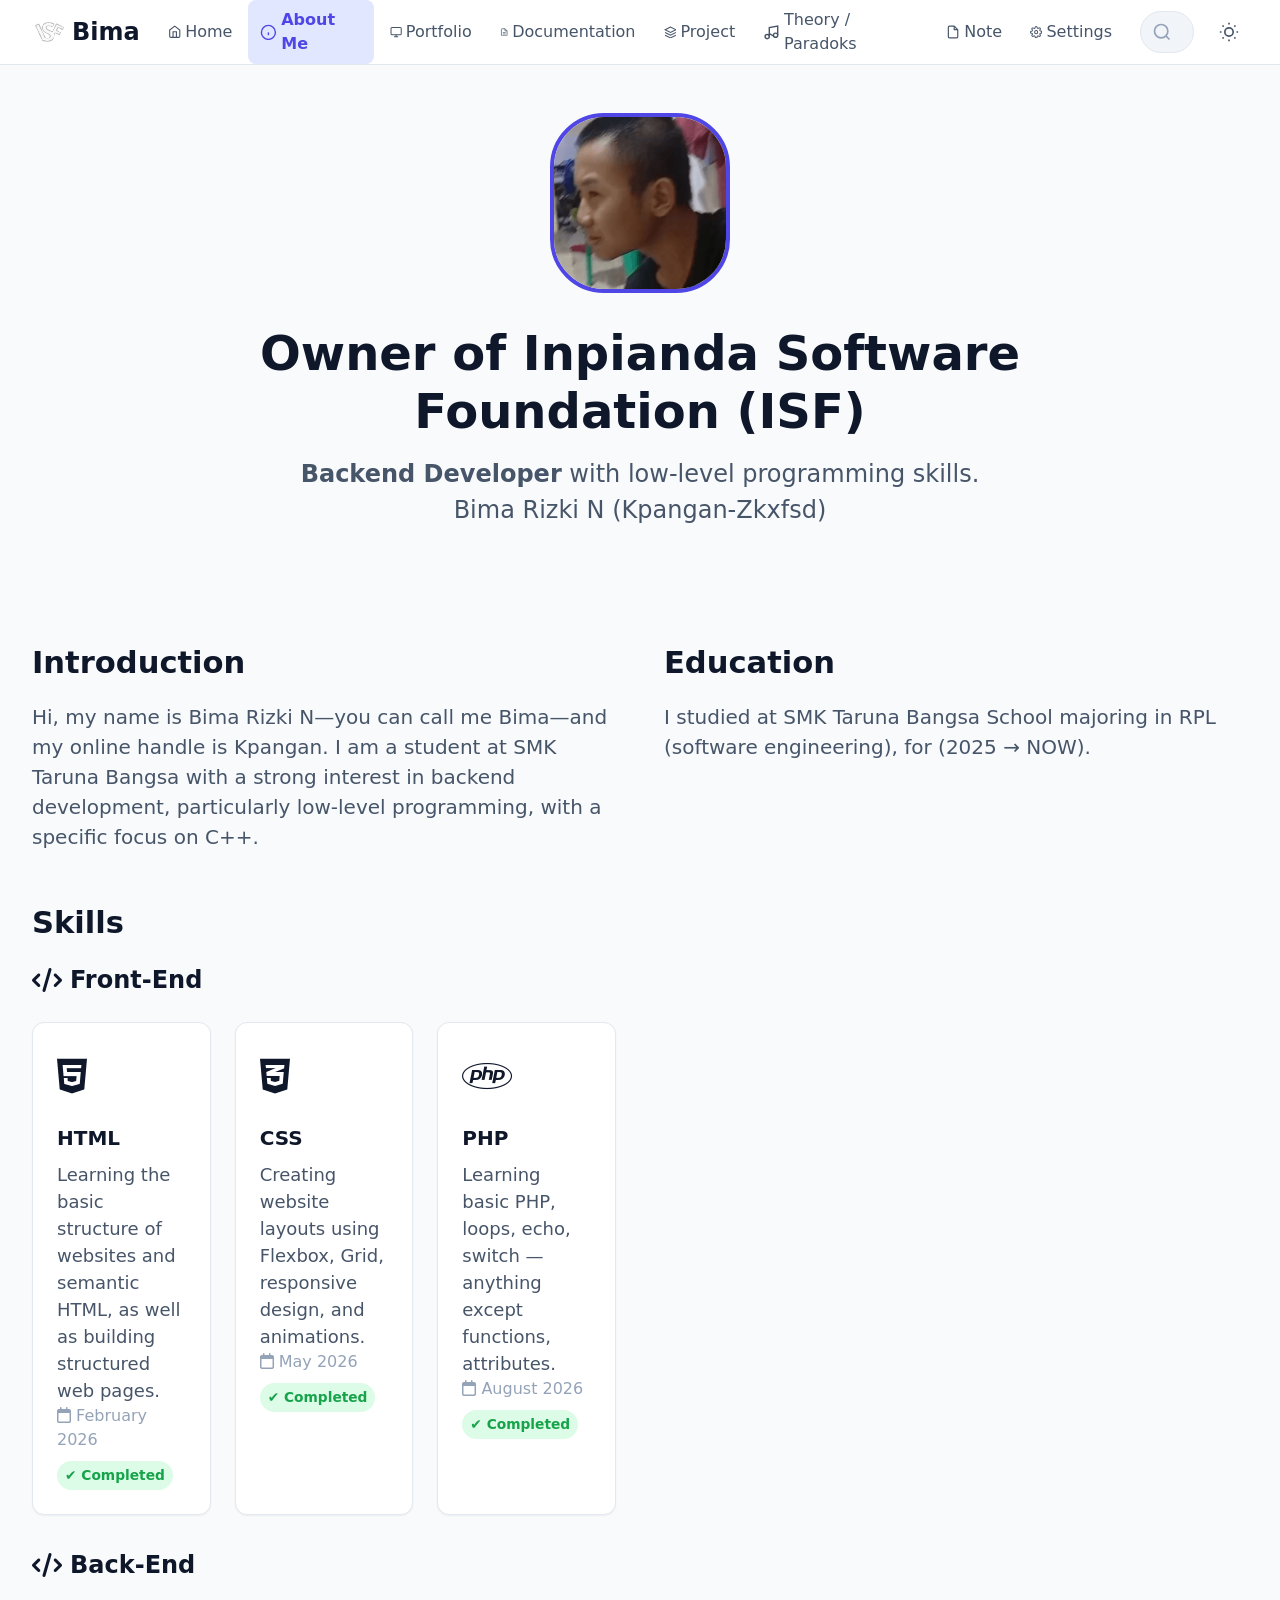
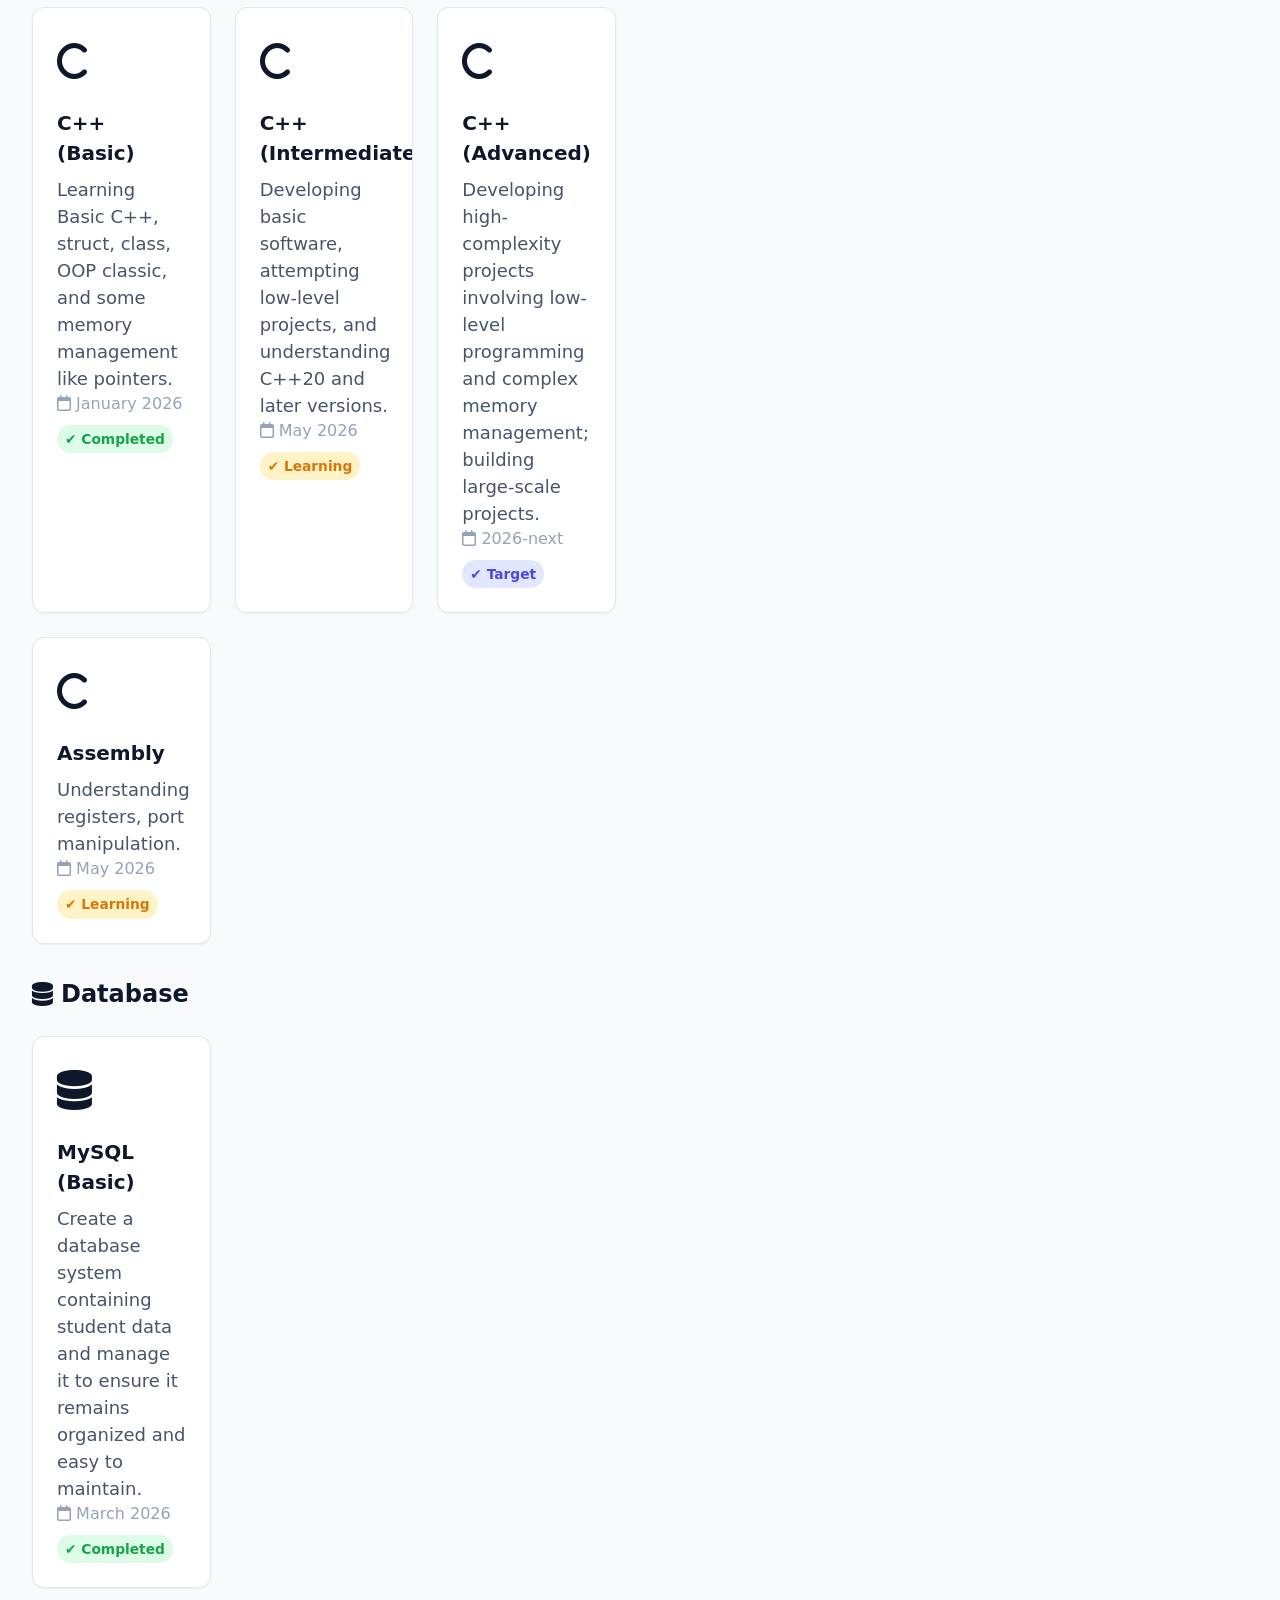
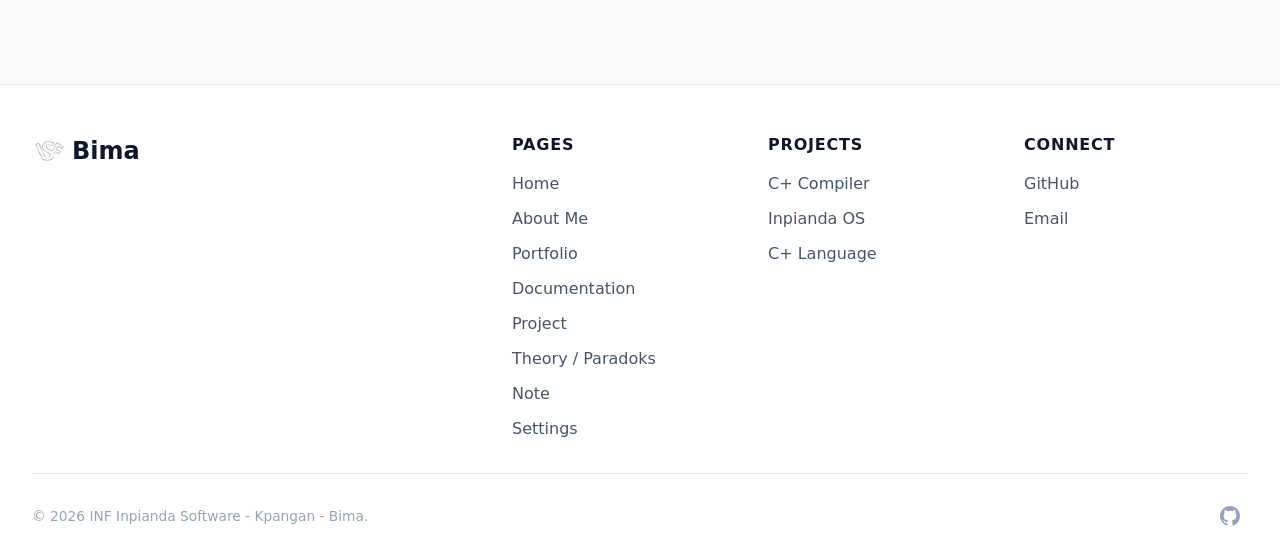
==== commit 3ec2ed2d: "baru lagi" ====
--- a/about.html
+++ b/about.html
@@ -20,9 +20,10 @@
     &quot;query-input&quot;: &quot;required name&#x3D;search_term_string&quot;
   }
 }</script>
-  <script type="module" crossorigin src="./assets/about-B2_coulx.js"></script>
-  <link rel="modulepreload" crossorigin href="./assets/main-Apfdm9d7.js">
-  <link rel="stylesheet" crossorigin href="./assets/main-C9hBhC5U.css">
+  <link rel="modulepreload" href="[data-uri]">
+  <script type="module" crossorigin src="./assets/about-BXwyVYKv.js"></script>
+  <link rel="modulepreload" crossorigin href="./assets/main-DVVjQT9R.js">
+  <link rel="stylesheet" crossorigin href="./assets/main-DaW2ikX8.css">
 <link rel="manifest" href="./manifest.webmanifest"><script id="vite-plugin-pwa:register-sw" src="./registerSW.js"></script></head>
 <body>
   <a href="#main-content" class="skip-link">Skip to main content</a>
@@ -86,7 +87,7 @@
   
   <!-- Mobile Nav Drawer -->
   <div class="mobile-nav-overlay" data-mobile-nav-overlay aria-hidden="true"></div>
-  <nav class="mobile-nav" id="mobile-nav" role="navigation" aria-label="Mobile navigation" aria-hidden="true">
+  <nav class="mobile-nav" id="mobile-nav" role="navigation" aria-label="Mobile navigation">
     <div class="mobile-nav-header">
       <img src="./assets/images/logo.svg" alt="" class="logo-img" style="width: 32px; height: 32px; border-radius: var(--radius-md);">
       <span>Inpianda Center</span>
@@ -134,6 +135,7 @@
         <div style="display: flex; align-items: center; gap: var(--space-8); flex-wrap: wrap; justify-content: center; text-align: center; max-width: 800px; margin: 0 auto;">
           <img src="./assets/images/image.png" alt="Bima Rizki N - Owner of ISF" class="about-profile-img" style="width: 180px; height: 180px; border-radius: 30%; object-fit: cover; border: 4px solid var(--color-primary); flex-shrink: 0;">
           <div>
+            <h1 class="text-4xl font-bold" style="line-height: 1.2;">Owner of <span class="highlight">Inpianda Software Foundation</span> (ISF)</h1>
             <p class="text-lg text-secondary mt-4" style="font-size: var(--text-xl);"><strong>Backend Developer</strong> with low-level programming skills.<br>Bima Rizki N (Kpangan-Zkxfsd)</p>
           </div>
         </div>
--- a/assets/main-DaW2ikX8.css
+++ b/assets/main-DaW2ikX8.css
@@ -0,0 +1 @@
+@font-face{font-family:Gitlab Mono;src:url(../fonts/GitLabMono.ttf) format("truetype");font-weight:400;font-style:normal;font-display:swap}:root{--color-white: #ffffff;--color-black: #0f172a;--color-gray-50: #f8fafc;--color-gray-100: #f1f5f9;--color-gray-200: #e2e8f0;--color-gray-300: #cbd5e1;--color-gray-400: #94a3b8;--color-gray-500: #64748b;--color-gray-600: #475569;--color-gray-700: #334155;--color-gray-800: #1e293b;--color-gray-900: #0f172a;--color-gray-950: #020617;--color-primary-50: #eef2ff;--color-primary-100: #e0e7ff;--color-primary-200: #c7d2fe;--color-primary-300: #a5b4fc;--color-primary-400: #818cf8;--color-primary-500: #6366f1;--color-primary-600: #4f46e5;--color-primary-700: #4338ca;--color-primary-800: #3730a3;--color-primary-900: #312e81;--color-primary-950: #1e1b4b;--color-accent-50: #fffbeb;--color-accent-100: #fef3c7;--color-accent-200: #fde68a;--color-accent-300: #fcd34d;--color-accent-400: #fbbf24;--color-accent-500: #f59e0b;--color-accent-600: #d97706;--color-accent-700: #b45309;--color-success-500: #22c55e;--color-success-600: #16a34a;--color-warning-500: #f59e0b;--color-warning-600: #d97706;--color-error-500: #ef4444;--color-error-600: #dc2626;--color-bg-primary: var(--color-gray-50);--color-bg-secondary: var(--color-white);--color-bg-tertiary: var(--color-gray-100);--color-bg-inverse: var(--color-gray-900);--color-text-primary: var(--color-gray-900);--color-text-secondary: var(--color-gray-600);--color-text-tertiary: var(--color-gray-400);--color-text-inverse: var(--color-white);--color-border-light: var(--color-gray-200);--color-border-medium: var(--color-gray-300);--color-border-dark: var(--color-gray-400);--color-primary: var(--color-primary-600);--color-primary-hover: var(--color-primary-700);--color-primary-light: var(--color-primary-100);--color-primary-text: var(--color-white);--color-accent: var(--color-accent-500);--color-accent-hover: var(--color-accent-600);--color-focus: var(--color-primary-500);--color-focus-ring: rgba(99, 102, 241, .3);--color-overlay: rgba(15, 23, 42, .6);--color-shadow-sm: rgba(15, 23, 42, .05);--color-shadow-md: rgba(15, 23, 42, .08);--color-shadow-lg: rgba(15, 23, 42, .12);--color-bg-primary-dark: var(--color-gray-950);--color-bg-secondary-dark: var(--color-gray-900);--color-bg-tertiary-dark: var(--color-gray-800);--color-bg-inverse-dark: var(--color-white);--color-text-primary-dark: var(--color-gray-50);--color-text-secondary-dark: var(--color-gray-300);--color-text-tertiary-dark: var(--color-gray-300);--color-text-inverse-dark: var(--color-gray-900);--color-border-light-dark: var(--color-gray-800);--color-border-medium-dark: var(--color-gray-700);--color-border-dark-dark: var(--color-gray-600);--color-primary-dark: var(--color-primary-500);--color-primary-hover-dark: var(--color-primary-400);--color-primary-light-dark: var(--color-primary-900);--color-primary-text-dark: var(--color-white);--color-accent-dark: var(--color-accent-400);--color-accent-hover-dark: var(--color-accent-300);--color-focus-dark: var(--color-primary-400);--color-focus-ring-dark: rgba(129, 140, 248, .3);--color-overlay-dark: rgba(0, 0, 0, .7);--color-shadow-sm-dark: rgba(0, 0, 0, .2);--color-shadow-md-dark: rgba(0, 0, 0, .3);--color-shadow-lg-dark: rgba(0, 0, 0, .4);--space-0: 0;--space-1: .25rem;--space-2: .5rem;--space-3: .75rem;--space-4: 1rem;--space-5: 1.25rem;--space-6: 1.5rem;--space-8: 2rem;--space-10: 2.5rem;--space-12: 3rem;--space-16: 4rem;--space-20: 5rem;--space-24: 6rem;--font-sans: system-ui, -apple-system, BlinkMacSystemFont, "Segoe UI", Roboto, "Helvetica Neue", Arial, sans-serif;--font-mono: "Gitlab Mono", ui-monospace, SFMono-Regular, "SF Mono", Menlo, Consolas, "Liberation Mono", monospace;--text-xs: clamp(.75rem, .7rem + .2vw, .875rem);--text-sm: clamp(.875rem, .8rem + .3vw, 1rem);--text-base: clamp(1rem, .95rem + .3vw, 1.125rem);--text-lg: clamp(1.125rem, 1.05rem + .4vw, 1.25rem);--text-xl: clamp(1.25rem, 1.15rem + .5vw, 1.5rem);--text-2xl: clamp(1.5rem, 1.35rem + .7vw, 2rem);--text-3xl: clamp(1.875rem, 1.6rem + 1vw, 2.5rem);--text-4xl: clamp(2.25rem, 1.8rem + 1.5vw, 3rem);--text-5xl: clamp(3rem, 2.2rem + 3vw, 4.5rem);--font-weight-normal: 400;--font-weight-medium: 500;--font-weight-semibold: 600;--font-weight-bold: 700;--line-height-tight: 1.1;--line-height-snug: 1.25;--line-height-normal: 1.5;--line-height-relaxed: 1.75;--radius-none: 0;--radius-sm: .25rem;--radius-md: .375rem;--radius-lg: .5rem;--radius-xl: .75rem;--radius-2xl: 1rem;--radius-3xl: 1.5rem;--radius-full: 9999px;--shadow-sm: 0 1px 2px 0 var(--color-shadow-sm);--shadow-md: 0 4px 6px -1px var(--color-shadow-md), 0 2px 4px -2px var(--color-shadow-md);--shadow-lg: 0 10px 15px -3px var(--color-shadow-lg), 0 4px 6px -4px var(--color-shadow-lg);--shadow-xl: 0 20px 25px -5px var(--color-shadow-lg), 0 8px 10px -6px var(--color-shadow-lg);--shadow-inner: inset 0 2px 4px 0 var(--color-shadow-sm);--shadow-sm-dark: 0 1px 2px 0 var(--color-shadow-sm-dark);--shadow-md-dark: 0 4px 6px -1px var(--color-shadow-md-dark), 0 2px 4px -2px var(--color-shadow-md-dark);--shadow-lg-dark: 0 10px 15px -3px var(--color-shadow-lg-dark), 0 4px 6px -4px var(--color-shadow-lg-dark);--shadow-xl-dark: 0 20px 25px -5px var(--color-shadow-lg-dark), 0 8px 10px -6px var(--color-shadow-lg-dark);--transition-fast: .15s ease;--transition-base: .2s ease;--transition-slow: .3s ease;--z-dropdown: 100;--z-sticky: 200;--z-fixed: 300;--z-modal-backdrop: 400;--z-modal: 500;--z-popover: 600;--z-tooltip: 700;--z-toast: 800;--container-sm: 640px;--container-md: 768px;--container-lg: 1024px;--container-xl: 1280px;--container-2xl: 1536px;--container-full: 100%}@media (prefers-color-scheme: dark){:root:not([data-theme=light]){--color-bg-primary: var(--color-bg-primary-dark);--color-bg-secondary: var(--color-bg-secondary-dark);--color-bg-tertiary: var(--color-bg-tertiary-dark);--color-bg-inverse: var(--color-bg-inverse-dark);--color-text-primary: var(--color-text-primary-dark);--color-text-secondary: var(--color-text-secondary-dark);--color-text-tertiary: var(--color-text-tertiary-dark);--color-text-inverse: var(--color-text-inverse-dark);--color-border-light: var(--color-border-light-dark);--color-border-medium: var(--color-border-medium-dark);--color-border-dark: var(--color-border-dark-dark);--color-primary: var(--color-primary-dark);--color-primary-hover: var(--color-primary-hover-dark);--color-primary-light: var(--color-primary-light-dark);--color-primary-text: var(--color-primary-text-dark);--color-accent: var(--color-accent-dark);--color-accent-hover: var(--color-accent-hover-dark);--color-focus: var(--color-focus-dark);--color-focus-ring: var(--color-focus-ring-dark);--color-overlay: var(--color-overlay-dark);--color-shadow-sm: var(--color-shadow-sm-dark);--color-shadow-md: var(--color-shadow-md-dark);--color-shadow-lg: var(--color-shadow-lg-dark)}}[data-theme=light]{--color-bg-primary: var(--color-gray-50);--color-bg-secondary: var(--color-white);--color-bg-tertiary: var(--color-gray-100);--color-bg-inverse: var(--color-gray-900);--color-text-primary: var(--color-gray-900);--color-text-secondary: var(--color-gray-600);--color-text-tertiary: var(--color-gray-400);--color-text-inverse: var(--color-white);--color-border-light: var(--color-gray-200);--color-border-medium: var(--color-gray-300);--color-border-dark: var(--color-gray-400);--color-primary: var(--color-primary-600);--color-primary-hover: var(--color-primary-700);--color-primary-light: var(--color-primary-100);--color-primary-text: var(--color-white);--color-accent: var(--color-accent-500);--color-accent-hover: var(--color-accent-600);--color-focus: var(--color-primary-500);--color-focus-ring: rgba(99, 102, 241, .3);--color-overlay: rgba(15, 23, 42, .6);--color-shadow-sm: rgba(15, 23, 42, .05);--color-shadow-md: rgba(15, 23, 42, .08);--color-shadow-lg: rgba(15, 23, 42, .12)}*,*:before,*:after{box-sizing:border-box;margin:0;padding:0}html{font-size:16px;scroll-behavior:smooth;-webkit-text-size-adjust:100%;-moz-tab-size:4;tab-size:4}@media (prefers-reduced-motion: reduce){html{scroll-behavior:auto}*,*:before,*:after{animation-duration:.01ms!important;animation-iteration-count:1!important;transition-duration:.01ms!important}}body{font-family:var(--font-sans);font-size:var(--text-base);line-height:var(--line-height-normal);color:var(--color-text-primary);background-color:var(--color-bg-primary);-webkit-font-smoothing:antialiased;-moz-osx-font-smoothing:grayscale;text-rendering:optimizeLegibility}img,picture,video,canvas,svg{display:block;max-width:100%;height:auto}input,button,textarea,select{font:inherit;color:inherit}a{color:inherit;text-decoration:none}ul,ol{list-style:none}address{font-style:normal}:focus{outline:none}:focus-visible{outline:2px solid var(--color-focus);outline-offset:2px}:focus:not(:focus-visible){outline:none}::selection{background-color:var(--color-primary-light);color:var(--color-primary)}@media (prefers-color-scheme: dark){::selection{background-color:var(--color-primary-light-dark);color:var(--color-primary-text-dark)}}*{scrollbar-width:thin;scrollbar-color:var(--color-border-medium) transparent}*::-webkit-scrollbar{width:8px;height:8px}*::-webkit-scrollbar-track{background:transparent}*::-webkit-scrollbar-thumb{background-color:var(--color-border-medium);border-radius:var(--radius-full);border:2px solid transparent;background-clip:content-box}*::-webkit-scrollbar-thumb:hover{background-color:var(--color-border-dark)}.btn{display:inline-flex;align-items:center;justify-content:center;gap:var(--space-2);padding:var(--space-2) var(--space-4);font-size:var(--text-sm);font-weight:var(--font-weight-medium);line-height:var(--line-height-normal);border:none;border-radius:var(--radius-lg);cursor:pointer;transition:all var(--transition-base);white-space:nowrap;-webkit-user-select:none;user-select:none;text-decoration:none}.btn:disabled,.btn[aria-disabled=true]{opacity:.5;cursor:not-allowed;pointer-events:none}.btn-primary{background-color:var(--color-primary);color:var(--color-primary-text);box-shadow:var(--shadow-sm)}.btn-primary:hover:not(:disabled){background-color:var(--color-primary-hover);transform:translateY(-1px);box-shadow:var(--shadow-md)}.btn-primary:active:not(:disabled){transform:translateY(0)}.btn-secondary{background-color:var(--color-bg-tertiary);color:var(--color-text-primary);border:1px solid var(--color-border-medium)}.btn-secondary:hover:not(:disabled){background-color:var(--color-border-light);border-color:var(--color-border-dark)}.btn-ghost{background-color:transparent;color:var(--color-text-secondary)}.btn-ghost:hover:not(:disabled){background-color:var(--color-bg-tertiary);color:var(--color-text-primary)}.btn-outline{background-color:transparent;color:var(--color-primary);border:1px solid var(--color-primary)}.btn-outline:hover:not(:disabled){background-color:var(--color-primary-light)}.btn-sm{padding:var(--space-1) var(--space-3);font-size:var(--text-xs)}.btn-lg{padding:var(--space-3) var(--space-6);font-size:var(--text-base)}.btn-xl{padding:var(--space-4) var(--space-8);font-size:var(--text-lg)}.btn-full{width:100%}.btn-icon{display:inline-flex;align-items:center;justify-content:center;gap:var(--space-1);padding:var(--space-2) var(--space-4);font-size:var(--text-sm);font-weight:var(--font-weight-medium);border:none;border-radius:var(--radius-lg);cursor:pointer;transition:all var(--transition-base);text-decoration:none}.btn-icon svg{width:1rem;height:1rem}.link{color:var(--color-primary);font-weight:var(--font-weight-medium);transition:color var(--transition-fast)}.link:hover{color:var(--color-primary-hover);text-decoration:underline}.link:focus-visible{border-radius:var(--radius-sm)}.card{background-color:var(--color-bg-secondary);border:1px solid var(--color-border-light);border-radius:var(--radius-xl);box-shadow:var(--shadow-sm);overflow:hidden;transition:all var(--transition-base)}.card:hover{box-shadow:var(--shadow-md);border-color:var(--color-border-medium)}.card-header{padding:var(--space-5);border-bottom:1px solid var(--color-border-light)}.card-body{padding:var(--space-5)}.card-footer{padding:var(--space-5);border-top:1px solid var(--color-border-light);background-color:var(--color-bg-tertiary)}.form-group{margin-bottom:var(--space-4)}.form-label{display:block;margin-bottom:var(--space-1);font-size:var(--text-sm);font-weight:var(--font-weight-medium);color:var(--color-text-primary)}.form-input,.form-select,.form-textarea{width:100%;padding:var(--space-2) var(--space-3);font-size:var(--text-base);line-height:var(--line-height-normal);color:var(--color-text-primary);background-color:var(--color-bg-secondary);border:1px solid var(--color-border-medium);border-radius:var(--radius-lg);transition:all var(--transition-fast)}.form-input:focus,.form-select:focus,.form-textarea:focus{border-color:var(--color-focus);box-shadow:0 0 0 3px var(--color-focus-ring)}.form-input::placeholder,.form-textarea::placeholder{color:var(--color-text-tertiary)}.form-input:disabled,.form-select:disabled,.form-textarea:disabled{background-color:var(--color-bg-tertiary);color:var(--color-text-tertiary);cursor:not-allowed}.form-error{margin-top:var(--space-1);font-size:var(--text-xs);color:var(--color-error-500)}.form-help{margin-top:var(--space-1);font-size:var(--text-xs);color:var(--color-text-tertiary)}.form-check{display:flex;align-items:center;gap:var(--space-2);cursor:pointer}.form-check-input{width:1.125rem;height:1.125rem;accent-color:var(--color-primary);cursor:pointer}.form-check-label{font-size:var(--text-sm);color:var(--color-text-secondary);cursor:pointer}.badge{display:inline-flex;align-items:center;padding:var(--space-1) var(--space-2);font-size:var(--text-xs);font-weight:var(--font-weight-semibold);border-radius:var(--radius-full);white-space:nowrap}.badge-primary{background-color:var(--color-primary-light);color:var(--color-primary)}.badge-success{background-color:#dcfce7;color:var(--color-success-600)}.badge-warning{background-color:#fef3c7;color:var(--color-warning-600)}.badge-error{background-color:#fee2e2;color:var(--color-error-600)}.badge-neutral{background-color:var(--color-bg-tertiary);color:var(--color-text-secondary)}.avatar{display:inline-flex;align-items:center;justify-content:center;width:2.5rem;height:2.5rem;font-size:var(--text-base);font-weight:var(--font-weight-semibold);color:var(--color-primary-text);background-color:var(--color-primary);border-radius:var(--radius-full);overflow:hidden}.avatar img{width:100%;height:100%;object-fit:cover}.avatar-sm{width:1.75rem;height:1.75rem;font-size:var(--text-xs)}.avatar-lg{width:3.5rem;height:3.5rem;font-size:var(--text-lg)}.avatar-xl{width:4.5rem;height:4.5rem;font-size:var(--text-xl)}.alert{display:flex;align-items:flex-start;gap:var(--space-3);padding:var(--space-4);border-radius:var(--radius-lg);border:1px solid transparent}.alert-info{background-color:var(--color-primary-light);border-color:var(--color-primary);color:var(--color-primary-800)}.alert-success{background-color:#dcfce7;border-color:var(--color-success-500);color:var(--color-success-600)}.alert-warning{background-color:#fef3c7;border-color:var(--color-warning-500);color:var(--color-warning-600)}.alert-error{background-color:#fee2e2;border-color:var(--color-error-500);color:var(--color-error-600)}.divider{height:1px;background-color:var(--color-border-light);border:none;margin:var(--space-6) 0}.divider-vertical{width:1px;height:auto;min-height:2rem;margin:0 var(--space-4)}.tooltip{position:relative;display:inline-block}.tooltip:after{content:attr(data-tooltip);position:absolute;bottom:100%;left:50%;transform:translate(-50%);padding:var(--space-1) var(--space-2);font-size:var(--text-xs);font-weight:var(--font-weight-medium);color:var(--color-text-inverse);background-color:var(--color-text-primary);border-radius:var(--radius-md);white-space:nowrap;opacity:0;visibility:hidden;transition:all var(--transition-fast);z-index:var(--z-tooltip);pointer-events:none;margin-bottom:var(--space-1)}.tooltip:before{content:"";position:absolute;bottom:100%;left:50%;transform:translate(-50%);border:4px solid transparent;border-top-color:var(--color-text-primary);opacity:0;visibility:hidden;transition:all var(--transition-fast);z-index:var(--z-tooltip);pointer-events:none;margin-bottom:var(--space-1)}.tooltip:hover:after,.tooltip:hover:before{opacity:1;visibility:visible}.skeleton{background:linear-gradient(90deg,var(--color-bg-tertiary) 25%,var(--color-border-light) 50%,var(--color-bg-tertiary) 75%);background-size:200% 100%;animation:skeleton-loading 1.5s infinite;border-radius:var(--radius-md)}@keyframes skeleton-loading{0%{background-position:200% 0}to{background-position:-200% 0}}.skip-link{position:absolute;top:-100%;left:var(--space-4);padding:var(--space-2) var(--space-4);font-weight:var(--font-weight-medium);color:var(--color-white);background-color:var(--color-primary);border-radius:var(--radius-lg);z-index:var(--z-toast);transition:top var(--transition-fast)}.skip-link:focus{top:var(--space-4)}.visually-hidden{position:absolute;width:1px;height:1px;padding:0;margin:-1px;overflow:hidden;clip:rect(0,0,0,0);white-space:nowrap;border:0}.container{width:100%;max-width:var(--container-xl);margin:0 auto;padding:0 var(--space-4)}@media (min-width: 640px){.container{padding:0 var(--space-6)}}@media (min-width: 1024px){.container{padding:0 var(--space-8)}}.container-sm{max-width:var(--container-sm)}.container-md{max-width:var(--container-md)}.container-lg{max-width:var(--container-lg)}.container-2xl{max-width:var(--container-2xl)}.container-full{max-width:100%}.grid{display:grid;gap:var(--space-6)}.grid-cols-1{grid-template-columns:repeat(1,1fr)}.grid-cols-2{grid-template-columns:repeat(2,1fr)}.grid-cols-3{grid-template-columns:repeat(3,1fr)}.grid-cols-4{grid-template-columns:repeat(4,1fr)}.grid-cols-12{grid-template-columns:repeat(12,1fr)}@media (min-width: 640px){.sm\:grid-cols-2{grid-template-columns:repeat(2,1fr)}.sm\:grid-cols-3{grid-template-columns:repeat(3,1fr)}}@media (min-width: 768px){.md\:grid-cols-2{grid-template-columns:repeat(2,1fr)}.md\:grid-cols-3{grid-template-columns:repeat(3,1fr)}.md\:grid-cols-4{grid-template-columns:repeat(4,1fr)}}@media (min-width: 1024px){.lg\:grid-cols-2{grid-template-columns:repeat(2,1fr)}.lg\:grid-cols-3{grid-template-columns:repeat(3,1fr)}.lg\:grid-cols-4{grid-template-columns:repeat(4,1fr)}.lg\:grid-cols-5{grid-template-columns:repeat(5,1fr)}.lg\:grid-cols-6{grid-template-columns:repeat(6,1fr)}}@media (min-width: 1280px){.xl\:grid-cols-4{grid-template-columns:repeat(4,1fr)}}.gap-1{gap:var(--space-1)}.gap-2{gap:var(--space-2)}.gap-3{gap:var(--space-3)}.gap-4{gap:var(--space-4)}.gap-6{gap:var(--space-6)}.gap-8{gap:var(--space-8)}.flex{display:flex}.inline-flex{display:inline-flex}.flex-col{flex-direction:column}.flex-wrap{flex-wrap:wrap}.flex-1{flex:1 1 0%}.flex-auto{flex:1 1 auto}.flex-initial{flex:0 1 auto}.flex-none{flex:none}.items-center{align-items:center}.items-start{align-items:flex-start}.items-end{align-items:flex-end}.items-stretch{align-items:stretch}.justify-center{justify-content:center}.justify-start{justify-content:flex-start}.justify-end{justify-content:flex-end}.justify-between{justify-content:space-between}.justify-around{justify-content:space-around}.p-0{padding:var(--space-0)}.p-1{padding:var(--space-1)}.p-2{padding:var(--space-2)}.p-3{padding:var(--space-3)}.p-4{padding:var(--space-4)}.p-5{padding:var(--space-5)}.p-6{padding:var(--space-6)}.p-8{padding:var(--space-8)}.p-10{padding:var(--space-10)}.p-12{padding:var(--space-12)}.px-2{padding-left:var(--space-2);padding-right:var(--space-2)}.px-3{padding-left:var(--space-3);padding-right:var(--space-3)}.px-4{padding-left:var(--space-4);padding-right:var(--space-4)}.px-6{padding-left:var(--space-6);padding-right:var(--space-6)}.px-8{padding-left:var(--space-8);padding-right:var(--space-8)}.py-2{padding-top:var(--space-2);padding-bottom:var(--space-2)}.py-3{padding-top:var(--space-3);padding-bottom:var(--space-3)}.py-4{padding-top:var(--space-4);padding-bottom:var(--space-4)}.py-6{padding-top:var(--space-6);padding-bottom:var(--space-6)}.py-8{padding-top:var(--space-8);padding-bottom:var(--space-8)}.py-12{padding-top:var(--space-12);padding-bottom:var(--space-12)}.py-16{padding-top:var(--space-16);padding-bottom:var(--space-16)}.py-20{padding-top:var(--space-20);padding-bottom:var(--space-20)}.m-0{margin:var(--space-0)}.m-auto{margin:auto}.mx-auto{margin-left:auto;margin-right:auto}.my-auto{margin-top:auto;margin-bottom:auto}.mt-1{margin-top:var(--space-1)}.mt-2{margin-top:var(--space-2)}.mt-3{margin-top:var(--space-3)}.mt-4{margin-top:var(--space-4)}.mt-6{margin-top:var(--space-6)}.mt-8{margin-top:var(--space-8)}.mt-12{margin-top:var(--space-12)}.mb-1{margin-bottom:var(--space-1)}.mb-2{margin-bottom:var(--space-2)}.mb-3{margin-bottom:var(--space-3)}.mb-4{margin-bottom:var(--space-4)}.mb-6{margin-bottom:var(--space-6)}.mb-8{margin-bottom:var(--space-8)}.mb-12{margin-bottom:var(--space-12)}.text-xs{font-size:var(--text-xs)}.text-sm{font-size:var(--text-sm)}.text-base{font-size:var(--text-base)}.text-lg{font-size:var(--text-lg)}.text-xl{font-size:var(--text-xl)}.text-2xl{font-size:var(--text-2xl)}.text-3xl{font-size:var(--text-3xl)}.text-4xl{font-size:var(--text-4xl)}.text-5xl{font-size:var(--text-5xl)}.font-normal{font-weight:var(--font-weight-normal)}.font-medium{font-weight:var(--font-weight-medium)}.font-semibold{font-weight:var(--font-weight-semibold)}.font-bold{font-weight:var(--font-weight-bold)}.leading-tight{line-height:var(--line-height-tight)}.leading-snug{line-height:var(--line-height-snug)}.leading-normal{line-height:var(--line-height-normal)}.leading-relaxed{line-height:var(--line-height-relaxed)}.text-primary{color:var(--color-text-primary)}.text-secondary{color:var(--color-text-secondary)}.text-tertiary{color:var(--color-text-tertiary)}.text-inverse{color:var(--color-text-inverse)}.text-brand{color:var(--color-primary)}.text-accent{color:var(--color-accent)}.text-success{color:var(--color-success-600)}.text-warning{color:var(--color-warning-600)}.text-error{color:var(--color-error-600)}.text-center{text-align:center}.text-left{text-align:left}.text-right{text-align:right}.truncate{overflow:hidden;text-overflow:ellipsis;white-space:nowrap}.break-words{overflow-wrap:break-word}.block{display:block}.inline-block{display:inline-block}.hidden{display:none}.invisible{visibility:hidden}@media (min-width: 640px){.sm\:block{display:block}.sm\:hidden{display:none}.sm\:flex{display:flex}}@media (min-width: 768px){.md\:block{display:block}.md\:hidden{display:none}.md\:flex{display:flex}}@media (min-width: 1024px){.lg\:block{display:block}.lg\:hidden{display:none}.lg\:flex{display:flex}}.relative{position:relative}.absolute{position:absolute}.fixed{position:fixed}.sticky{position:sticky}.inset-0{top:0;right:0;bottom:0;left:0}.top-0{top:0}.right-0{right:0}.bottom-0{bottom:0}.left-0{left:0}.z-10{z-index:10}.z-20{z-index:20}.z-30{z-index:30}.z-40{z-index:40}.z-50{z-index:50}.overflow-hidden{overflow:hidden}.overflow-auto{overflow:auto}.overflow-x-auto{overflow-x:auto}.overflow-y-auto{overflow-y:auto}.border{border:1px solid var(--color-border-medium)}.border-t{border-top:1px solid var(--color-border-light)}.border-b{border-bottom:1px solid var(--color-border-light)}.border-l{border-left:1px solid var(--color-border-light)}.border-r{border-right:1px solid var(--color-border-light)}.border-none{border:none}.rounded-none{border-radius:var(--radius-none)}.rounded-sm{border-radius:var(--radius-sm)}.rounded{border-radius:var(--radius-md)}.rounded-md{border-radius:var(--radius-lg)}.rounded-lg{border-radius:var(--radius-xl)}.rounded-xl{border-radius:var(--radius-2xl)}.rounded-full{border-radius:var(--radius-full)}.shadow-none{box-shadow:none}.shadow-sm{box-shadow:var(--shadow-sm)}.shadow,.shadow-md{box-shadow:var(--shadow-md)}.shadow-lg{box-shadow:var(--shadow-lg)}.shadow-xl{box-shadow:var(--shadow-xl)}.shadow-inner{box-shadow:var(--shadow-inner)}.bg-primary{background-color:var(--color-bg-primary)}.bg-secondary{background-color:var(--color-bg-secondary)}.bg-tertiary{background-color:var(--color-bg-tertiary)}.bg-inverse{background-color:var(--color-bg-inverse)}.bg-brand{background-color:var(--color-primary)}.bg-brand-light{background-color:var(--color-primary-light)}.bg-accent{background-color:var(--color-accent)}.transition{transition:all var(--transition-base)}.transition-fast{transition:all var(--transition-fast)}.transition-slow{transition:all var(--transition-slow)}.transition-colors{transition:color var(--transition-base),background-color var(--transition-base),border-color var(--transition-base),fill var(--transition-base),stroke var(--transition-base)}.transition-transform{transition:transform var(--transition-base)}.transition-opacity{transition:opacity var(--transition-base)}.transform{transform:translate(0)}.scale-95{transform:scale(.95)}.scale-100{transform:scale(1)}.scale-105{transform:scale(1.05)}.scale-110{transform:scale(1.1)}.animate-spin{animation:spin 1s linear infinite}.animate-pulse{animation:pulse 2s cubic-bezier(.4,0,.6,1) infinite}.animate-bounce{animation:bounce 1s infinite}.animate-fade-in{animation:fade-in var(--transition-base) ease-out}.animate-slide-up{animation:slide-up var(--transition-base) ease-out}.animate-slide-down{animation:slide-down var(--transition-base) ease-out}@keyframes spin{0%{transform:rotate(0)}to{transform:rotate(360deg)}}@keyframes pulse{0%,to{opacity:1}50%{opacity:.5}}@keyframes bounce{0%,to{transform:translateY(-5%)}50%{transform:translateY(0)}}@keyframes fade-in{0%{opacity:0}to{opacity:1}}@keyframes slide-up{0%{opacity:0;transform:translateY(10px)}to{opacity:1;transform:translateY(0)}}@keyframes slide-down{0%{opacity:0;transform:translateY(-10px)}to{opacity:1;transform:translateY(0)}}.cursor-pointer{cursor:pointer}.cursor-not-allowed{cursor:not-allowed}.select-none{-webkit-user-select:none;user-select:none}.select-auto{-webkit-user-select:auto;user-select:auto}.aspect-square{aspect-ratio:1 / 1}.aspect-video{aspect-ratio:16 / 9}.aspect-photo{aspect-ratio:4 / 3}.object-cover{object-fit:cover}.object-contain{object-fit:contain}.object-fill{object-fit:fill}@media print{.no-print{display:none!important}.print-only{display:block!important}}.site-header{position:sticky;top:0;z-index:var(--z-sticky);background-color:var(--color-bg-secondary);border-bottom:1px solid var(--color-border-light);-webkit-backdrop-filter:blur(8px);backdrop-filter:blur(8px)}.site-header .container{display:flex;align-items:center;justify-content:space-between;height:4rem;gap:var(--space-4)}.logo{display:flex;align-items:center;gap:var(--space-2);font-size:var(--text-xl);font-weight:var(--font-weight-bold);color:var(--color-text-primary);text-decoration:none;flex-shrink:0}.logo:hover{color:var(--color-primary)}.logo-icon{width:2.5rem;height:2.5rem;border-radius:var(--radius-lg);background:linear-gradient(135deg,var(--color-primary),var(--color-accent));display:flex;align-items:center;justify-content:center;color:#fff;font-weight:var(--font-weight-bold);font-size:var(--text-lg)}.nav-desktop{display:none;align-items:center;gap:var(--space-1)}@media (min-width: 768px){.nav-desktop{display:flex}}.nav-link{display:flex;align-items:center;gap:var(--space-1);padding:var(--space-2) var(--space-3);font-size:var(--text-sm);font-weight:var(--font-weight-medium);color:var(--color-text-secondary);border-radius:var(--radius-lg);transition:all var(--transition-fast)}.nav-link:hover,.nav-link.active{color:var(--color-primary);background-color:var(--color-primary-light)}.nav-link.active{font-weight:var(--font-weight-semibold)}.mobile-menu-btn{display:flex;align-items:center;justify-content:center;width:2.5rem;height:2.5rem;padding:0;background:none;border:none;border-radius:var(--radius-lg);color:var(--color-text-primary);cursor:pointer;transition:background-color var(--transition-fast)}@media (min-width: 768px){.mobile-menu-btn{display:none}}.mobile-menu-btn:hover{background-color:var(--color-bg-tertiary)}.mobile-nav{position:fixed;top:0;right:-100%;width:100%;max-width:280px;height:100vh;background-color:var(--color-bg-secondary);border-left:1px solid var(--color-border-light);z-index:var(--z-modal);transition:right var(--transition-base);display:flex;flex-direction:column;box-shadow:var(--shadow-xl)}.mobile-nav.open{right:0}.mobile-nav-overlay{position:fixed;top:0;right:0;bottom:0;left:0;background-color:var(--color-overlay);opacity:0;visibility:hidden;z-index:calc(var(--z-modal) - 1);transition:all var(--transition-base)}.mobile-nav-overlay.visible{opacity:1;visibility:visible}.mobile-nav-header{display:flex;align-items:center;justify-content:space-between;padding:var(--space-4);border-bottom:1px solid var(--color-border-light)}.mobile-nav-close{display:flex;align-items:center;justify-content:center;width:2.5rem;height:2.5rem;background:none;border:none;border-radius:var(--radius-lg);color:var(--color-text-secondary);cursor:pointer}.mobile-nav-close:hover{background-color:var(--color-bg-tertiary);color:var(--color-text-primary)}.mobile-nav-links{flex:1;padding:var(--space-4);display:flex;flex-direction:column;gap:var(--space-1);overflow-y:auto}.mobile-nav-link{display:flex;align-items:center;gap:var(--space-3);padding:var(--space-3) var(--space-4);font-size:var(--text-base);font-weight:var(--font-weight-medium);color:var(--color-text-secondary);border-radius:var(--radius-lg);transition:all var(--transition-fast)}.mobile-nav-link:hover,.mobile-nav-link.active{color:var(--color-primary);background-color:var(--color-primary-light)}.search-wrapper{position:relative;flex:1;max-width:400px}.search-input{width:100%;padding:var(--space-2) var(--space-3) var(--space-2) 2.5rem;font-size:var(--text-sm);color:var(--color-text-primary);background-color:var(--color-bg-tertiary);border:1px solid var(--color-border-light);border-radius:var(--radius-full);transition:all var(--transition-fast)}.search-input:focus{border-color:var(--color-focus);box-shadow:0 0 0 3px var(--color-focus-ring);background-color:var(--color-bg-secondary)}.search-icon{position:absolute;left:var(--space-3);top:50%;transform:translateY(-50%);width:1.25rem;height:1.25rem;color:var(--color-text-tertiary);pointer-events:none}.theme-toggle{display:flex;align-items:center;justify-content:center;width:2.5rem;height:2.5rem;background:none;border:none;border-radius:var(--radius-full);color:var(--color-text-secondary);cursor:pointer;transition:all var(--transition-fast)}.theme-toggle:hover{background-color:var(--color-bg-tertiary);color:var(--color-text-primary)}.theme-toggle svg{width:1.25rem;height:1.25rem}.theme-toggle .sun-icon{display:none}.theme-toggle .moon-icon,[data-theme=light] .theme-toggle .sun-icon{display:block}[data-theme=light] .theme-toggle .moon-icon{display:none}.main-content{min-height:calc(100vh - 12rem)}.site-footer{background-color:var(--color-bg-secondary);border-top:1px solid var(--color-border-light);padding:var(--space-12) 0 var(--space-6);margin-top:auto}.footer-grid{display:grid;gap:var(--space-8);margin-bottom:var(--space-8)}@media (min-width: 768px){.footer-grid{grid-template-columns:2fr repeat(3,1fr)}}.footer-brand .logo{margin-bottom:var(--space-3)}.footer-tagline{color:var(--color-text-secondary);font-size:var(--text-sm);line-height:var(--line-height-relaxed)}.footer-title{font-size:var(--text-sm);font-weight:var(--font-weight-semibold);color:var(--color-text-primary);margin-bottom:var(--space-3);text-transform:uppercase;letter-spacing:.05em}.footer-links{display:flex;flex-direction:column;gap:var(--space-2)}.footer-link{font-size:var(--text-sm);color:var(--color-text-secondary);transition:color var(--transition-fast)}.footer-link:hover{color:var(--color-primary)}.footer-bottom{padding-top:var(--space-6);border-top:1px solid var(--color-border-light);display:flex;flex-direction:column;align-items:center;gap:var(--space-3);text-align:center}@media (min-width: 640px){.footer-bottom{flex-direction:row;justify-content:space-between}}.copyright{font-size:var(--text-xs);color:var(--color-text-tertiary)}.footer-social{display:flex;gap:var(--space-4)}.social-link{display:flex;align-items:center;justify-content:center;width:2.25rem;height:2.25rem;color:var(--color-text-tertiary);border-radius:var(--radius-full);transition:all var(--transition-fast)}.social-link:hover{color:var(--color-primary);background-color:var(--color-primary-light)}.social-link svg{width:1.25rem;height:1.25rem}.hero{padding:var(--space-16) 0}.hero-content{display:grid;gap:var(--space-8);align-items:center}@media (min-width: 1024px){.hero-content{grid-template-columns:1fr 1fr}}.hero-badge{display:inline-flex;align-items:center;gap:var(--space-2);padding:var(--space-1) var(--space-3);font-size:var(--text-xs);font-weight:var(--font-weight-semibold);color:var(--color-primary);background-color:var(--color-primary-light);border-radius:var(--radius-full);width:fit-content;animation:slide-up var(--transition-slow) ease-out}.hero-title{font-size:var(--text-4xl);font-weight:var(--font-weight-bold);line-height:var(--line-height-tight);color:var(--color-text-primary);animation:slide-up var(--transition-slow) ease-out .1s both}.hero-title .highlight{color:var(--color-primary)}.hero-description{font-size:var(--text-lg);color:var(--color-text-secondary);line-height:var(--line-height-relaxed);max-width:32rem;animation:slide-up var(--transition-slow) ease-out .2s both}.hero-actions{display:flex;flex-wrap:wrap;gap:var(--space-3);animation:slide-up var(--transition-slow) ease-out .3s both}.hero-stats{display:flex;flex-wrap:wrap;gap:var(--space-8);margin-top:var(--space-4);animation:slide-up var(--transition-slow) ease-out .4s both}.stat-item{display:flex;flex-direction:column;gap:var(--space-1)}.stat-value{font-size:var(--text-3xl);font-weight:var(--font-weight-bold);color:var(--color-text-primary);line-height:var(--line-height-tight)}.stat-label{font-size:var(--text-sm);color:var(--color-text-secondary)}.hero-visual{position:relative;animation:fade-in var(--transition-slow) ease-out .5s both}.section{padding:var(--space-16) 0}.section-header{text-align:center;max-width:48rem;margin:0 auto var(--space-12)}.section-badge{display:inline-block;margin-bottom:var(--space-3)}.section-title{font-size:var(--text-3xl);font-weight:var(--font-weight-bold);color:var(--color-text-primary);margin-bottom:var(--space-3)}.section-description{font-size:var(--text-lg);color:var(--color-text-secondary);line-height:var(--line-height-relaxed)}.project-image{position:relative;aspect-ratio:16 / 10;overflow:hidden;border-radius:var(--radius-xl) var(--radius-xl) 0 0;background-color:var(--color-bg-tertiary)}.project-image img{width:100%;height:100%;object-fit:cover;transition:transform var(--transition-slow)}.project-content{flex:1;display:flex;flex-direction:column;padding:var(--space-5)}.project-meta{display:flex;flex-wrap:wrap;gap:var(--space-2);margin-bottom:var(--space-2)}.project-title{font-size:var(--text-xl);font-weight:var(--font-weight-semibold);color:var(--color-text-primary);margin-bottom:var(--space-2)}.project-description{flex:1;font-size:var(--text-sm);color:var(--color-text-secondary);line-height:var(--line-height-relaxed);margin-bottom:var(--space-4)}.project-tags{display:flex;flex-wrap:wrap;gap:var(--space-2);margin-bottom:var(--space-4)}.project-footer{display:flex;align-items:center;justify-content:space-between;padding-top:var(--space-4);border-top:1px solid var(--color-border-light)}.project-link{display:inline-flex;align-items:center;gap:var(--space-1);font-size:var(--text-sm);font-weight:var(--font-weight-medium);color:var(--color-primary);transition:color var(--transition-fast)}.project-link:hover{color:var(--color-primary-hover);gap:var(--space-2)}.form-page{max-width:48rem;margin:0 auto}.form-card{padding:var(--space-8)}.form-title{font-size:var(--text-2xl);font-weight:var(--font-weight-bold);margin-bottom:var(--space-1)}.form-subtitle{color:var(--color-text-secondary);margin-bottom:var(--space-6)}.form-row{display:grid;gap:var(--space-4)}@media (min-width: 640px){.form-row{grid-template-columns:1fr 1fr}}.form-actions{display:flex;flex-wrap:wrap;gap:var(--space-3);margin-top:var(--space-6);padding-top:var(--space-6);border-top:1px solid var(--color-border-light)}.projects-filter{display:flex;flex-wrap:wrap;gap:var(--space-2);margin-bottom:var(--space-8);justify-content:center}.filter-btn{padding:var(--space-1) var(--space-3);font-size:var(--text-sm);font-weight:var(--font-weight-medium);color:var(--color-text-secondary);background-color:var(--color-bg-tertiary);border:1px solid var(--color-border-light);border-radius:var(--radius-full);cursor:pointer;transition:all var(--transition-fast)}.filter-btn:hover,.filter-btn.active{color:var(--color-primary);background-color:var(--color-primary-light);border-color:var(--color-primary)}.projects-grid{display:grid;gap:var(--space-6)}@media (min-width: 640px){.projects-grid{grid-template-columns:repeat(2,1fr)}}@media (min-width: 1024px){.projects-grid{grid-template-columns:repeat(3,1fr)}}.about-content{display:grid;gap:var(--space-12)}@media (min-width: 1024px){.about-content{grid-template-columns:1fr 1fr;align-items:start}}.about-image{border-radius:var(--radius-xl);overflow:hidden;aspect-ratio:4 / 5;background-color:var(--color-bg-tertiary)}.about-text{display:flex;flex-direction:column;gap:var(--space-4)}.about-text p{font-size:var(--text-lg);color:var(--color-text-secondary);line-height:var(--line-height-relaxed)}.contact-grid{display:grid;gap:var(--space-8)}@media (min-width: 1024px){.contact-grid{grid-template-columns:1fr 1fr}}.contact-info{display:flex;flex-direction:column;gap:var(--space-6)}.contact-item{display:flex;align-items:flex-start;gap:var(--space-4)}.contact-icon{flex-shrink:0;width:3rem;height:3rem;display:flex;align-items:center;justify-content:center;background-color:var(--color-primary-light);color:var(--color-primary);border-radius:var(--radius-lg)}.contact-icon svg{width:1.5rem;height:1.5rem}.contact-details h3{font-size:var(--text-lg);font-weight:var(--font-weight-semibold);color:var(--color-text-primary);margin-bottom:var(--space-1)}.contact-details p{color:var(--color-text-secondary)}.not-found{min-height:60vh;display:flex;align-items:center;justify-content:center;text-align:center;padding:var(--space-12) var(--space-4)}.not-found-code{font-size:var(--text-5xl);font-weight:var(--font-weight-bold);color:var(--color-primary);line-height:1;margin-bottom:var(--space-4)}.not-found-title{font-size:var(--text-2xl);font-weight:var(--font-weight-semibold);color:var(--color-text-primary);margin-bottom:var(--space-2)}.not-found-description{font-size:var(--text-lg);color:var(--color-text-secondary);margin-bottom:var(--space-8);max-width:24rem;margin-left:auto;margin-right:auto}.image-placeholder{background-color:var(--color-bg-tertiary);border-radius:var(--radius-xl);overflow:hidden;color:var(--color-text-tertiary);font-size:var(--text-sm);display:flex;align-items:center;justify-content:center}.image-placeholder svg{width:48px;height:48px;opacity:.5}.project-card{display:flex;flex-direction:column;height:100%;transition:all var(--transition-base)}.project-card:hover{transform:translateY(-4px);box-shadow:var(--shadow-lg)}.project-card .project-image{position:relative;aspect-ratio:16 / 10;overflow:hidden;border-radius:var(--radius-xl) var(--radius-xl) 0 0;background-color:var(--color-bg-tertiary)}.project-card .project-image img{width:100%;height:100%;object-fit:cover;transition:transform var(--transition-slow)}.project-card:hover .project-image img{transform:scale(1.05)}.skills-section{margin-bottom:var(--space-8)}
